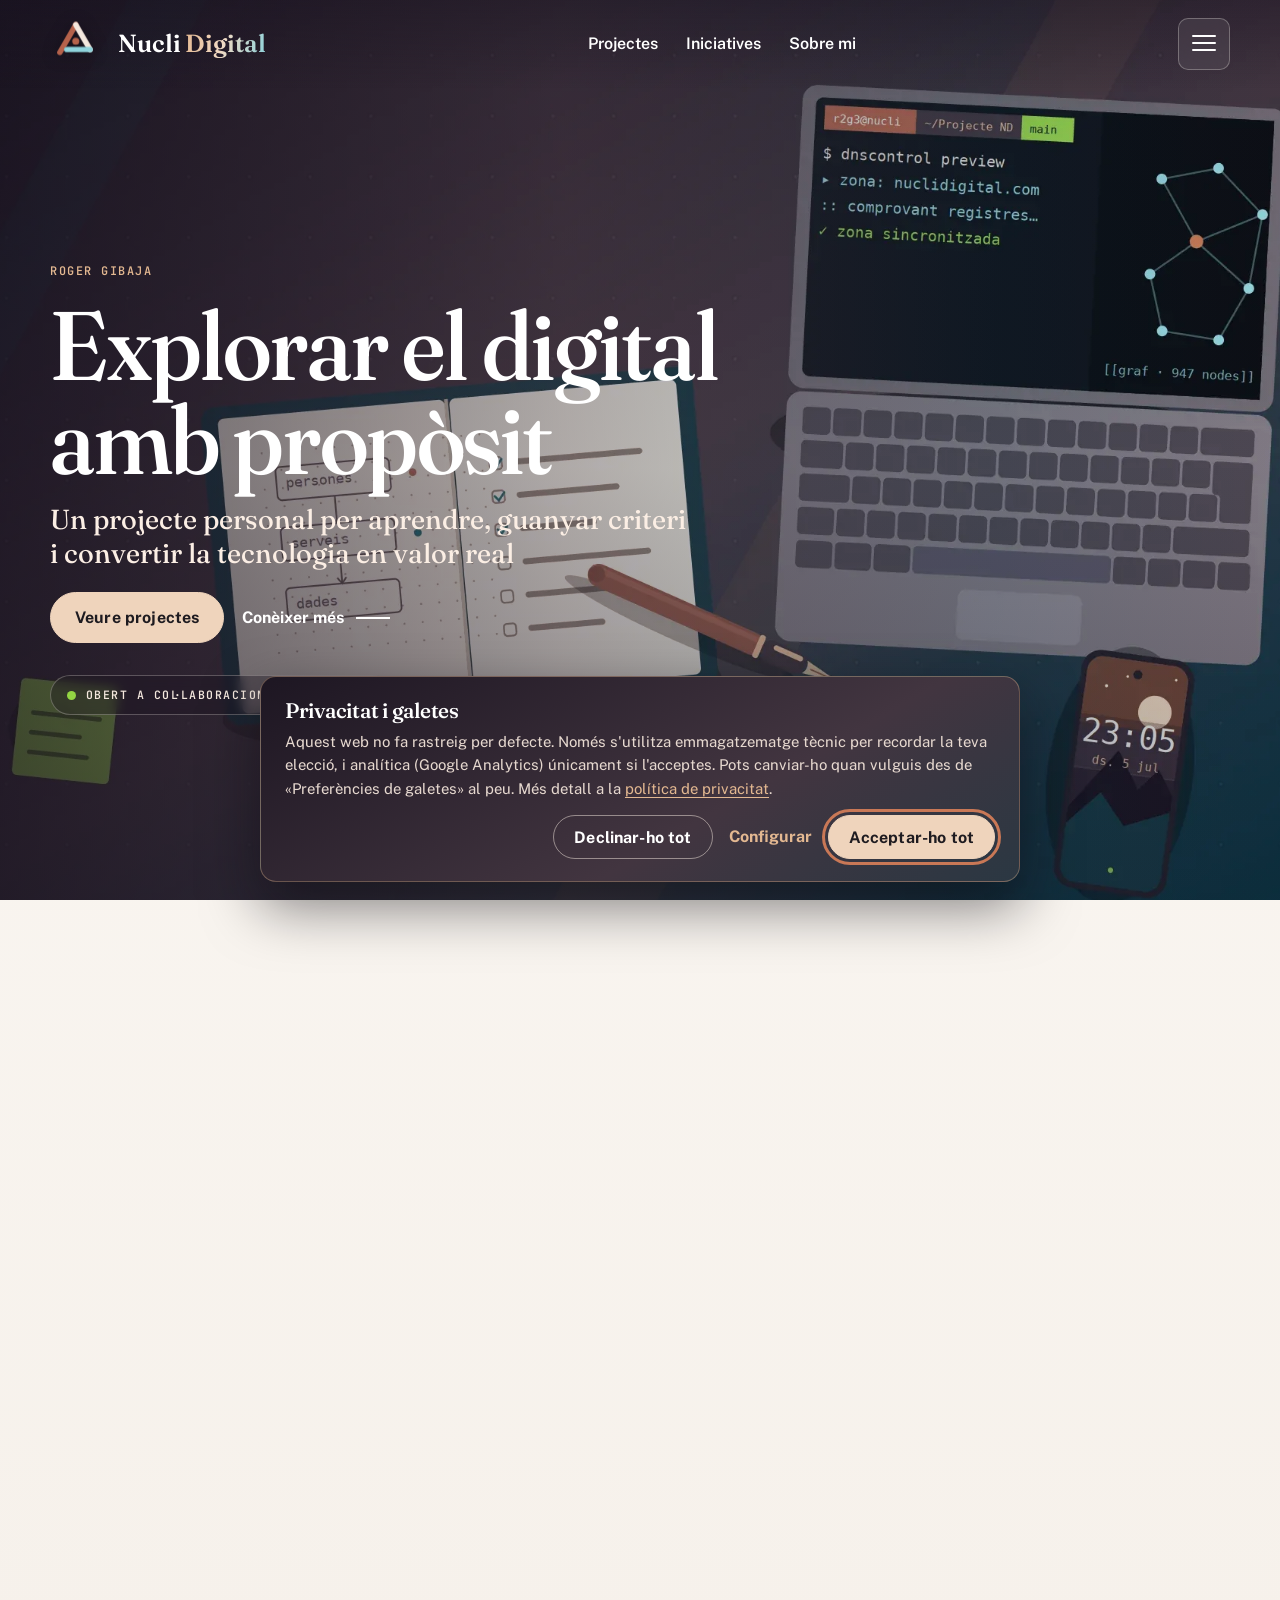
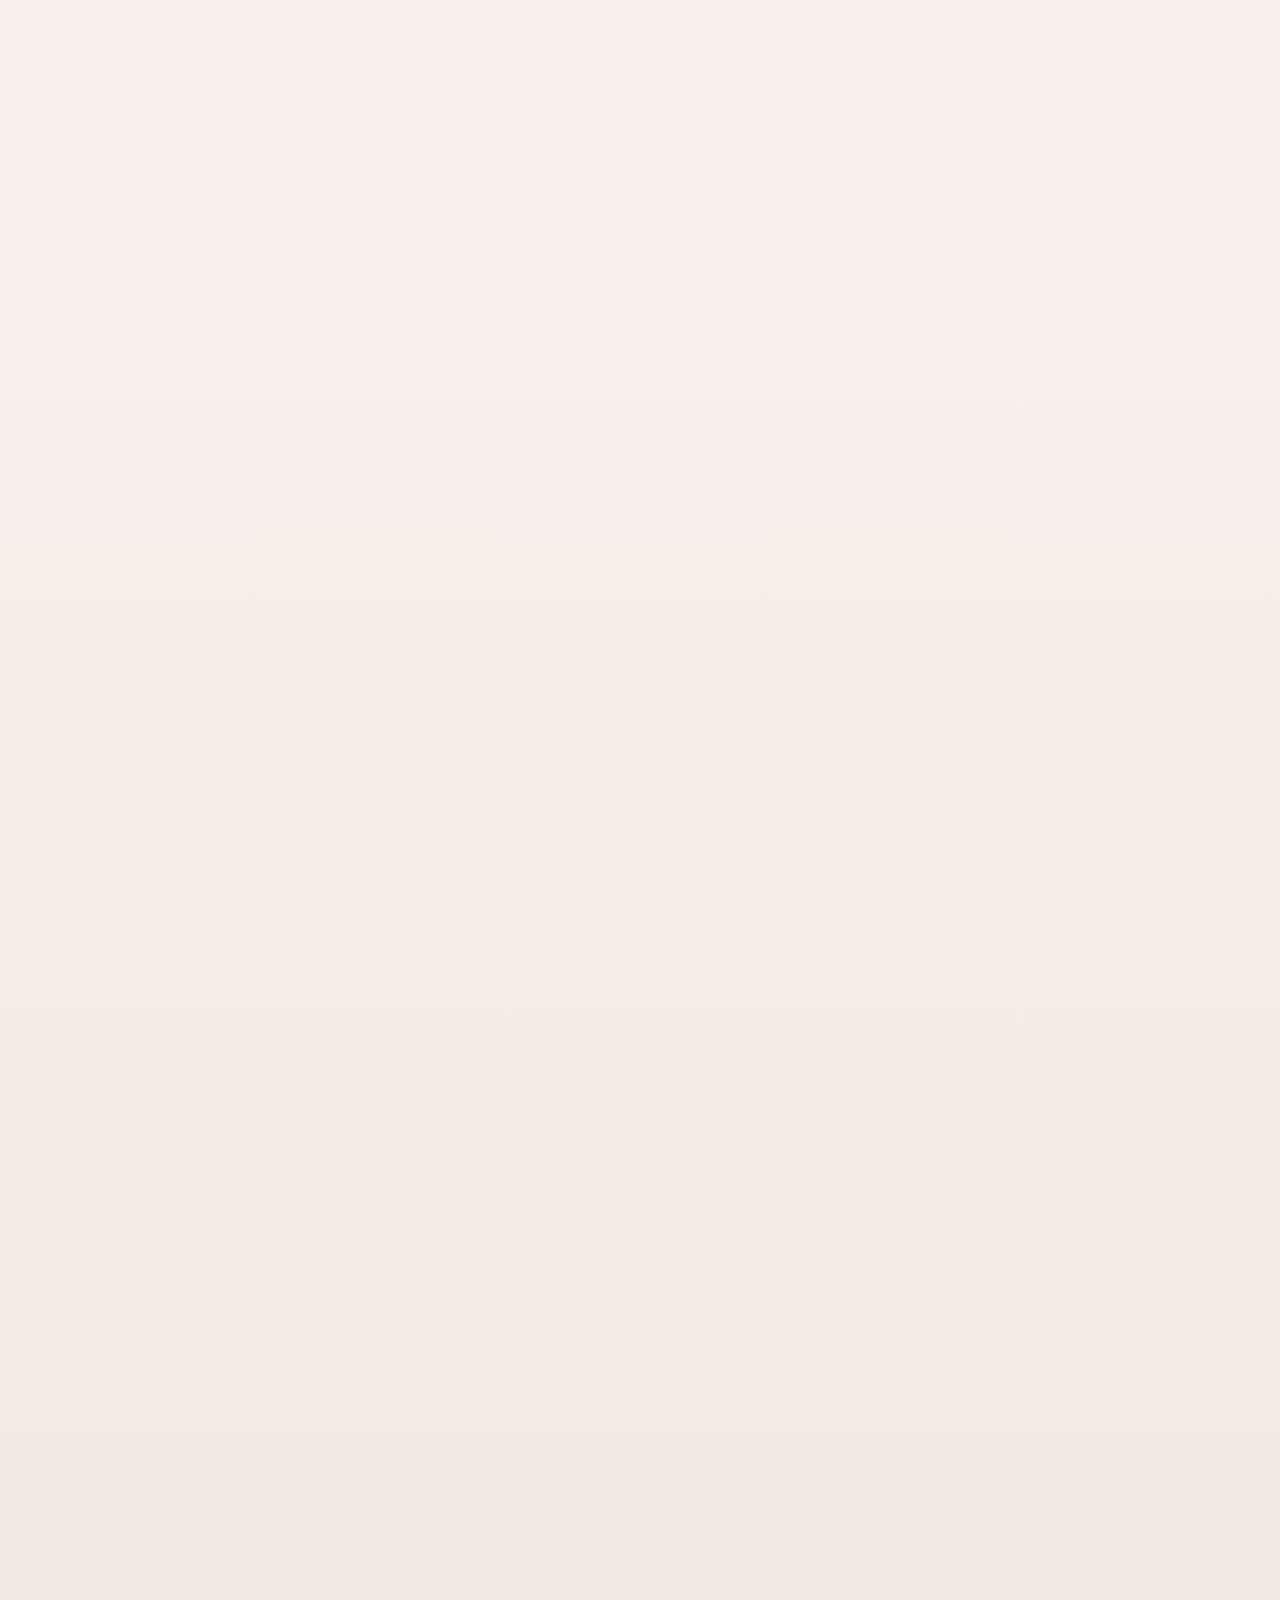
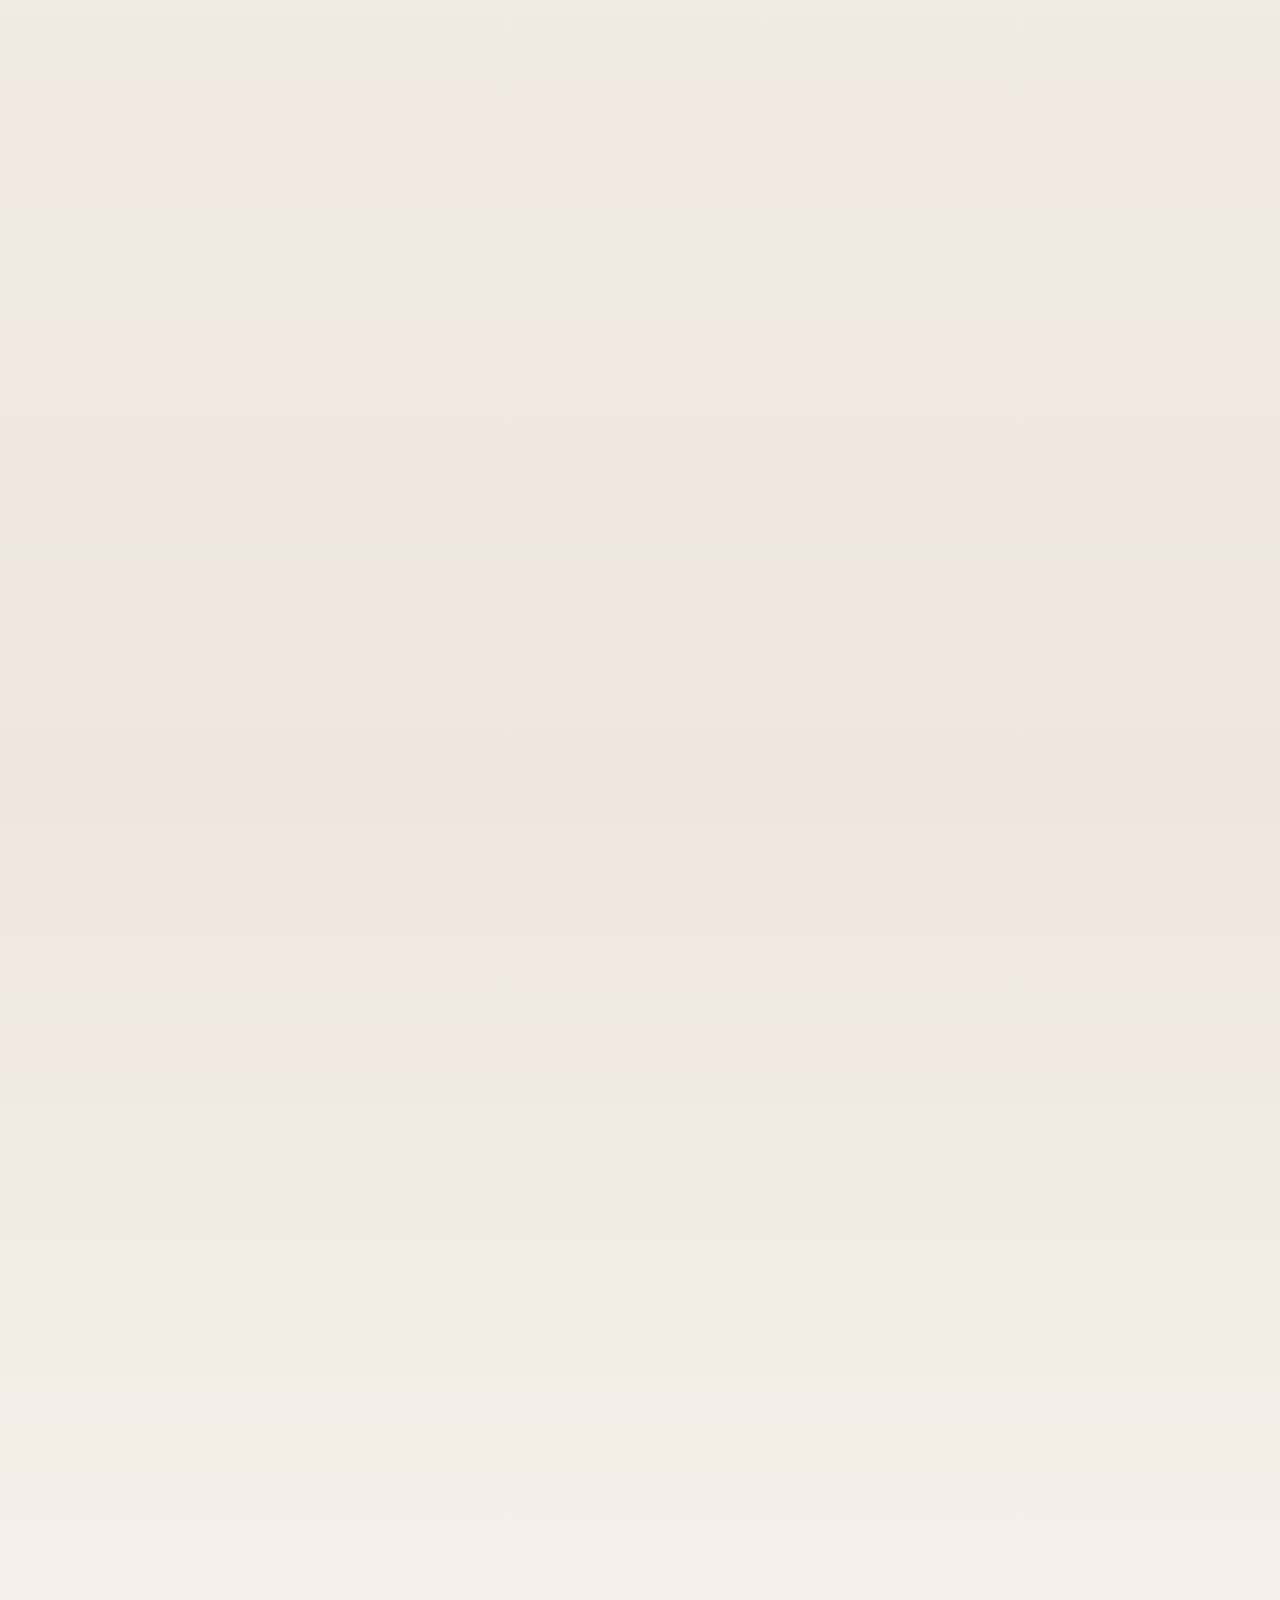
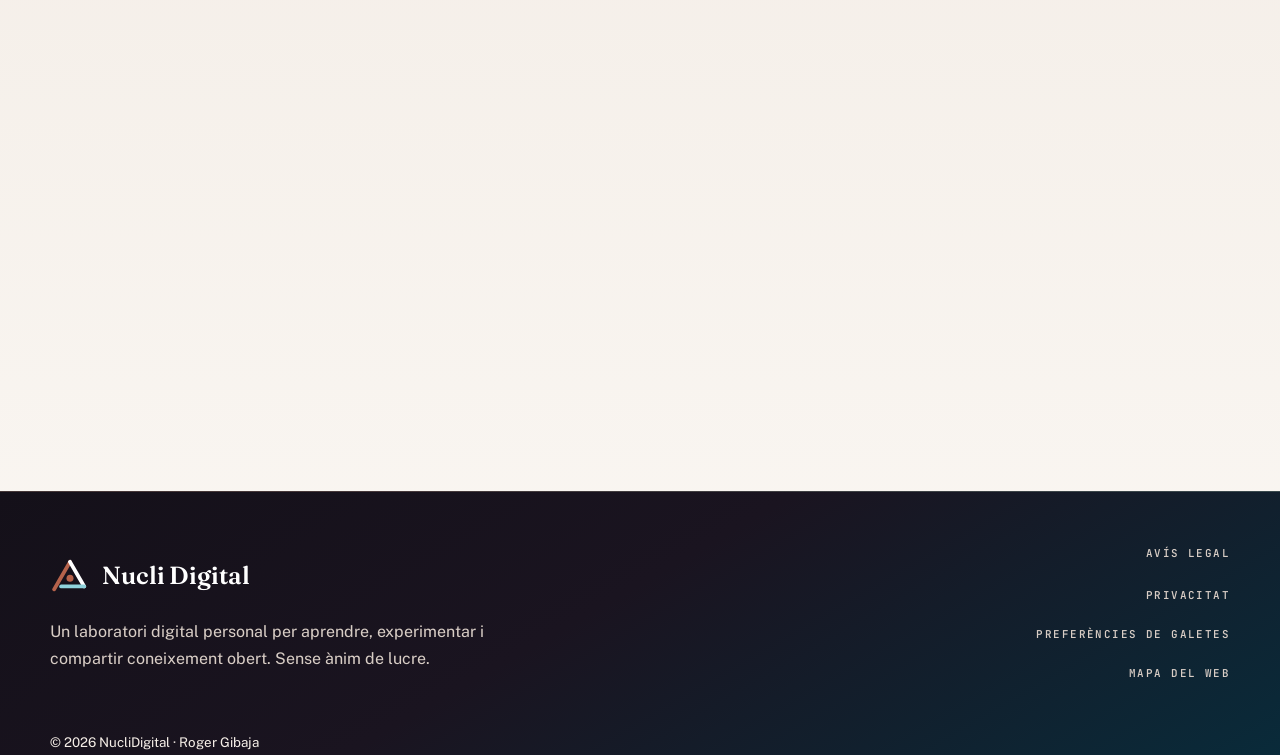
==== index.html @ 3ee9107f "V5.0.0" ====
<!DOCTYPE html>
<html lang="ca" itemscope itemtype="https://schema.org/ProfilePage">

<head>
    <meta charset="UTF-8">
    <meta name="viewport" content="width=device-width, initial-scale=1.0">
    <meta http-equiv="Content-Security-Policy"
        content="default-src 'self'; script-src 'self' https://www.googletagmanager.com; style-src 'self'; img-src 'self' data: https://*.google-analytics.com https://*.googletagmanager.com; connect-src 'self' https://*.google-analytics.com https://*.analytics.google.com https://*.googletagmanager.com; font-src 'self'; object-src 'none'; frame-src 'none'; media-src 'self'; manifest-src 'self'; worker-src 'self'; base-uri 'self'; form-action 'self'; frame-ancestors 'none'; upgrade-insecure-requests">
    <meta name="referrer" content="strict-origin-when-cross-origin">
    <meta http-equiv="X-Content-Type-Options" content="nosniff">
    <meta http-equiv="Permissions-Policy" content="geolocation=(), microphone=(), camera=(), payment=(), usb=(), interest-cohort=()">
    <title>Roger Gibaja · NucliDigital — Laboratori digital personal</title>
    <meta name="description"
        content="Projecte personal d’exploració tecnològica de Roger Gibaja: un laboratori per aprendre, guanyar criteri i convertir el món digital en valor real. Coneixement obert, sense ànim de lucre.">
    <meta name="author" content="Roger Gibaja">
    <meta name="keywords" content="exploració tecnològica, aprenentatge, coneixement obert, jardí digital, Obsidian, Quartz, infraestructura, laboratori digital, Roger Gibaja, NucliDigital">
    <meta name="robots" content="index, follow">
    <meta name="theme-color" content="#423540">
    <meta name="color-scheme" content="light">
    <link rel="canonical" href="https://nuclidigital.com/V5/">

    <!-- Open Graph -->
    <meta property="og:type" content="profile">
    <meta property="og:title" content="Roger Gibaja · NucliDigital — Laboratori digital personal">
    <meta property="og:description"
        content="Un laboratori digital personal per aprendre, experimentar i compartir coneixement obert. Projectes i iniciatives sense ànim de lucre.">
    <meta property="og:image" content="https://nuclidigital.com/V5/hero-illustration.webp">
    <meta property="og:image:width" content="1920">
    <meta property="og:image:height" content="1200">
    <meta property="og:image:alt" content="NucliDigital — laboratori digital personal">
    <meta property="og:site_name" content="NucliDigital">
    <meta property="og:url" content="https://nuclidigital.com/V5/">
    <meta property="og:locale" content="ca_ES">
    <meta property="profile:first_name" content="Roger">
    <meta property="profile:last_name" content="Gibaja">

    <!-- Twitter Card -->
    <meta name="twitter:card" content="summary_large_image">
    <meta name="twitter:title" content="Roger Gibaja · NucliDigital — Laboratori digital personal">
    <meta name="twitter:description" content="Laboratori digital personal per aprendre, experimentar i compartir coneixement obert.">
    <meta name="twitter:image" content="https://nuclidigital.com/V5/hero-illustration.webp">
    <link rel="icon" href="favicon.ico" sizes="32x32">
    <link rel="icon" href="logo-nd-minimal.svg" type="image/svg+xml">
    <link rel="apple-touch-icon" href="apple-touch-icon.png">
    <link rel="manifest" href="manifest.json">
    <link rel="preload" href="fonts/fraunces-var.woff2?v=3d7531c2" as="font" type="font/woff2" crossorigin>
    <link rel="preload" href="fonts/public-sans-var.woff2?v=f8b0b0b8" as="font" type="font/woff2" crossorigin>
    <link rel="preload" href="hero-illustration.webp" as="image" type="image/webp">
    <link rel="stylesheet" href="styles.css?v=4eee10fc">
    <link rel="stylesheet" href="brand-motion.css?v=3ace4e81">
    <script defer src="app.js?v=755aa665"></script>

    <!-- Structured Data - JSON-LD -->
        <script type="application/ld+json">
    {
      "@context": "https://schema.org",
      "@graph": [
        {
          "@type": "WebSite",
          "@id": "https://nuclidigital.com/#website",
          "url": "https://nuclidigital.com/",
          "name": "NucliDigital",
          "description": "Laboratori digital personal de Roger Gibaja: aprendre, experimentar i compartir coneixement obert.",
          "inLanguage": "ca",
          "publisher": { "@id": "https://nuclidigital.com/#person" }
        },
        {
          "@type": "ProfilePage",
          "@id": "https://nuclidigital.com/V5/#webpage",
          "url": "https://nuclidigital.com/V5/",
          "name": "Roger Gibaja \u00b7 NucliDigital \u2014 Laboratori digital personal",
          "isPartOf": { "@id": "https://nuclidigital.com/#website" },
          "about": { "@id": "https://nuclidigital.com/#person" },
          "inLanguage": "ca",
          "primaryImageOfPage": "https://nuclidigital.com/V5/hero-illustration.webp"
        },
        {
          "@type": "BreadcrumbList",
          "@id": "https://nuclidigital.com/V5/#breadcrumb",
          "itemListElement": [
            { "@type": "ListItem", "position": 1, "name": "Inici", "item": "https://nuclidigital.com/V5/" },
            { "@type": "ListItem", "position": 2, "name": "Projectes", "item": "https://nuclidigital.com/V5/#projectes" },
            { "@type": "ListItem", "position": 3, "name": "Iniciatives", "item": "https://nuclidigital.com/V5/#iniciatives" },
            { "@type": "ListItem", "position": 4, "name": "Sobre mi", "item": "https://nuclidigital.com/V5/#sobre-mi" }
          ]
        },
        {
          "@type": "Person",
          "@id": "https://nuclidigital.com/#person",
          "name": "Roger Gibaja",
          "givenName": "Roger",
          "familyName": "Gibaja",
          "description": "Explorador tecnol\u00f2gic \u00b7 aprenentatge, criteri i coneixement obert",
          "disambiguatingDescription": "Projecte personal d\u2019exploraci\u00f3 tecnol\u00f2gica, sense \u00e0nim de lucre.",
          "url": "https://nuclidigital.com/V5/",
          "image": "https://nuclidigital.com/V5/hero-illustration.webp",
          "email": "hola@nuclidigital.com",
          "address": {
            "@type": "PostalAddress",
            "addressLocality": "Barcelona",
            "addressRegion": "Catalunya",
            "addressCountry": "ES"
          },
          "sameAs": [
            "https://www.linkedin.com/in/rogergibaja/",
            "https://github.com/nuclidigital",
            "https://garden.nuclidigital.com"
          ],
          "knowsAbout": [
            "Exploraci\u00f3 tecnol\u00f2gica",
            "Aprenentatge continu",
            "Coneixement obert",
            "Infraestructura digital",
            "Documentaci\u00f3 de sistemes",
            "Jard\u00ed digital (Obsidian, Quartz)"
          ]
        },
        {
          "@type": "CreativeWork",
          "@id": "https://nuclidigital.com/V5/#governantia",
          "name": "Governantia",
          "url": "https://garden.nuclidigital.com/10_Projectes/GRC_Governantia/",
          "creator": { "@id": "https://nuclidigital.com/#person" },
          "inLanguage": "ca",
          "description": "Exploraci\u00f3 sobre governan\u00e7a TIC i sobirania digital."
        },
        {
          "@type": "CreativeWork",
          "@id": "https://nuclidigital.com/V5/#garden",
          "name": "Garden Digital",
          "url": "https://garden.nuclidigital.com",
          "creator": { "@id": "https://nuclidigital.com/#person" },
          "inLanguage": "ca",
          "description": "Documentaci\u00f3 viva construïda amb Obsidian i Quartz."
        }
      ]
    }
    </script>
</head>

<body>
    <a class="skip-link" href="#contingut">Ves al contingut principal</a>
    <noscript>
        <div class="noscript-note">Aquest lloc funciona sense JavaScript: pots llegir tot el contingut amb normalitat. Amb JavaScript activat s'afegeixen el menú lateral, les animacions i el gestor de galetes.</div>
    </noscript>
    <div class="scroll-progress" aria-hidden="true"></div>
    <div class="header-sentinel" aria-hidden="true"></div>

    <header class="site-header">
        <div class="header-inner">
            <a class="brand" href="#inici" aria-label="Roger Gibaja - NucliDigital, inici">
                <svg class="brand-icon nd-anim nd-anim--dark is-playing" viewBox="0 0 120 120" width="56" height="56" fill="none" aria-hidden="true" focusable="false">
                    <path class="nd-slash" d="M21 78 55.2 18.6" pathLength="1"/>
                    <path class="nd-diag" d="M55.2 18.6 85.8 71.7" pathLength="1"/>
                    <path class="nd-base" d="M85.8 71.7H36.1" pathLength="1"/>
                    <circle class="nd-pulse" cx="55.2" cy="54.06" r="7.56"/>
                    <circle class="nd-pulse nd-pulse--2" cx="55.2" cy="54.06" r="7.56"/>
                    <circle class="nd-nucli" cx="55.2" cy="54.06" r="7.56"/>
                </svg>
                <span class="brand-wordmark" aria-hidden="true">
                    <span>Nucli</span>
                    <span>Digital</span>
                </span>
            </a>

            <nav class="desktop-nav" aria-label="Navegació principal">
                <a href="#projectes">Projectes</a>
                <a href="#iniciatives">Iniciatives</a>
                <a href="#sobre-mi">Sobre mi</a>
            </nav>

            <button class="menu-toggle" id="menu-toggle" type="button" aria-expanded="false"
                aria-controls="mobile-menu" aria-label="Obrir menú">
                <span class="hamburger-icon" aria-hidden="true">
                    <span></span>
                    <span></span>
                    <span></span>
                </span>
                <svg class="toggle-tri" viewBox="0 0 24 24" fill="none" aria-hidden="true" focusable="false">
                    <path d="M12 5 20 19H4Z" stroke="currentColor" stroke-width="2.4" stroke-linejoin="round"/>
                    <circle cx="12" cy="14.4" r="1.7" fill="#e3b891"/>
                </svg>
            </button>
        </div>
    </header>

    <nav class="global-menu" id="mobile-menu" aria-label="Menú global" hidden>
        <button class="global-menu-close" id="menu-close" type="button" aria-label="Tancar menú">
            <svg viewBox="0 0 24 24" fill="none" aria-hidden="true" focusable="false">
                <path d="M12 5 20 19H4Z" stroke="currentColor" stroke-width="2.4" stroke-linejoin="round"/>
                <circle cx="12" cy="14.4" r="1.7" fill="#e3b891"/>
            </svg>
        </button>
        <div class="global-menu-inner">
            <div class="menu-profile">
                <div class="menu-glyph" aria-hidden="true">
                    <svg viewBox="0 0 120 120" width="72" height="72" fill="none">
                        <path d="M32 96 74 24" stroke="#c9764f" stroke-width="13" stroke-linecap="round"/>
                        <circle cx="88" cy="86" r="9" fill="#8fd3dc"/>
                        <circle cx="88" cy="86" r="15" fill="none" stroke="#93d543" stroke-width="2.4"/>
                    </svg>
                </div>
                <p class="menu-slogan">Accessos ràpids</p>
            </div>

            <div class="menu-sep" aria-hidden="true"><svg viewBox="0 0 48 24" fill="none"><path d="M28 4 20 20" stroke="#c9764f" stroke-width="3.4" stroke-linecap="round"/><circle cx="31" cy="17" r="2.6" fill="#8fd3dc"/></svg></div>

            <nav class="menu-quick" aria-label="Accessos ràpids">
                <a class="quick-item" href="#inici">
                    <svg viewBox="0 0 24 24" fill="none" aria-hidden="true"><path d="M12 5 20 19H4Z" stroke="currentColor" stroke-width="2" stroke-linejoin="round"/><circle cx="12" cy="14.4" r="1.7" fill="#e3b891"/></svg>
                    <span>Inici</span>
                </a>
                <a class="quick-item" href="#projectes">
                    <svg viewBox="0 0 24 24" fill="none" aria-hidden="true"><rect x="4" y="4" width="7" height="7" rx="2" stroke="currentColor" stroke-width="2"/><rect x="13" y="4" width="7" height="7" rx="2" stroke="currentColor" stroke-width="2"/><rect x="4" y="13" width="7" height="7" rx="2" stroke="currentColor" stroke-width="2"/><rect x="13" y="13" width="7" height="7" rx="2" stroke="#e3b891" stroke-width="2"/></svg>
                    <span>Projectes</span>
                </a>
                <a class="quick-item" href="#iniciatives">
                    <svg viewBox="0 0 24 24" fill="none" aria-hidden="true"><path d="M19.5 12a7.5 7.5 0 1 1-2.2-5.3" stroke="currentColor" stroke-width="2" stroke-linecap="round"/><path d="M17.3 6.7V3.6M17.3 6.7h3.6" stroke="#e3b891" stroke-width="2" stroke-linecap="round"/></svg>
                    <span>Iniciatives</span>
                </a>
                <a class="quick-item" href="#sobre-mi">
                    <svg viewBox="0 0 24 24" fill="none" aria-hidden="true"><circle cx="12" cy="8.5" r="3.5" stroke="currentColor" stroke-width="2"/><path d="M5 19.5c1.6-3.4 4-5 7-5s5.4 1.6 7 5" stroke="currentColor" stroke-width="2" stroke-linecap="round"/><circle cx="17.5" cy="6" r="1.7" fill="#e3b891"/></svg>
                    <span>Sobre mi</span>
                </a>
                <a class="quick-item" href="https://garden.nuclidigital.com" target="_blank" rel="noopener">
                    <svg viewBox="0 0 24 24" fill="none" aria-hidden="true"><path d="M12 20V9" stroke="currentColor" stroke-width="2" stroke-linecap="round"/><path d="M12 12C12 8 9 6 5 6c0 4 3 6 7 6ZM12 9c0-3.5 2.6-5 6-5 0 3.5-2.6 5-6 5Z" stroke="currentColor" stroke-width="2" stroke-linejoin="round"/><circle cx="12" cy="20" r="1.7" fill="#e3b891"/></svg>
                    <span>Garden</span>
                </a>
                <a class="quick-item" href="https://glpi11.labs.nuclidigital.com" target="_blank" rel="noopener">
                    <svg viewBox="0 0 24 24" fill="none" aria-hidden="true"><path d="M10 3h4M11 3v5.5L5.5 18a2.4 2.4 0 0 0 2.1 3.5h8.8a2.4 2.4 0 0 0 2.1-3.5L13 8.5V3" stroke="currentColor" stroke-width="2" stroke-linecap="round" stroke-linejoin="round"/><circle cx="10.5" cy="16.5" r="1.7" fill="#e3b891"/></svg>
                    <span>Labs</span>
                </a>
            </nav>

            <div class="menu-sep" aria-hidden="true"><svg viewBox="0 0 48 24" fill="none"><path d="M28 4 20 20" stroke="#c9764f" stroke-width="3.4" stroke-linecap="round"/><circle cx="31" cy="17" r="2.6" fill="#8fd3dc"/></svg></div>

            <div class="menu-social" aria-label="Xarxes i contacte">
                <a class="social-btn" href="https://www.linkedin.com/in/rogergibaja/" target="_blank" rel="me noopener noreferrer" aria-label="LinkedIn" title="LinkedIn">
                    <svg viewBox="0 0 24 24" fill="none" aria-hidden="true"><rect x="4" y="8" width="16" height="11" rx="2.5" stroke="currentColor" stroke-width="2"/><path d="M9 8V6.5A1.5 1.5 0 0 1 10.5 5h3A1.5 1.5 0 0 1 15 6.5V8" stroke="currentColor" stroke-width="2"/><circle cx="12" cy="13.5" r="1.7" fill="#e3b891"/></svg>
                </a>
                <a class="social-btn" href="https://github.com/nuclidigital" target="_blank" rel="me noopener noreferrer" aria-label="GitHub" title="GitHub">
                    <svg viewBox="0 0 24 24" fill="none" aria-hidden="true"><circle cx="7" cy="6" r="2.5" stroke="currentColor" stroke-width="2"/><circle cx="7" cy="18" r="2.5" stroke="currentColor" stroke-width="2"/><circle cx="17" cy="8" r="2.5" stroke="#e3b891" stroke-width="2"/><path d="M7 8.5v7M17 10.5c0 4-4 3.5-7 5" stroke="currentColor" stroke-width="2" stroke-linecap="round"/></svg>
                </a>
                <a class="social-btn" href="https://www.instagram.com/notesftf" target="_blank" rel="me noopener noreferrer" aria-label="Instagram" title="Instagram">
                    <svg viewBox="0 0 24 24" fill="none" aria-hidden="true"><rect x="4" y="4" width="16" height="16" rx="4.5" stroke="currentColor" stroke-width="2"/><circle cx="12" cy="12" r="3.6" stroke="currentColor" stroke-width="2"/><circle cx="16.6" cy="7.4" r="1.4" fill="#e3b891"/></svg>
                </a>
                <a class="social-btn" href="mailto:hola@nuclidigital.com" aria-label="Correu electrònic" title="Email">
                    <svg viewBox="0 0 24 24" fill="none" aria-hidden="true"><rect x="3.5" y="5.5" width="17" height="13" rx="2.5" stroke="currentColor" stroke-width="2"/><path d="m5 8 7 5 7-5" stroke="currentColor" stroke-width="2" stroke-linecap="round" stroke-linejoin="round"/><circle cx="12" cy="13" r="0" fill="#e3b891"/></svg>
                </a>
            </div>

            <div class="menu-sep" aria-hidden="true"><svg viewBox="0 0 48 24" fill="none"><path d="M28 4 20 20" stroke="#c9764f" stroke-width="3.4" stroke-linecap="round"/><circle cx="31" cy="17" r="2.6" fill="#8fd3dc"/></svg></div>

            <button class="menu-back" type="button" data-bz-open>
                <svg viewBox="0 0 24 24" fill="none" aria-hidden="true"><rect x="5" y="10.5" width="14" height="9.5" rx="2.5" stroke="currentColor" stroke-width="2"/><path d="M8.5 10.5V8a3.5 3.5 0 0 1 7 0v2.5" stroke="currentColor" stroke-width="2"/><circle cx="12" cy="15.3" r="1.7" fill="#e3b891"/></svg>
                <span>Backzone</span>
            </button>
        </div>
    </nav>

    <main id="contingut" itemprop="mainEntity" itemscope itemtype="https://schema.org/Person">
        <meta itemprop="name" content="Roger Gibaja">
        <meta itemprop="description" content="Explorador tecnològic · aprenentatge, criteri i coneixement obert">

        <section class="hero" id="inici" aria-labelledby="hero-title">
            <img class="hero-image" src="hero-illustration.webp" alt="" width="1920" height="1200"
                fetchpriority="high" aria-hidden="true" loading="eager">
            <div class="hero-inner">
                <div class="hero-copy">
                    <p class="eyebrow" id="hero-eyebrow">Roger Gibaja</p>
                    <h1 id="hero-title">Explorar el digital<br>amb propòsit</h1>
                    <p class="hero-role" id="hero-role">Un projecte personal per aprendre, guanyar criteri i convertir la tecnologia en valor real</p>
                    <div class="hero-actions" aria-label="Accessos principals">
                        <a class="button button-primary" id="hero-primary" href="#projectes">Veure projectes</a>
                        <a class="text-action" href="#sobre-mi">Conèixer més</a>
                    </div>
                    <a class="hero-status" href="#sobre-mi">
                        <span class="status-dot" aria-hidden="true"></span>
                        Obert a col·laboracions open source
                    </a>
                </div>
            </div>
            <a class="hero-scroll" href="#presentacio" aria-label="Desplaça't a la presentació">
                <span aria-hidden="true"></span>
            </a>
        </section>

        <section class="section quick-intro" id="presentacio" aria-labelledby="presentacio-title">
            <div class="container quick-layout">
                <div class="section-heading">
                    <p class="section-number">01 / Presentació</p>
                    <h2 id="presentacio-title">Un laboratori digital propi</h2>
                </div>
                <div class="quick-copy">
                    <p class="statement">
                        Aquí construeixo, trenco i torno a muntar: infraestructura, software i serveis digitals esdevenen un banc de proves per pensar amb les mans i afinar el criteri.
                    </p>
                    <p>
                        A partir d’infraestructura, software i serveis digitals, construeixo un ecosistema propi per experimentar, connectar coneixement i moure’m pel món digital amb intenció, utilitat i sentit.
                    </p>
                </div>
            </div>
            <div class="container capability-strip" aria-label="Capacitats destacades">
                <article>
                    <img class="cap-illus" src="cap-infraestructura.webp" width="640" height="300" alt="" loading="lazy" decoding="async">
                    <span>Base operativa</span>
                    <h3>INFRAESTRUCTURA</h3>
                    <p>La capa tècnica que dona estabilitat, continuïtat i confiança a l’ecosistema digital.</p>
                </article>
                <article>
                    <img class="cap-illus" src="cap-software.webp" width="640" height="300" alt="" loading="lazy" decoding="async">
                    <span>Peces amb criteri</span>
                    <h3>SOFTWARE</h3>
                    <p>Tecnologia seleccionada amb intenció per configurar, automatitzar i donar forma a noves possibilitats.</p>
                </article>
                <article>
                    <img class="cap-illus" src="cap-serveis.webp" width="640" height="300" alt="" loading="lazy" decoding="async">
                    <span>Fluxos de valor</span>
                    <h3>SERVEIS DIGITALS</h3>
                    <p>Dades, informació i serveis que connecten experiència, aprenentatge i utilitat compartida.</p>
                </article>
            </div>
        </section>

        <section class="section project-showcase" id="projectes" aria-labelledby="projectes-title">
            <div class="container showcase-head">
                <div class="section-heading">
                    <p class="section-number">02 / Projectes</p>
                    <h2 id="projectes-title">Portfolio de sistemes governables</h2>
                </div>
                <p class="section-intro">
                    Projectes professionals que combinen governança TIC, infraestructura documentada i sobirania digital.
                </p>
            </div>

            <div class="container projects-grid" aria-label="Projectes destacats">
                <article class="project-card featured">
                    <div class="project-visual">
                        <img src="project-governantia.webp" alt="" width="1200" height="900" loading="lazy" decoding="async">
                        <span class="project-status">En desenvolupament</span>
                    </div>
                    <div class="project-meta">
                        <span class="project-category">GRC · Governança</span>
                        <h3>Governantia</h3>
                        <p>Sistema d'anàlisi de sobirania digital en administracions públiques. Traçabilitat de dependències, riscos i decisions.</p>
                        <div class="project-tags">
                            <span>Python</span>
                            <span>FastAPI</span>
                            <span>Compliance</span>
                            <span>Risk Assessment</span>
                        </div>
                        <a class="project-link" href="https://governantia.nuclidigital.com" target="_blank" rel="noopener">
                            <span>Explorar projecte</span>
                        </a>
                    </div>
                </article>

                <article class="project-card">
                    <div class="project-visual">
                        <img src="project-nuclidigital.webp" alt="" width="1200" height="900" loading="lazy" decoding="async">
                        <span class="project-status">Operatiu</span>
                    </div>
                    <div class="project-meta">
                        <span class="project-category">SRE · Infraestructura</span>
                        <h3>NucliDigital</h3>
                        <p>Infraestructura operativa que converteix decisions tècniques en coneixement institucional documentat i reutilitzable.</p>
                        <div class="project-tags">
                            <span>Docker</span>
                            <span>Linux</span>
                            <span>IaC</span>
                            <span>Monitoring</span>
                        </div>
                        <a class="project-link" href="https://garden.nuclidigital.com" target="_blank" rel="noopener">
                            <span>Veure infraestructura</span>
                        </a>
                    </div>
                </article>

                <article class="project-card">
                    <div class="project-visual">
                        <img src="project-garden.webp" alt="" width="1200" height="900" loading="lazy" decoding="async">
                        <span class="project-status">Actiu</span>
                    </div>
                    <div class="project-meta">
                        <span class="project-category">Knowledge · Documentació</span>
                        <h3>Garden Digital</h3>
                        <p>Sistema de documentació viva amb Quartz. Publicació estructurada de decisions, projectes i coneixement tècnic.</p>
                        <div class="project-tags">
                            <span>Quartz</span>
                            <span>Obsidian</span>
                            <span>Markdown</span>
                            <span>SSG</span>
                        </div>
                        <a class="project-link" href="https://garden.nuclidigital.com" target="_blank" rel="noopener">
                            <span>Accedir al Garden</span>
                        </a>
                    </div>
                </article>

                <article class="project-card">
                    <div class="project-visual">
                        <img src="project-quant.webp" alt="" width="1200" height="900" loading="lazy" decoding="async">
                        <span class="project-status">Exploració</span>
                    </div>
                    <div class="project-meta">
                        <span class="project-category">Anàlisi</span>
                        <h3>Quant</h3>
                        <p>Anàlisi quantitativa amb eines de codi obert: sèries temporals, backtesting i visualització reproduïble.</p>
                        <div class="project-tags">
                            <span>Python</span>
                            <span>pandas</span>
                            <span>Jupyter</span>
                        </div>
                        <a class="project-link" href="https://github.com/nuclidigital" target="_blank" rel="noopener noreferrer"><span>Explorar projecte</span></a>
                    </div>
                </article>
            </div>
        </section>

        <section class="section initiatives" id="iniciatives" aria-labelledby="iniciatives-title">
            <div class="container">
                <div class="section-heading">
                    <p class="section-number">03 / Iniciatives</p>
                    <h2 id="iniciatives-title">Iniciatives que mantenen el sistema viu</h2>
                    <p class="section-intro">
                        Espais de treball continu que alimenten el garden: creació de contingut digital en àudio i validació de plataformes abans de comprometre producció.
                    </p>
                </div>
                <div class="initiative-grid">
                    <article class="initiative-card">
                        <div class="initiative-visual">
                            <img src="initiative-audiorelats.webp" alt="" width="1200" height="675" loading="lazy" decoding="async">
                        </div>
                        <div class="initiative-meta">
                            <span class="initiative-tag">Iniciativa · Creació digital</span>
                            <h3>Audiorelats</h3>
                            <p>Relats i peces sonores per explorar la creació de contingut en format digital: guió, veu, edició i publicació.</p>
                            <div class="initiative-foot">
                                <span class="initiative-status initiative-status--onair"><svg class="onair-icon" viewBox="0 0 24 24" fill="none" aria-hidden="true"><rect x="9" y="2.5" width="6" height="11" rx="3" stroke="currentColor" stroke-width="1.8"/><path d="M6 11a6 6 0 0 0 12 0" stroke="currentColor" stroke-width="1.8" stroke-linecap="round"/><path d="M12 17v3.5M8.5 20.5h7" stroke="currentColor" stroke-width="1.8" stroke-linecap="round"/><circle cx="12" cy="6" r="1.3" fill="#93d543"/></svg>ON AIR</span>
                                <!-- Ajusta els usuaris de les plataformes quan estiguin publicats -->
                                <div class="initiative-social" aria-label="Plataformes dels audiorelats">
                                    <a class="social-btn social-btn--light" href="https://www.youtube.com/@podsplot" target="_blank" rel="noopener noreferrer" aria-label="Audiorelats a YouTube" title="YouTube">
                                        <svg viewBox="0 0 24 24" fill="none" aria-hidden="true"><rect x="3.5" y="6" width="17" height="12" rx="3.5" stroke="currentColor" stroke-width="2"/><path d="M10.5 9.6v4.8l4.2-2.4Z" fill="#b5624b"/></svg>
                                    </a>
                                    <a class="social-btn social-btn--light" href="https://creators.spotify.com/pod/profile/pod-splot/" target="_blank" rel="noopener noreferrer" aria-label="Audiorelats a Spotify" title="Spotify">
                                        <svg viewBox="0 0 24 24" fill="none" aria-hidden="true"><path d="M4.5 13.5v-1a7.5 7.5 0 0 1 15 0v1" stroke="currentColor" stroke-width="2" stroke-linecap="round"/><rect x="3.5" y="13" width="4.6" height="7" rx="2.3" stroke="currentColor" stroke-width="2"/><rect x="15.9" y="13" width="4.6" height="7" rx="2.3" stroke="currentColor" stroke-width="2"/><circle cx="12" cy="6" r="1.6" fill="#b5624b"/></svg>
                                    </a>
                                    <a class="social-btn social-btn--light" href="https://www.instagram.com/podsplot" target="_blank" rel="noopener noreferrer" aria-label="Audiorelats a Instagram" title="Instagram">
                                        <svg viewBox="0 0 24 24" fill="none" aria-hidden="true"><rect x="4" y="4" width="16" height="16" rx="4.5" stroke="currentColor" stroke-width="2"/><circle cx="12" cy="12" r="3.6" stroke="currentColor" stroke-width="2"/><circle cx="16.6" cy="7.4" r="1.4" fill="#b5624b"/></svg>
                                    </a>
                                </div>
                            </div>
                        </div>
                    </article>
                    <article class="initiative-card">
                        <div class="initiative-visual">
                            <img src="initiative-labs.webp" alt="" width="1200" height="675" loading="lazy" decoding="async">
                        </div>
                        <div class="initiative-meta">
                            <span class="initiative-tag">Iniciativa · Validació</span>
                            <h3>Labs tècnics</h3>
                            <p>Entorns de prova per a plataformes d'ITSM, inventari, identitat i automatització, documentats abans de producció.</p>
                            <div class="initiative-foot">
                                <a class="text-link" href="https://glpi11.labs.nuclidigital.com" target="_blank" rel="noopener">Explorar labs</a>
                                <div class="initiative-social" aria-label="Plataformes dels labs">
                                    <a class="social-btn social-btn--light" href="https://github.com/nuclidigital" target="_blank" rel="noopener noreferrer" aria-label="Contenidors Docker — repositori a GitHub" title="Docker · GitHub">
                                        <svg viewBox="0 0 24 24" fill="none" aria-hidden="true"><path d="M12 3.5 19 7.5v6.8l-7 4.2-7-4.2V7.5Z" stroke="currentColor" stroke-width="2" stroke-linejoin="round"/><path d="M5 7.5l7 4 7-4M12 11.5v7" stroke="currentColor" stroke-width="2" stroke-linecap="round"/><circle cx="12" cy="11.5" r="1.6" fill="#b5624b"/></svg>
                                    </a>
                                    <a class="social-btn social-btn--light" href="https://glpi11.labs.nuclidigital.com" target="_blank" rel="noopener" aria-label="GLPI — inventari i ITSM al lab" title="GLPI">
                                        <svg viewBox="0 0 24 24" fill="none" aria-hidden="true"><rect x="4.5" y="4.5" width="6.4" height="6.4" rx="1.8" stroke="currentColor" stroke-width="2"/><rect x="13.1" y="4.5" width="6.4" height="6.4" rx="1.8" stroke="currentColor" stroke-width="2"/><rect x="4.5" y="13.1" width="6.4" height="6.4" rx="1.8" stroke="currentColor" stroke-width="2"/><rect x="13.1" y="13.1" width="6.4" height="6.4" rx="1.8" stroke="#b5624b" stroke-width="2"/><circle cx="16.3" cy="16.3" r="1.4" fill="#b5624b"/></svg>
                                    </a>
                                </div>
                            </div>
                        </div>
                    </article>
                </div>
            </div>
        </section>

        <section class="section about-section" id="sobre-mi" aria-labelledby="about-title">
            <div class="container about-layout">
                <div class="about-content">
                    <p class="section-number">04 / Sobre mi</p>
                    <h2 id="about-title">Roger Gibaja</h2>
                    <p class="about-role">Curiositat tècnica · Aprenentatge continu · Creativitat aplicada</p>
                    <div class="about-bio">
                        <p>
                            El que em mou és <strong>entendre com funcionen les coses</strong>: obrir la caixa, connectar idees i aprendre construint, allà on la tecnologia es troba amb les persones.
                        </p>
                        <p>
                            Crec en el <strong>coneixement obert</strong> i en fer les coses amb mesura i sentit. Aquest jardí digital és el meu espai d'aprenentatge i creativitat.
                        </p>
                    </div>
                </div>
                <aside class="about-contact" aria-label="Contacte professional">
                    <p class="identity-label">Contacte</p>
                    <h3>Obert a col·laborar</h3>
                    <p>Iniciatives open source, comunitats d'interès i converses sobre tecnologia, aprenentatge i coneixement obert.</p>
                    <a class="contact-email" href="mailto:hola@nuclidigital.com">hola@nuclidigital.com</a>
                    <div class="contact-meta">
                        <span>Barcelona, Catalunya</span>
                    </div>
                </aside>
            </div>
        </section>
    </main>

    <footer class="site-footer" id="footer">
        <div class="footer-inner">
            <div class="footer-brand">
                <a class="footer-logo" href="#inici" aria-label="Roger Gibaja - NucliDigital, inici">
                    <svg class="footer-mark" viewBox="0 0 48 48" width="40" height="40" fill="none" aria-hidden="true" focusable="false">
                        <path d="M24 7 5 40" stroke="#b5624b" stroke-width="4.6" stroke-linecap="round"/>
                        <path d="M24 7 41 36.5" stroke="currentColor" stroke-width="4.6" stroke-linecap="round"/>
                        <path d="M13.4 36.5H41" stroke="#8fd3dc" stroke-width="4.6" stroke-linecap="round"/>
                        <circle cx="24" cy="26.7" r="4.2" fill="#b5624b"/>
                    </svg>
                    <span class="brand-wordmark footer-wordmark" aria-hidden="true">
                        <span>Nucli</span><span>Digital</span>
                    </span>
                </a>
                <p>Un laboratori digital personal per aprendre, experimentar i compartir coneixement obert. Sense ànim de lucre.</p>
            </div>
            <nav class="footer-legal" aria-label="Informació legal">
                <a href="legal.html">Avís legal</a>
                <a href="privacitat.html">Privacitat</a>
                <button type="button" data-consent-open>Preferències de galetes</button>
                <a href="sitemap.html">Mapa del web</a>
            </nav>
        </div>
        <div class="footer-bottom">
            <small>© 2026 NucliDigital  · Roger Gibaja</small>
        </div>
    </footer>

    <!-- Backzone: diàleg modal protegit per contrasenya -->
    <div class="bz-modal" id="bz-modal" role="dialog" aria-modal="true" aria-labelledby="bz-title" hidden>
        <div class="bz-modal-backdrop" data-bz-close></div>
        <div class="bz-modal-card">
            <button class="bz-modal-close" type="button" data-bz-close aria-label="Tancar">
                <svg viewBox="0 0 24 24" fill="none" aria-hidden="true"><path d="M6 6l12 12M18 6 6 18" stroke="currentColor" stroke-width="2.2" stroke-linecap="round"/></svg>
            </button>

            <div class="bz-glyph" aria-hidden="true">
                <svg viewBox="0 0 24 24" fill="none"><rect x="5" y="10.5" width="14" height="9.5" rx="2.5" stroke="currentColor" stroke-width="2"/><path d="M8.5 10.5V8a3.5 3.5 0 0 1 7 0v2.5" stroke="currentColor" stroke-width="2"/><circle cx="12" cy="15.3" r="1.7" fill="#93d543"/></svg>
            </div>

            <!-- Pas 1: porta d'entrada -->
            <div id="bz-gate">
                <p class="bz-eyebrow">Zona privada</p>
                <h2 id="bz-title">Backzone</h2>
                <p class="bz-lead">Introdueix la contrasenya per accedir als taulers interns del laboratori.</p>
                <div class="bz-form">
                    <label class="bz-field">
                        <span>Contrasenya</span>
                        <input type="password" id="bz-pass" autocomplete="off" autocapitalize="off" spellcheck="false" aria-describedby="bz-error">
                    </label>
                    <button type="button" class="button button-primary" id="bz-submit">Entrar</button>
                </div>
                <p id="bz-error" class="bz-error" role="alert" hidden>Contrasenya incorrecta. Torna-ho a provar.</p>
                <p class="bz-hint">Gate lleuger del costat del client per mantenir els enllaços fora de la vista pública. Els taulers reals estan protegits pels seus propis sistemes d'autenticació.</p>
            </div>

            <!-- Pas 2: contingut desbloquejat -->
            <div id="bz-content" hidden>
                <p class="bz-eyebrow">Accés concedit</p>
                <h2>Taulers interns</h2>
                <div class="bz-links">
                    <a class="bz-link" href="http://neo.governantia.nuclidigital.com/" target="_blank" rel="noopener noreferrer">
                        <span class="bz-link-ico" aria-hidden="true"><svg viewBox="0 0 24 24" fill="none"><circle cx="6" cy="7" r="2.4" stroke="currentColor" stroke-width="1.8"/><circle cx="18" cy="6" r="2.4" stroke="currentColor" stroke-width="1.8"/><circle cx="17" cy="17" r="2.4" stroke="currentColor" stroke-width="1.8"/><circle cx="6.5" cy="16.5" r="2.4" stroke="#93d543" stroke-width="1.8"/><path d="M8 8 15.5 6.5M8.2 15.6 15 16.4M7 9v6M16.5 8l.6 6.6M8.5 15.5 15 8" stroke="currentColor" stroke-width="1.5"/></svg></span>
                        <span class="bz-link-txt"><span class="bz-link-name">Neo4j</span><span class="bz-link-desc">Graf de governança</span></span>
                    </a>
                    <a class="bz-link" href="http://keycloak.labs.nuclidigital.com/" target="_blank" rel="noopener noreferrer">
                        <span class="bz-link-ico" aria-hidden="true"><svg viewBox="0 0 24 24" fill="none"><circle cx="9" cy="9.5" r="3.8" stroke="currentColor" stroke-width="1.8"/><path d="M11.8 12.3 19 19.5M15.9 16.4l2.1-2.1M17.7 18.2l1.9-1.9" stroke="currentColor" stroke-width="1.8" stroke-linecap="round"/><circle cx="9" cy="9.5" r="1.5" fill="#93d543"/></svg></span>
                        <span class="bz-link-txt"><span class="bz-link-name">Keycloak</span><span class="bz-link-desc">Identitat i accés</span></span>
                    </a>
                    <a class="bz-link" href="http://dash.nuclidigital.com/" target="_blank" rel="noopener noreferrer">
                        <span class="bz-link-ico" aria-hidden="true"><svg viewBox="0 0 24 24" fill="none"><rect x="4" y="4" width="16" height="16" rx="2.5" stroke="currentColor" stroke-width="1.8"/><path d="M8 15v-3M12 15V9M16 15v-5" stroke="currentColor" stroke-width="2" stroke-linecap="round"/><circle cx="12" cy="6.5" r="0" fill="#93d543"/></svg></span>
                        <span class="bz-link-txt"><span class="bz-link-name">Metabase</span><span class="bz-link-desc">Analítica i taulers</span></span>
                    </a>
                </div>
                <button type="button" class="text-link bz-lock" id="bz-lock">Bloquejar de nou</button>
            </div>
        </div>
    </div>

    <div class="consent" id="consent" role="dialog" aria-modal="false" aria-labelledby="consent-title" aria-describedby="consent-desc" hidden>
        <div class="consent-card">
            <h2 id="consent-title">Privacitat i galetes</h2>
            <p id="consent-desc">Aquest web no fa rastreig per defecte. Només s'utilitza emmagatzematge tècnic per recordar la teva elecció, i analítica (Google Analytics) únicament si l'acceptes. Pots canviar-ho quan vulguis des de «Preferències de galetes» al peu. Més detall a la <a href="privacitat.html">política de privacitat</a>.</p>
            <div class="consent-prefs" id="consent-prefs" hidden>
                <label class="consent-row">
                    <span><strong>Necessàries</strong><small>Recorden la teva elecció de privacitat (emmagatzematge local, sense galetes de tercers).</small></span>
                    <input type="checkbox" checked disabled aria-label="Necessàries, sempre actives">
                </label>
                <label class="consent-row">
                    <span><strong>Analítica</strong><small>Google Analytics 4 amb Consent Mode i IP anonimitzada, per entendre l'ús del web.</small></span>
                    <input type="checkbox" id="consent-analytics" aria-describedby="consent-ga-note">
                </label>
                <p class="consent-note" id="consent-ga-note"></p>
            </div>
            <div class="consent-actions">
                <button type="button" class="button button-outline" id="consent-reject">Declinar-ho tot</button>
                <button type="button" class="consent-config" id="consent-config" aria-expanded="false" aria-controls="consent-prefs">Configurar</button>
                <button type="button" class="button button-primary" id="consent-accept">Acceptar-ho tot</button>
            </div>
        </div>
    </div>

    <script defer src="backzone.js?v=e2340999"></script>
    <script src="consent.js?v=290ec07a" defer></script>
</body>

</html>
---- styles.css ----
@font-face{font-family:Fraunces;src:url(fonts/fraunces-var.woff2) format("woff2-variations");font-weight:400 650;font-style:normal;font-display:swap}@font-face{font-family:Public Sans;src:url(fonts/public-sans-var.woff2) format("woff2-variations");font-weight:400 800;font-style:normal;font-display:swap}@font-face{font-family:JetBrains Mono;src:url(fonts/jetbrains-mono-var.woff2) format("woff2-variations");font-weight:400 700;font-style:normal;font-display:swap}:root{--plum: #423540;--plum-deep: #191320;--plum-ink: #2e2531;--copper: #b5624b;--copper-deep: #8f5141;--copper-soft: #e3b891;--peach: #efd4bc;--teal: #0f6b78;--teal-deep: #003748;--teal-soft: #8fd3dc;--lime: #93d543;--canvas: #fbf8f4;--paper: #f1eae2;--ink: #1e1b20;--ink-soft: #423540;--muted: #665f64;--surface-warm: rgba(255, 255, 255, .56);--line: rgba(66, 53, 64, .15);--focus: #c97856;--shadow: rgba(25, 19, 32, .18);--font-display: "Fraunces", "Iowan Old Style", "Palatino Linotype", Georgia, serif;--font-body: "Public Sans", "Segoe UI", system-ui, Arial, sans-serif;--font-mono: "JetBrains Mono", ui-monospace, SFMono-Regular, Menlo, Consolas, monospace;--container: 1180px;--header-height: 88px;--radius: 10px;font-synthesis:none;text-rendering:optimizeLegibility}*,*:before,*:after{box-sizing:border-box}html{scroll-behavior:smooth;-webkit-text-size-adjust:100%}[id]{scroll-margin-top:calc(var(--header-height) + 16px)}body{margin:0;background:linear-gradient(180deg,#fbf8f4,#f4eee7 42%,#efe7df 72%,#fbf8f4);color:var(--ink);font-family:var(--font-body);font-size:1rem;font-weight:420;line-height:1.7;overflow-x:hidden}body.menu-open{overflow:hidden}[hidden]{display:none!important}::selection{background:var(--copper);color:#fff}a{color:inherit}a:hover{color:var(--copper)}img{display:block;max-width:100%}p,h1,h2,h3{margin-top:0}p{text-wrap:pretty}h1,h2,h3{color:var(--ink);font-family:var(--font-display);font-optical-sizing:auto;font-weight:560;letter-spacing:-.012em;line-height:1.06;text-wrap:balance}button,a{-webkit-tap-highlight-color:transparent}a:focus-visible,button:focus-visible{outline:3px solid var(--focus);outline-offset:3px}.eyebrow,.section-number,.identity-label,.quick-item span,.menu-back span,.footer-legal a,.footer-legal button,.capability-strip span,.initiative-tag,.initiative-status,.project-category,.project-status,.project-tags span,.hero-status,.contact-meta span{font-family:var(--font-mono);font-weight:560;letter-spacing:.13em;text-transform:uppercase}.skip-link{position:fixed;top:12px;left:12px;z-index:1000;transform:translateY(-160%);padding:10px 16px;background:var(--plum-deep);color:#fff;font-weight:700;text-decoration:none}.skip-link:focus{transform:none}.container,.header-inner,.footer-inner,.footer-bottom{width:min(var(--container),calc(100% - 48px));margin:0 auto}html{scrollbar-width:thin;scrollbar-color:var(--copper) rgba(66,53,64,.12)}::-webkit-scrollbar{width:12px;height:12px}::-webkit-scrollbar-track{background:#42354014}::-webkit-scrollbar-thumb{border:3px solid var(--canvas);border-radius:999px;background:linear-gradient(180deg,var(--copper) 0%,var(--copper-deep) 52%,var(--teal) 100%)}::-webkit-scrollbar-thumb:hover{background:linear-gradient(180deg,var(--copper-soft) 0%,var(--copper) 48%,var(--teal) 100%)}::-webkit-scrollbar-corner{background:transparent}.global-menu{scrollbar-width:thin;scrollbar-color:rgba(227,184,145,.55) transparent}.global-menu::-webkit-scrollbar{width:10px}.global-menu::-webkit-scrollbar-track{background:transparent}.global-menu::-webkit-scrollbar-thumb{border:3px solid transparent;border-radius:999px;background-color:#e3b8918c;background-clip:padding-box}.site-header{position:fixed;right:0;left:0;top:0;z-index:20;min-height:var(--header-height);display:flex;align-items:center;background:linear-gradient(180deg,#19132066,#19132000);transition:background .25s ease,box-shadow .25s ease,backdrop-filter .25s ease}.site-header.is-pinned{background:#191320eb;backdrop-filter:blur(14px);-webkit-backdrop-filter:blur(14px);box-shadow:0 10px 30px #0f0c1147}.header-sentinel{position:absolute;top:0;left:0;width:1px;height:64px;pointer-events:none;visibility:hidden}.header-inner{min-height:var(--header-height);display:flex;align-items:center;gap:16px}.brand{display:inline-flex;align-items:center;gap:12px;color:#fff;text-decoration:none;transition:opacity .18s ease}.brand:hover{opacity:.88;color:#fff}.brand-icon{width:56px;height:56px;filter:drop-shadow(0 2px 8px rgba(0,0,0,.3))}.brand-icon.nd-anim path{stroke-width:11.5}.brand-icon .nd-pulse{stroke-width:4}.brand-wordmark{display:inline-flex;align-items:baseline;gap:.16em;font-family:var(--font-display);font-optical-sizing:auto;font-size:1.55rem;font-weight:600;line-height:1.12;white-space:nowrap}.brand-wordmark span:first-child{color:#fff}.brand-wordmark span:last-child{background:linear-gradient(105deg,var(--copper-soft) 0%,#f2d9c2 45%,var(--teal-soft) 100%);color:transparent;-webkit-background-clip:text;background-clip:text}.desktop-nav{margin-left:auto;display:flex;align-items:center;gap:28px}.desktop-nav a,.global-menu a{font-weight:600;text-decoration:none}.desktop-nav a{color:#fff}.global-menu a{color:#f0e6dd}.global-menu a:hover{color:var(--copper-soft)}.desktop-nav a{position:relative;padding:9px 0}.desktop-nav a:after{content:"";position:absolute;right:0;bottom:4px;left:0;height:2px;transform:scaleX(0);transform-origin:left;background:var(--copper-soft);transition:transform .18s ease}.desktop-nav a:hover:after,.desktop-nav a.is-active:after{transform:scaleX(1)}.desktop-nav a.is-active{color:var(--copper-soft)}.menu-toggle{position:relative;margin-left:auto;display:grid;width:52px;height:52px;place-items:center;border:1px solid rgba(255,250,244,.28);border-radius:10px;background:#ffffff14;backdrop-filter:blur(8px);cursor:pointer;transition:background .18s ease,border-color .18s ease}.menu-toggle:hover{background:#ffffff24;border-color:#fffaf46b}.hamburger-icon,.toggle-tri{grid-area:1 / 1;transition:opacity .22s ease,transform .22s ease}.hamburger-icon{display:flex;flex-direction:column;gap:5px;width:24px;height:18px}.toggle-tri{width:24px;height:24px;color:#fff;opacity:0;transform:rotate(-90deg) scale(.55)}.menu-toggle[aria-expanded=true] .hamburger-icon{opacity:0;transform:scale(.55) rotate(45deg)}.menu-toggle[aria-expanded=true] .toggle-tri{opacity:1;transform:none}.hamburger-icon span{display:block;width:100%;height:2px;background:#fff;border-radius:2px;transition:transform .2s ease,opacity .2s ease}.global-menu{position:fixed;inset:0 auto 0 0;z-index:40;width:min(400px,calc(100% - 34px));border-right:1px solid rgba(227,184,145,.22);background:linear-gradient(168deg,#1d1622 0%,var(--plum) 58%,#123a45 130%);box-shadow:24px 0 56px #0a080e66;overflow-y:auto;color:#f4e8de;transition:translate .32s ease,opacity .32s ease}@starting-style{.global-menu{translate:-28px 0;opacity:0}}.global-menu-close{position:absolute;top:24px;right:22px;z-index:41;width:46px;height:46px;display:grid;place-items:center;border:1px solid rgba(244,232,222,.3);border-radius:50%;background:transparent;color:#f4e8de;cursor:pointer;transition:border-color .18s ease,color .18s ease,background .18s ease,transform .18s ease}.global-menu-close:hover{border-color:var(--copper-soft);background:#e3b8911f;transform:rotate(180deg)}.global-menu-close svg{width:22px;height:22px}.global-menu-inner{width:100%;display:grid;grid-template-columns:1fr;align-content:start;gap:20px;margin:0;padding:calc(var(--header-height) + 14px) 28px 30px}.eyebrow,.section-number,.identity-label{display:block;color:var(--copper);font-size:.74rem}.menu-profile{display:grid;justify-items:center;gap:6px;text-align:center}.menu-glyph{display:grid;width:88px;height:88px;place-items:center;margin-bottom:12px;border:1px solid rgba(227,184,145,.28);border-radius:22px;background:linear-gradient(150deg,#f4e8de14,#8fd3dc0d)}.menu-glyph svg{filter:drop-shadow(0 3px 10px rgba(10,8,14,.4))}.menu-slogan{margin:0;color:#f4e8de;font-family:var(--font-display);font-optical-sizing:auto;font-size:1.32rem;font-weight:540;line-height:1.2}.menu-sep{display:grid;grid-template-columns:1fr auto 1fr;align-items:center;gap:14px}.menu-sep:before,.menu-sep:after{content:"";height:1px;background:linear-gradient(90deg,transparent,rgba(227,184,145,.38))}.menu-sep:after{background:linear-gradient(90deg,rgba(143,211,220,.38),transparent)}.menu-sep svg{width:34px;height:17px}.menu-quick{display:grid;grid-template-columns:repeat(3,1fr);gap:10px}.quick-item{display:grid;justify-items:center;gap:8px;border:1px solid rgba(244,232,222,.14);border-radius:12px;padding:14px 6px 12px;color:#f0e6dd;text-decoration:none;transition:border-color .18s ease,background .18s ease,transform .18s ease}.quick-item:hover{transform:translateY(-2px);border-color:#e3b89180;background:#e3b89114;color:#fff}.quick-item svg{width:26px;height:26px}.quick-item span{font-size:.58rem;letter-spacing:.1em}.menu-social{display:flex;justify-content:center;gap:12px}.social-btn{display:grid;width:48px;height:48px;place-items:center;border:1px solid rgba(244,232,222,.22);border-radius:50%;color:#f0e6dd;transition:border-color .18s ease,background .18s ease,color .18s ease,transform .18s ease}.social-btn:hover{transform:translateY(-2px);border-color:var(--copper-soft);background:#e3b8911f;color:#fff}.social-btn svg{width:22px;height:22px}.social-btn--light{width:42px;height:42px;border-color:#42354047;color:var(--plum)}.social-btn--light:hover{border-color:var(--copper);background:#b5624b1a;color:var(--copper-deep)}.social-btn--light svg{width:20px;height:20px}.menu-back{display:inline-flex;align-items:center;justify-content:center;gap:10px;justify-self:center;border:1px solid rgba(143,211,220,.3);border-radius:999px;padding:10px 20px;color:var(--teal-soft);text-decoration:none;transition:border-color .18s ease,background .18s ease,color .18s ease}.menu-back:hover{border-color:var(--teal-soft);background:#8fd3dc1a;color:#fff}.menu-back svg{width:20px;height:20px}.menu-back span{font-size:.66rem}.hero{position:relative;min-height:100svh;display:flex;align-items:stretch;overflow:hidden;background:linear-gradient(118deg,var(--plum-deep) 0%,var(--plum) 55%,var(--teal-deep) 100%)}.hero-image{position:absolute;inset:0;width:100%;height:100%;object-fit:cover;object-position:66% center;filter:saturate(.94) contrast(1.01) brightness(1.08);transform:scale(1.012)}@supports (animation-timeline: scroll()){.hero-image{animation:hero-drift linear both;animation-timeline:scroll(root block);animation-range:0 120vh}@keyframes hero-drift{0%{transform:scale(1.07) translateY(0)}to{transform:scale(1) translateY(4%)}}}.hero:before{content:"";position:absolute;inset:0;z-index:1;background:linear-gradient(90deg,#191320ad,#42354061 44%,#0037481f 78%,#00374800),linear-gradient(0deg,#19132057,#1913200f 48%,#19132024)}.hero-inner{position:relative;z-index:2;width:min(var(--container),calc(100% - 48px));display:flex;min-height:100svh;align-items:center;margin:0 auto;padding:calc(var(--header-height) + 74px) 0 86px}.hero-copy{max-width:740px;color:#fff}.hero .eyebrow{margin-bottom:18px;color:var(--copper-soft)}.hero h1{margin-bottom:16px;color:#fff;font-size:clamp(3.05rem,7.6vw,6.3rem);font-weight:540;font-variation-settings:"SOFT" 42,"WONK" 1;line-height:.96}.hero-role{max-width:640px;margin-bottom:22px;color:#fbeee4;font-family:var(--font-display);font-optical-sizing:auto;font-size:clamp(1.32rem,1rem + 1.3vw,1.72rem);font-weight:460;line-height:1.24}.hero-actions{display:flex;flex-wrap:wrap;gap:18px;align-items:center;margin-bottom:0}.hero-status{display:inline-flex;align-items:center;gap:10px;margin-top:32px;border:1px solid rgba(255,250,244,.26);border-radius:999px;padding:9px 16px;background:#1913205c;backdrop-filter:blur(6px);color:#f4e8de;font-size:.72rem;text-decoration:none;transition:border-color .18s ease,background .18s ease}.hero-status:hover{border-color:#e3b8918c;background:#19132085;color:#fff}.status-dot{width:9px;height:9px;border-radius:50%;background:var(--lime);box-shadow:0 0 #93d5438c}@media(prefers-reduced-motion:no-preference){.status-dot{animation:status-pulse 2.4s ease-out infinite}}@keyframes status-pulse{0%{box-shadow:0 0 #93d5438c}70%{box-shadow:0 0 0 9px #93d54300}to{box-shadow:0 0 #93d54300}}.hero-scroll{position:absolute;bottom:26px;left:50%;z-index:2;display:grid;width:44px;height:44px;place-items:center;transform:translate(-50%);color:#fffaf4c7;transition:color .18s ease}.hero-scroll:hover{color:#fff}.hero-scroll span{display:block;width:12px;height:12px;border-right:2px solid currentColor;border-bottom:2px solid currentColor;transform:rotate(45deg)}@media(prefers-reduced-motion:no-preference){.hero-scroll span{animation:scroll-cue 2.2s ease-in-out infinite}}@keyframes scroll-cue{0%,to{transform:rotate(45deg) translate(0);opacity:.75}50%{transform:rotate(45deg) translate(4px,4px);opacity:1}}.button{min-height:50px;display:inline-flex;align-items:center;justify-content:center;border:1px solid transparent;border-radius:999px;padding:11px 24px;background:transparent;font-family:inherit;font-size:1rem;cursor:pointer;font-weight:700;letter-spacing:.01em;text-decoration:none;transition:transform .18s ease,background .18s ease,border-color .18s ease,color .18s ease}.button:hover{transform:translateY(-1px)}.button-primary{border-color:var(--peach);background:var(--peach);color:var(--ink)}.button-primary:hover{border-color:#fff;background:#fff;color:var(--ink)}.button-outline{border-color:var(--copper);color:var(--ink)}.button-outline:hover{background:var(--copper);color:#fff}.text-action,.text-link{position:relative;display:inline-flex;width:fit-content;align-items:center;gap:12px;color:inherit;font-weight:700;text-decoration:none}.text-action:after,.text-link:after{content:"";width:34px;height:2px;background:currentColor;transition:width .18s ease,background .18s ease}.text-action{color:#fff}.text-link:hover{color:var(--copper)}.text-action:hover{color:#fff}.text-action:hover:after,.text-link:hover:after,.text-action:focus-visible:after,.text-link:focus-visible:after{width:46px;background:linear-gradient(90deg,var(--copper),var(--copper-soft) 50%,var(--teal))}.text-action:hover:after,.text-action:focus-visible:after{background:linear-gradient(90deg,var(--copper-soft),#f2d9c2 50%,var(--teal-soft))}.section{position:relative;isolation:isolate;padding:92px 0}.section-heading{max-width:780px}.section-number{margin-bottom:14px}.section-number:after,.identity-label:after{content:"";display:block;width:42px;height:2px;margin-top:10px;background:currentColor;opacity:.46}.section h2{margin-bottom:20px;font-size:clamp(2.1rem,1.4rem + 2.4vw,3.15rem)}.section-intro{max-width:640px;color:var(--muted);font-size:1.08rem}.quick-intro{overflow:hidden;background:linear-gradient(180deg,#fbf8f4,#f3ece5 54%,#ece2d8)}.quick-intro:before{content:"";position:absolute;right:0;top:0;width:34%;height:100%;background:linear-gradient(110deg,transparent 0 42%,rgba(15,107,120,.1) 42% 48%,transparent 48%),linear-gradient(90deg,transparent 0,rgba(255,255,255,.34) 100%);pointer-events:none}.quick-layout{display:grid;grid-template-columns:.92fr 1fr;gap:72px;align-items:start}.statement{color:var(--plum);font-family:var(--font-display);font-optical-sizing:auto;font-size:clamp(1.34rem,1.1rem + 1vw,1.68rem);font-weight:480;line-height:1.38}.quick-copy p:last-child{max-width:600px;margin-bottom:0;color:var(--muted);font-size:1.08rem}.capability-strip{display:grid;grid-template-columns:repeat(3,minmax(0,1fr));gap:18px;margin-top:58px}.capability-strip article{display:flex;flex-direction:column;min-height:230px;border:1px solid rgba(66,53,64,.12);border-radius:var(--radius);padding:0 0 28px;background:linear-gradient(180deg,#ffffff94,#ffffff47);box-shadow:0 18px 36px #1913200f;overflow:hidden;transition:border-color .2s ease,box-shadow .2s ease}.capability-strip article:hover{border-color:#b5624b4d;box-shadow:0 22px 42px #19132017}.cap-illus{display:block;width:100%;height:148px;margin-bottom:22px;object-fit:cover;border-bottom:1px solid rgba(66,53,64,.1)}.capability-strip span,.capability-strip h3,.capability-strip p{padding-left:28px;padding-right:28px}.capability-strip article:hover .cap-illus{filter:saturate(1.08)}.capability-strip span{display:block;margin-bottom:10px;color:var(--copper);font-size:.72rem}.capability-strip h3{margin-bottom:12px;font-size:1.45rem}.capability-strip p{margin:0;color:var(--muted)}.project-showcase{overflow:hidden;background:linear-gradient(120deg,var(--plum-deep) 0%,var(--plum) 52%,var(--teal-deep) 100%);color:#f9eee7}.project-showcase:before{content:"";position:absolute;inset:0;background:linear-gradient(180deg,rgba(255,255,255,.06),transparent 26%),linear-gradient(90deg,rgba(25,19,32,.22),transparent 48%,rgba(0,42,55,.26));pointer-events:none}.project-showcase:after{content:"";position:absolute;inset:0;background:linear-gradient(108deg,transparent 0 63%,rgba(227,184,145,.13) 63% 68%,transparent 68%),linear-gradient(70deg,transparent 0 72%,rgba(143,211,220,.12) 72% 77%,transparent 77%);pointer-events:none}.project-showcase .container{position:relative;z-index:1}.project-showcase h2,.project-showcase h3{color:#fff}.project-showcase .section-intro,.project-showcase p{color:#e6d8cf}.project-showcase .section-heading,.project-showcase .section-intro{max-width:none}.showcase-head{display:grid;grid-template-columns:1fr;gap:24px;align-items:start;margin-bottom:48px}.projects-grid{display:grid;grid-template-columns:repeat(auto-fit,minmax(320px,1fr));gap:28px;container-type:inline-size}.project-card{position:relative;display:flex;flex-direction:column;border:1px solid rgba(227,184,145,.22);border-radius:var(--radius);background:linear-gradient(135deg,#fbf8f41f,#8fd3dc0f);overflow:hidden;transition:transform .24s ease,border-color .24s ease,box-shadow .24s ease}.project-card:hover{transform:translateY(-4px);border-color:#e3b89161;box-shadow:0 18px 38px #0a080e4d}.project-card.featured{grid-column:1 / -1}@container (min-width: 720px){.project-card.featured{display:grid;grid-template-columns:1.2fr 1fr}.project-card.featured .project-visual{min-height:420px;aspect-ratio:auto}}.project-visual{position:relative;aspect-ratio:4 / 3;overflow:hidden;background:linear-gradient(135deg,var(--plum-deep),var(--plum))}.project-visual img{width:100%;height:100%;object-fit:cover;opacity:.88;transition:opacity .24s ease,transform .32s ease}.project-card:hover .project-visual img{opacity:1;transform:scale(1.05)}.project-status{position:absolute;top:16px;right:16px;z-index:2;padding:7px 12px;border:1px solid rgba(227,184,145,.4);border-radius:999px;background:#191320b8;backdrop-filter:blur(8px);color:var(--copper-soft);font-size:.66rem}.project-meta{display:flex;flex-direction:column;gap:12px;padding:28px 24px 32px}.project-category{display:inline-block;width:fit-content;color:var(--teal-soft);font-size:.7rem}.project-meta h3{margin:0;color:#fff;font-size:1.85rem;line-height:1.12}.project-meta p{margin:0;color:#e6d8cf;font-size:.98rem;line-height:1.58}.project-tags{display:flex;flex-wrap:wrap;gap:8px;margin-top:8px}.project-tags span{padding:5px 10px;border:1px solid rgba(227,184,145,.24);border-radius:5px;background:#fbf8f40f;color:#d8cdc5;font-size:.68rem;letter-spacing:.06em;transition:background .18s ease,color .18s ease,border-color .18s ease}.project-card:hover .project-tags span{border-color:#8fd3dc61;background:#8fd3dc14;color:var(--teal-soft)}.project-card:not(.featured) .project-meta p{min-height:4.74em}.project-card:not(.featured) .project-tags{min-height:62px;align-content:flex-start}.project-link{display:inline-flex;width:fit-content;margin-top:auto;padding-top:16px;color:#fff;font-weight:700;text-decoration:none}.project-link span{position:relative;display:inline-block;padding-bottom:7px;transition:letter-spacing .3s ease}.project-link span:after{content:"";position:absolute;right:0;bottom:0;left:0;height:2px;transform:scaleX(0);transform-origin:left;background:linear-gradient(90deg,var(--copper-soft),#f2d9c2 45%,var(--teal-soft));transition:transform .38s ease}@supports (background-clip: text) or (-webkit-background-clip: text){.project-link span{background-image:linear-gradient(90deg,#fff 0%,#fff 50%,var(--copper-soft) 58%,#f2d9c2 76%,var(--teal-soft) 100%);background-repeat:no-repeat;background-size:200% 100%;background-position:0% 0;-webkit-background-clip:text;background-clip:text;-webkit-text-fill-color:transparent;transition:background-position .45s ease,letter-spacing .3s ease}}.project-card:hover .project-link span,.project-card:focus-within .project-link span{letter-spacing:.02em;color:var(--copper-soft);background-position:100% 0}.project-card:hover .project-link span:after,.project-card:focus-within .project-link span:after{transform:scaleX(1)}@media(forced-colors:active){.project-link span,.brand-wordmark span:last-child{background:none;-webkit-text-fill-color:currentColor;color:currentColor}.project-card:hover .project-link span,.project-card:focus-within .project-link span{text-decoration:underline}}.project-link:before{content:"";position:absolute;inset:0;z-index:1}.project-card:focus-within{border-color:#e3b89180;box-shadow:0 18px 38px #0a080e4d}.project-card .project-link:focus-visible{outline-offset:-3px}.initiatives{overflow:hidden;background:linear-gradient(180deg,#f3eee8,#ebe2d8)}.initiatives:before{content:"";position:absolute;inset:0;background:linear-gradient(112deg,transparent 0 66%,rgba(15,107,120,.09) 66% 70%,transparent 70%),linear-gradient(180deg,rgba(255,255,255,.26),transparent 42%);pointer-events:none}.initiatives .container{position:relative;z-index:1}.initiatives .section-heading,.initiatives .section-intro{max-width:none}.initiative-grid{display:grid;grid-template-columns:repeat(auto-fit,minmax(320px,1fr));gap:28px;margin-top:48px}.initiative-card{display:flex;flex-direction:column;border:1px solid rgba(66,53,64,.13);border-radius:var(--radius);background:#fff9;box-shadow:0 18px 36px #19132012;overflow:hidden;transition:transform .22s ease,border-color .22s ease,box-shadow .22s ease}.initiative-card:hover{transform:translateY(-4px);border-color:#b5624b57;box-shadow:0 24px 44px #1913201f}.initiative-visual{aspect-ratio:16 / 9;overflow:hidden;background:var(--plum-deep)}.initiative-visual img{width:100%;height:100%;object-fit:cover;transition:transform .32s ease}.initiative-card:hover .initiative-visual img{transform:scale(1.04)}.initiative-meta{display:flex;flex:1;flex-direction:column;gap:12px;padding:26px 24px 28px}.initiative-tag{color:var(--copper);font-size:.7rem}.initiative-meta h3{margin:0;font-size:1.6rem}.initiative-meta p{margin:0;color:var(--muted)}.initiative-meta .text-link,.initiative-status,.initiative-foot{margin-top:auto;padding-top:12px}.initiative-foot{display:flex;align-items:center;justify-content:space-between;gap:12px}.initiative-foot .initiative-status,.initiative-foot .text-link{margin-top:0;padding-top:0}.initiative-social{display:flex;gap:10px}.initiative-status{display:inline-flex;align-items:center;gap:9px;color:var(--plum);font-size:.7rem}.about-section{overflow:hidden;background:linear-gradient(180deg,#f3eee8,#f0ebe5)}.about-section:before{content:"";position:absolute;inset:0;background:linear-gradient(112deg,transparent 0 68%,rgba(15,107,120,.05) 68% 72%,transparent 72%),linear-gradient(180deg,rgba(255,255,255,.42),transparent 52%);pointer-events:none}.about-layout{position:relative;z-index:1;display:grid;grid-template-columns:minmax(0,1.5fr) minmax(320px,1fr);gap:72px;align-items:start}.about-content h2{margin-bottom:8px;font-size:clamp(2.3rem,1.6rem + 2.6vw,3.3rem)}.about-role{margin-bottom:32px;color:var(--copper);font-size:1.1rem;font-weight:650}.about-bio{max-width:680px;margin-bottom:32px}.about-bio p{margin-bottom:20px;color:var(--muted);font-size:1.08rem;line-height:1.68}.about-bio strong{color:var(--ink-soft)}.about-contact{position:sticky;top:calc(var(--header-height) + 24px);border:1px solid rgba(66,53,64,.16);border-radius:var(--radius);padding:32px 28px;background:#ffffffad;box-shadow:0 12px 28px #19132014}.about-contact h3{margin-bottom:12px;font-size:1.45rem}.about-contact p{margin-bottom:24px;color:var(--muted)}.identity-label{margin-bottom:14px}.contact-email{display:block;margin-bottom:24px;padding-bottom:18px;border-bottom:2px solid var(--copper);color:var(--ink);font-family:var(--font-mono);font-size:1.02rem;font-weight:560;text-decoration:none;transition:color .18s ease}.contact-email:hover{color:var(--copper-deep)}.contact-meta{display:flex;flex-direction:column;gap:8px}.contact-meta span{color:var(--muted);font-size:.68rem}.site-footer{position:relative;overflow:hidden;border-top:1px solid rgba(227,184,145,.22);background:linear-gradient(150deg,#141019 0%,#1a1420 46%,var(--teal-deep) 130%);color:#f5eee7}.footer-inner{position:relative;z-index:1;display:grid;grid-template-columns:minmax(280px,1.4fr) auto;gap:40px;align-items:center;padding:46px 0 38px}.footer-brand{max-width:460px}.footer-logo{display:inline-flex;align-items:center;gap:12px;color:#fff;text-decoration:none;transition:opacity .18s ease}.footer-logo:hover{opacity:.78;color:#fff}.footer-mark{flex-shrink:0}.footer-wordmark{font-size:1.55rem}.footer-wordmark span:first-child,.footer-wordmark span:last-child{color:#fff;-webkit-text-fill-color:currentColor;background:none}.footer-brand p{margin:14px 0 0;color:#d8cdc5}.footer-legal{display:flex;flex-direction:column;align-items:flex-end;gap:10px}.footer-legal a,.footer-legal button{text-align:right}.footer-legal a,.footer-legal button{padding:6px 0;border:0;background:none;color:#d8cdc5;font-size:.68rem;text-decoration:none;cursor:pointer;border-bottom:1px solid transparent;transition:color .18s ease,border-color .18s ease}.footer-legal a:hover,.footer-legal button:hover{color:var(--copper-soft);border-bottom-color:var(--copper-soft)}.footer-bottom{width:min(var(--container),calc(100% - 48px));margin:0 auto}.scroll-progress{position:fixed;inset:0 0 auto;z-index:60;height:3px;transform:scaleX(0);transform-origin:0 50%;background:linear-gradient(90deg,var(--copper) 0%,var(--copper-soft) 55%,var(--teal) 100%);pointer-events:none}@supports (animation-timeline: scroll()){.scroll-progress{animation:grow-progress linear both;animation-timeline:scroll(root block)}@keyframes grow-progress{0%{transform:scaleX(0)}to{transform:scaleX(1)}}}@media(max-width:980px){.desktop-nav{display:none}.hero-inner{padding:calc(var(--header-height) + 70px) 0 76px}.quick-layout,.showcase-head,.about-layout{grid-template-columns:1fr;gap:42px}.about-contact{position:static}.capability-strip{gap:14px}.capability-strip article{padding:24px}.footer-inner{grid-template-columns:1fr;justify-items:start}.footer-legal{align-items:flex-start}.footer-legal a,.footer-legal button{text-align:left}}@media(max-width:720px){:root{--header-height: 76px}.container,.header-inner,.footer-inner,.footer-bottom,.hero-inner{width:min(var(--container),calc(100% - 32px))}.site-header,.header-inner{min-height:var(--header-height)}.brand-wordmark{font-size:1.28rem}.menu-toggle{width:44px;height:44px}.hamburger-icon{width:22px;height:16px;gap:4px}.global-menu{width:min(360px,calc(100% - 28px))}.global-menu-inner{gap:24px;padding:calc(var(--header-height) + 24px) 24px 34px}.hero-image{object-position:74% 42%}.hero:before{background:linear-gradient(180deg,#191320b3,#1913208a),linear-gradient(90deg,#4235406b,#00374833)}.hero-inner{min-height:100svh;align-items:center;padding:calc(var(--header-height) + 42px) 0 46px}.hero-role{margin-bottom:18px}.hero-actions .button{width:100%}.text-action{width:100%;justify-content:center}.hero-status{margin-top:26px}.hero-scroll{display:none}.section{padding:60px 0}.capability-strip{grid-template-columns:1fr;margin-top:36px}.capability-strip article{min-height:auto;padding:24px}.footer-inner{gap:24px;padding:38px 0 30px}.footer-bottom{padding:18px 0 22px}}@media(max-width:390px){.brand-wordmark{font-size:1.1rem}.hero h1{font-size:clamp(2.6rem,11vw,3.1rem)}.consent-card{padding:16px}.section{padding:52px 0}.brand-icon{width:44px;height:44px}.menu-toggle{width:40px;height:40px}.hamburger-icon{width:20px;height:14px;gap:3px}}.js .section,.js .project-card,.js .capability-strip article,.js .initiative-card{opacity:0;transform:translateY(24px);transition:opacity .6s ease,transform .6s ease}.js .section.is-visible,.js .project-card.is-visible,.js .capability-strip article.is-visible,.js .initiative-card.is-visible{opacity:1;transform:translateY(0)}.js img[loading=lazy]{opacity:0;transition:opacity .4s ease}.js img[loading=lazy].is-loaded{opacity:1}@media(prefers-reduced-motion:reduce){*,*:before,*:after{scroll-behavior:auto!important;transition:none!important;animation:none!important}.js .section,.js .project-card,.js .capability-strip article,.js .initiative-card{opacity:1;transform:none}.js img[loading=lazy]{opacity:1}}@media print{.site-header,.global-menu,.menu-toggle,.scroll-progress,.hero-scroll,.hero-status,.hero-image,.footer-legal,.consent{display:none!important}body,.hero,.project-showcase,.site-footer{background:#fff!important;color:#000!important}.hero{min-height:auto}.hero-inner{min-height:auto;padding:24px 0}.hero-copy,.hero h1,.hero-role,.project-showcase h2,.project-showcase h3,.project-meta h3,.project-meta p,.project-showcase .section-intro{color:#000!important}.js .section,.js .project-card,.js .capability-strip article,.js .initiative-card{opacity:1!important;transform:none!important}.js img[loading=lazy]{opacity:1!important}a[href^="https://"]:after{content:" (" attr(href) ")";font-size:.8em;font-weight:400}.text-action:after,.text-link:after{content:""}}.consent{position:fixed;inset:auto 0 0;z-index:70;padding:0 18px 18px;pointer-events:none}.consent-card{width:min(760px,100%);margin:0 auto;border:1px solid rgba(227,184,145,.38);border-radius:16px;padding:22px 24px;background:linear-gradient(150deg,#1d1622 0%,var(--plum) 62%,#123a45 140%);box-shadow:0 24px 56px #0a080e80;color:#f4e8de;pointer-events:auto;transition:translate .3s ease,opacity .3s ease}@starting-style{.consent-card{translate:0 24px;opacity:0}}.consent-card h2{margin:0 0 8px;color:#fff;font-size:1.32rem}.consent-card p{margin:0 0 14px;color:#e6d8cf;font-size:.93rem;line-height:1.6}.consent-card a{color:var(--copper-soft);text-underline-offset:3px}.consent-card a:hover{color:#fff}.consent-prefs{display:grid;gap:12px;margin:0 0 16px;border:1px solid rgba(244,232,222,.16);border-radius:12px;padding:14px 16px}.consent-row{display:flex;align-items:center;justify-content:space-between;gap:16px;cursor:pointer}.consent-row span{display:grid;gap:2px}.consent-row strong{color:#fff;font-size:.95rem}.consent-row small{color:#cbbfb8;font-size:.78rem;line-height:1.45}.consent-row input{appearance:none;-webkit-appearance:none;position:relative;width:46px;height:26px;flex-shrink:0;border-radius:999px;background:#f4e8de3d;cursor:pointer;transition:background .18s ease}.consent-row input:before{content:"";position:absolute;top:3px;left:3px;width:20px;height:20px;border-radius:50%;background:#fff;transition:transform .18s ease}.consent-row input:checked{background:var(--copper)}.consent-row input:checked:before{transform:translate(20px)}.consent-row input:disabled{opacity:.55;cursor:default}.consent-row input:focus-visible{outline:3px solid var(--focus);outline-offset:3px}.consent-note{margin:0;color:#bfe0e4;font-size:.78rem}.consent-note:empty{display:none}.consent-actions{display:flex;flex-wrap:wrap;align-items:center;justify-content:flex-end;gap:12px}.consent .button{min-height:44px;padding:9px 20px}.consent .button-outline{border-color:#f4e8de80;color:#fff}.consent .button-outline:hover{border-color:var(--copper);background:var(--copper)}.consent-config{border:0;border-bottom:2px solid transparent;padding:9px 4px;background:none;color:var(--copper-soft);font-family:inherit;font-size:1rem;font-weight:700;cursor:pointer;transition:border-color .18s ease,color .18s ease}.consent-config:hover,.consent-config[aria-expanded=true]{border-bottom-color:var(--copper-soft);color:#fff}@media(max-width:560px){.consent-card{padding:18px}.consent-actions{justify-content:stretch}.consent-actions .button{flex:1;min-width:46%}}.docpage-body{display:flex;min-height:100svh;flex-direction:column}.doc-header{border-bottom:1px solid rgba(227,184,145,.22);background:linear-gradient(180deg,#1d1622,#2a2130)}.doc-header-inner{display:flex;min-height:84px;align-items:center;justify-content:space-between;gap:16px}.doc-brand{display:inline-flex;align-items:center;gap:12px;color:#fff;text-decoration:none;transition:opacity .18s ease}.doc-brand:hover{opacity:.82;color:#fff}.doc-wordmark{font-size:1.3rem}.doc-back{color:var(--copper-soft);font-weight:700;text-decoration:none;transition:color .18s ease}.doc-back:hover{color:#fff}.docpage{flex:1;width:min(820px,calc(100% - 48px));padding:52px 0 76px}.docpage h1{margin-bottom:20px;font-size:clamp(2.2rem,5vw,3rem)}.docpage h2{margin:36px 0 12px;font-size:1.5rem}.docpage p,.docpage li{color:var(--muted);font-size:1.02rem}.docpage li{margin-bottom:8px}.docpage a{color:var(--teal);text-underline-offset:3px}.docpage a:hover{color:var(--copper)}.docpage strong{color:var(--ink-soft)}.doc-updated{margin:0 0 12px;color:var(--copper);font-family:var(--font-mono);font-size:.7rem;font-weight:560;letter-spacing:.13em;text-transform:uppercase}.doc-table{width:100%;margin:16px 0;border-collapse:collapse;font-size:.95rem}.doc-table th,.doc-table td{padding:10px 12px;border-bottom:1px solid var(--line);text-align:left;color:var(--muted)}.doc-table th{color:var(--plum);font-family:var(--font-mono);font-size:.68rem;font-weight:600;letter-spacing:.12em;text-transform:uppercase}.doc-note{color:var(--muted);font-size:.88rem}.sitemap-list{display:grid;gap:10px;margin:10px 0 22px;padding:0;list-style:none}.sitemap-list a{color:var(--ink);font-weight:700}.sitemap-list small{color:var(--muted)}.doc-footer{border-top:1px solid rgba(227,184,145,.22);background:linear-gradient(150deg,#141019 0%,#1a1420 46%,var(--teal-deep) 130%)}.doc-footer-inner{display:flex;flex-wrap:wrap;align-items:center;justify-content:space-between;gap:10px 26px;padding:24px 0}.doc-footer small{color:#c9bbb4}.doc-footer .footer-legal{flex-direction:row;flex-wrap:wrap;align-items:center;gap:8px 22px}.project-showcase,.initiatives,.about-section{content-visibility:auto;contain-intrinsic-size:auto 800px}.noscript-note{padding:14px 20px;background:#423540;color:#f4e8de;font-size:.92rem;text-align:center;line-height:1.5}.initiative-status--onair{gap:8px;color:var(--copper-deep);font-weight:560}.onair-icon{width:20px;height:20px;color:var(--copper-deep)}@media(prefers-reduced-motion:no-preference){.initiative-status--onair .onair-icon circle[fill="#93d543"]{animation:status-pulse 2s ease-out infinite}}body:not(.docpage-body) .docpage{padding-top:calc(var(--header-height) + 40px)}.bz-modal{position:fixed;inset:0;z-index:80;display:grid;place-items:center;padding:20px}.bz-modal[hidden]{display:none}.bz-modal-backdrop{position:absolute;inset:0;background:#0a080ecc;backdrop-filter:blur(6px);-webkit-backdrop-filter:blur(6px)}.bz-modal-card{position:relative;width:min(520px,100%);max-height:calc(100svh - 40px);overflow-y:auto;border:1px solid rgba(227,184,145,.32);border-radius:18px;padding:34px 32px 30px;background:linear-gradient(158deg,#1d1622 0%,var(--plum) 60%,#123a45 150%);box-shadow:0 30px 70px #0a080e99;color:#f4e8de}@starting-style{.bz-modal-card{transform:translateY(16px);opacity:0}}.bz-modal-card{transition:transform .3s ease,opacity .3s ease}.bz-modal-close{position:absolute;top:16px;right:16px;display:grid;width:40px;height:40px;place-items:center;border:1px solid rgba(244,232,222,.28);border-radius:50%;background:transparent;color:#f4e8de;cursor:pointer;transition:border-color .18s ease,background .18s ease,transform .18s ease}.bz-modal-close:hover{border-color:var(--copper-soft);background:#e3b8911f;transform:rotate(90deg)}.bz-modal-close svg{width:20px;height:20px}.bz-glyph{display:grid;width:64px;height:64px;place-items:center;margin-bottom:18px;border:1px solid rgba(143,211,220,.3);border-radius:16px;background:linear-gradient(150deg,#8fd3dc14,#93d5430d);color:var(--teal-soft)}.bz-glyph svg{width:32px;height:32px}.bz-eyebrow{margin:0 0 8px;color:var(--copper-soft);font-family:var(--font-mono);font-size:.7rem;font-weight:560;letter-spacing:.14em;text-transform:uppercase}.bz-modal-card h2{margin:0 0 12px;color:#fff;font-size:1.9rem}.bz-lead{margin:0 0 20px;color:#e6d8cf;font-size:.98rem;line-height:1.6}.bz-form{display:flex;flex-wrap:wrap;gap:12px;align-items:flex-end}.bz-field{display:grid;gap:8px;flex:1;min-width:200px}.bz-field span{color:var(--copper-soft);font-family:var(--font-mono);font-size:.66rem;font-weight:560;letter-spacing:.13em;text-transform:uppercase}.bz-field input{width:100%;min-height:48px;border:1px solid rgba(244,232,222,.24);border-radius:10px;padding:0 16px;background:#0f0c14;color:#fff;font-family:var(--font-mono);font-size:1rem;transition:border-color .18s ease,box-shadow .18s ease}.bz-field input:focus{outline:0;border-color:var(--copper-soft);box-shadow:0 0 0 3px #e3b89126}.bz-form .button{min-height:48px}.bz-error{margin:12px 0 0;color:#f0a58f;font-size:.9rem;font-weight:600}.bz-hint{margin:20px 0 0;padding:12px 14px;border-left:3px solid rgba(143,211,220,.5);background:#8fd3dc10;color:#c9bbb4;font-size:.8rem;line-height:1.5}.bz-links{display:grid;gap:12px;margin:4px 0 18px}.bz-link{display:flex;align-items:center;gap:14px;border:1px solid rgba(244,232,222,.16);border-radius:12px;padding:14px 16px;color:#f4e8de;text-decoration:none;transition:transform .18s ease,border-color .18s ease,background .18s ease}.bz-link:hover{transform:translate(3px);border-color:#e3b89161;background:#e3b89114;color:#fff}.bz-link-ico{display:grid;width:44px;height:44px;flex-shrink:0;place-items:center;border-radius:10px;background:#f4e8de0f;color:var(--teal-soft)}.bz-link-ico svg{width:24px;height:24px}.bz-link-txt{display:grid;gap:2px}.bz-link-name{font-family:var(--font-display);font-optical-sizing:auto;font-size:1.28rem;font-weight:560;line-height:1.1}.bz-link-desc{color:#c9bbb4;font-family:var(--font-mono);font-size:.72rem;letter-spacing:.04em}.bz-lock{margin-top:4px;border:0;background:none;color:var(--teal-soft);font-family:inherit;font-size:.95rem;cursor:pointer}.bz-lock:after{background:var(--teal-soft)}.bz-lock:hover{color:#fff}
---- brand-motion.css ----
.nd-anim{--nd-ink: #423540;--nd-copper: #b5624b;--nd-teal: #0f6b78;--nd-lime: #93d543}.nd-anim--dark{--nd-ink: #f4e8de;--nd-teal: #8fd3dc}.nd-anim path,.nd-anim circle{transform-box:view-box}.nd-anim path{stroke-width:8.28;stroke-linecap:round;stroke-dasharray:1;stroke-dashoffset:0}.nd-slash{stroke:var(--nd-copper);transform-origin:21px 78px}.nd-diag{stroke:var(--nd-ink)}.nd-base{stroke:var(--nd-teal);transform-origin:85.8px 71.7px}.nd-nucli{fill:var(--nd-copper);transform-origin:55.2px 54.06px}.nd-pulse{fill:none;stroke:var(--nd-lime);stroke-width:3;opacity:0;transform-origin:55.2px 54.06px}.is-playing .nd-slash{animation:nd-draw .38s ease-out .05s both,nd-tilt .8s cubic-bezier(.34,1.45,.44,1) .85s both}.is-playing .nd-diag{animation:nd-draw .38s ease-out .18s both}.is-playing .nd-base{animation:nd-draw .38s ease-out .31s both,nd-fall .85s cubic-bezier(.3,1.4,.5,1) 1.15s both}.is-playing .nd-nucli{animation:nd-pop .5s cubic-bezier(.34,1.6,.5,1) 2.02s both}.is-playing .nd-pulse{animation:nd-pulse .9s ease-out 2.14s forwards}.is-playing .nd-pulse--2{animation:nd-pulse-echo .95s ease-out 2.52s forwards}@keyframes nd-draw{0%{stroke-dashoffset:1;opacity:0}12%{opacity:1}to{stroke-dashoffset:0;opacity:1}}@keyframes nd-tilt{0%{transform:translate(8px) rotate(-29.93deg);stroke:var(--nd-ink);animation-timing-function:cubic-bezier(.55,0,.8,.4)}20%{transform:translate(8px) rotate(-34deg);stroke:var(--nd-ink);animation-timing-function:cubic-bezier(.34,1.45,.44,1)}62%{stroke:var(--nd-ink)}to{transform:none;stroke:var(--nd-copper)}}@keyframes nd-fall{0%{transform:rotate(90deg);stroke:var(--nd-ink);animation-timing-function:cubic-bezier(.55,0,.85,.36)}18%{transform:rotate(96deg);stroke:var(--nd-ink);animation-timing-function:cubic-bezier(.3,1.35,.45,1)}58%{stroke:var(--nd-ink)}to{transform:none;stroke:var(--nd-teal)}}@keyframes nd-pop{0%{transform:scale(0)}to{transform:scale(1)}}@keyframes nd-pulse{0%{transform:scale(.9);opacity:.9}to{transform:scale(3);opacity:0}}@keyframes nd-pulse-echo{0%{transform:scale(.95);opacity:.5}to{transform:scale(2.4);opacity:0}}@media(prefers-reduced-motion:reduce){.is-playing .nd-slash,.is-playing .nd-diag,.is-playing .nd-base,.is-playing .nd-nucli,.is-playing .nd-pulse,.is-playing .nd-pulse--2{animation:none}}
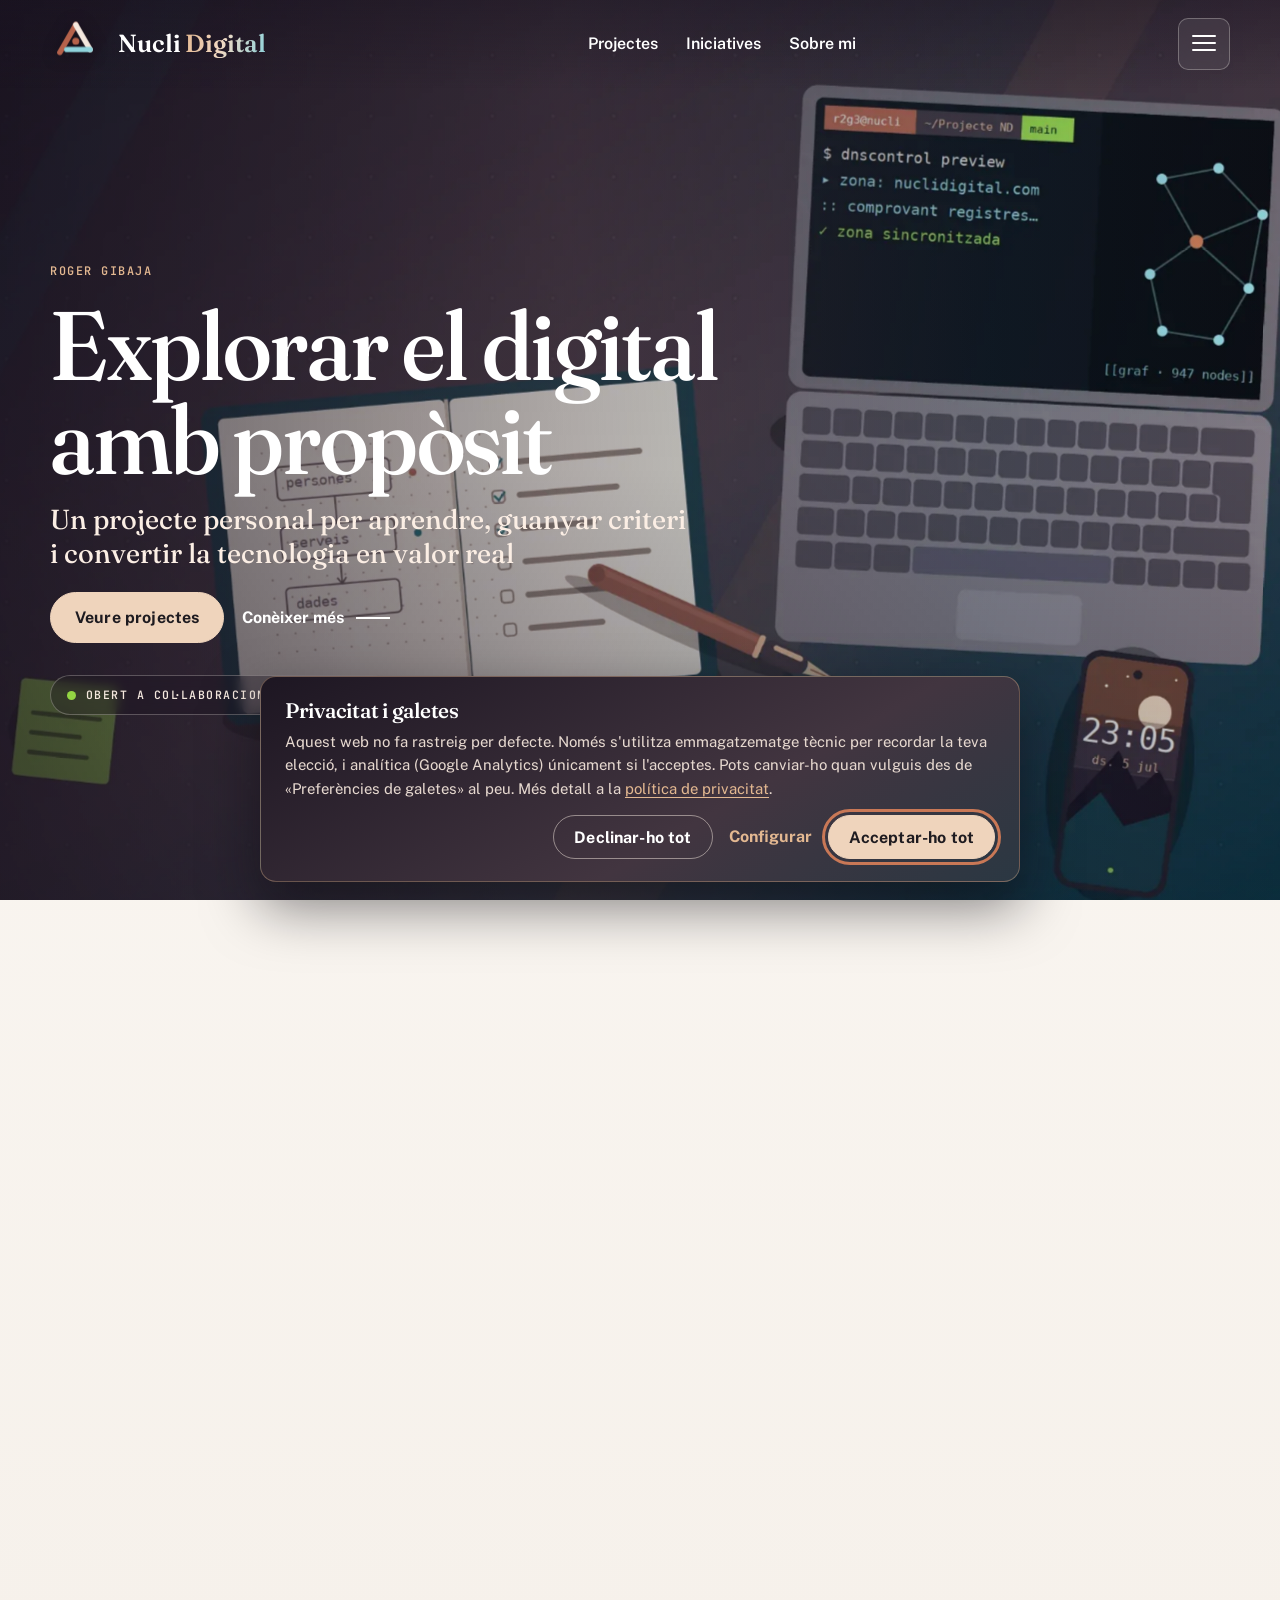
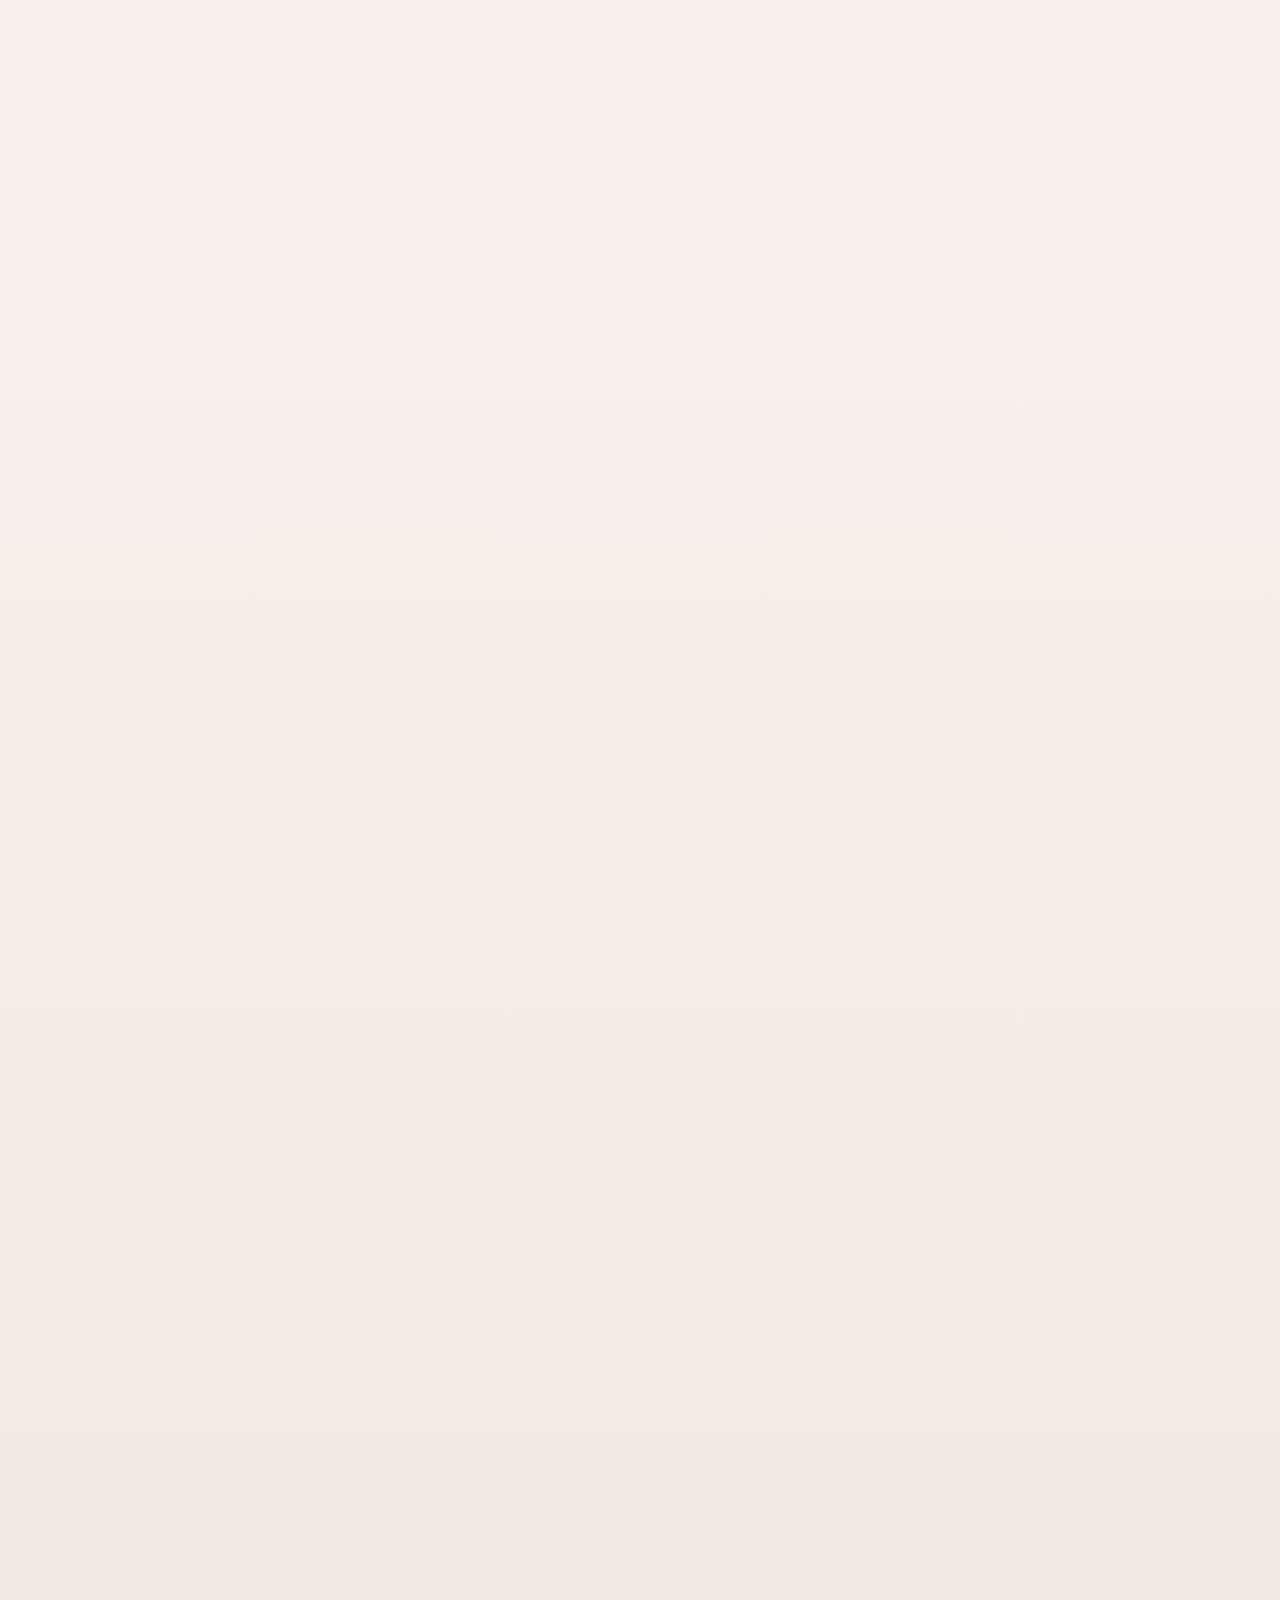
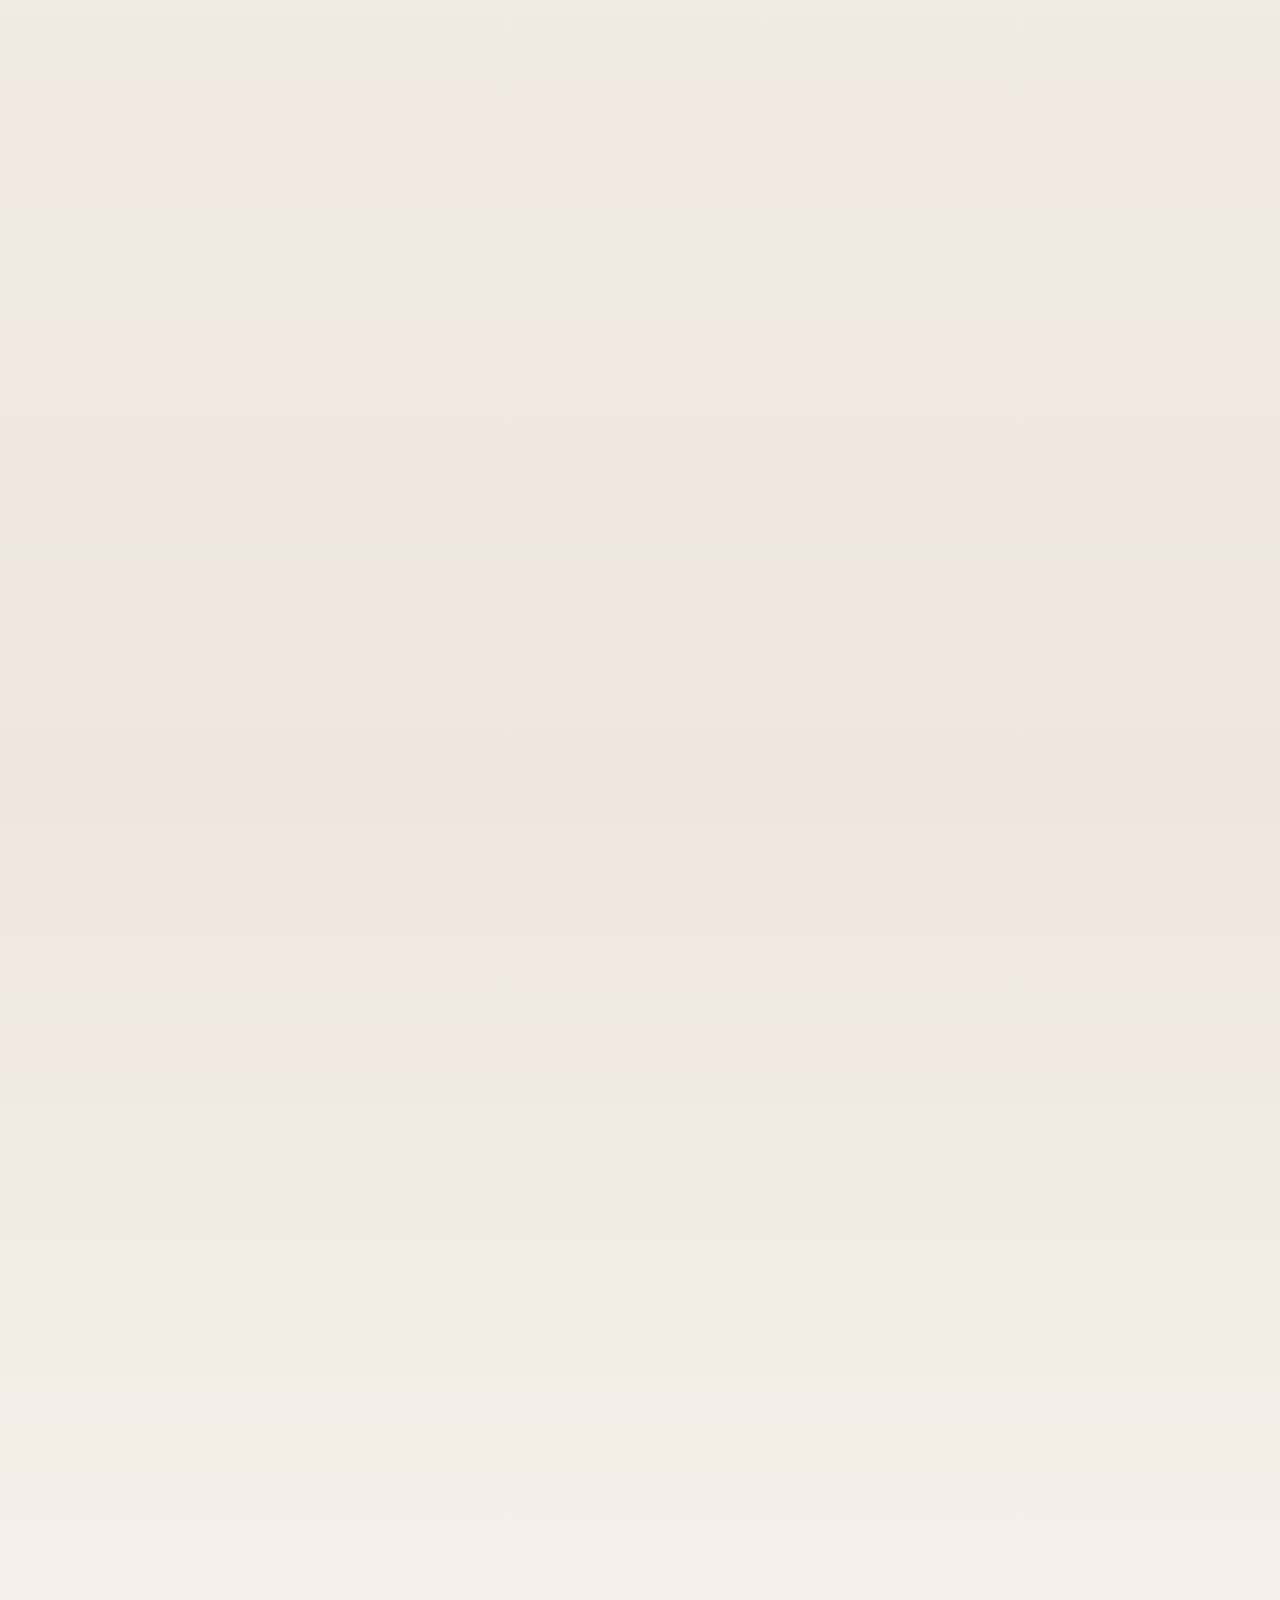
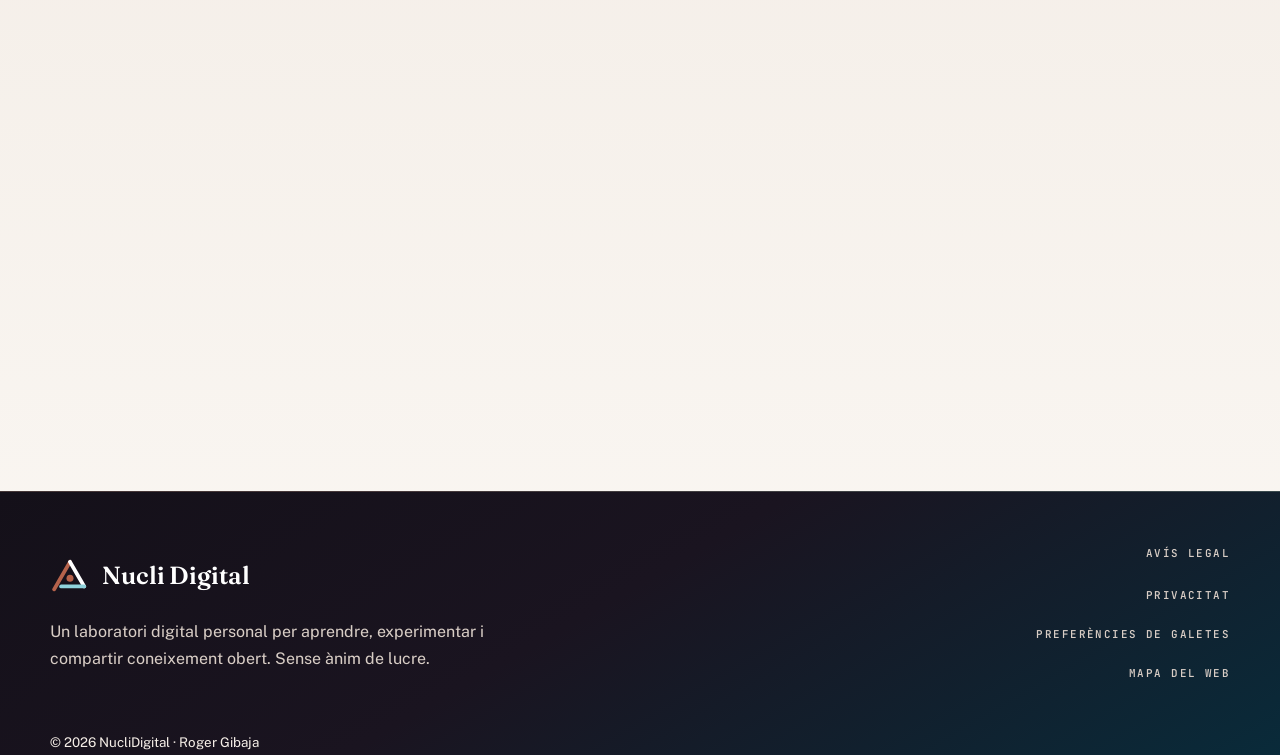
==== commit 189f0973: "Deploy Site" ====
--- a/index.html
+++ b/index.html
@@ -46,9 +46,9 @@
     <link rel="preload" href="fonts/fraunces-var.woff2?v=3d7531c2" as="font" type="font/woff2" crossorigin>
     <link rel="preload" href="fonts/public-sans-var.woff2?v=f8b0b0b8" as="font" type="font/woff2" crossorigin>
     <link rel="preload" href="hero-illustration.webp" as="image" type="image/webp">
-    <link rel="stylesheet" href="styles.css?v=4eee10fc">
-    <link rel="stylesheet" href="brand-motion.css?v=3ace4e81">
-    <script defer src="app.js?v=755aa665"></script>
+    <link rel="stylesheet" href="styles.css?v=2052d7fa">
+    <link rel="stylesheet" href="brand-motion.css?v=a934cd3d">
+    <script defer src="app.js?v=c0f501f6"></script>
 
     <!-- Structured Data - JSON-LD -->
         <script type="application/ld+json">
@@ -607,8 +607,8 @@
         </div>
     </div>
 
-    <script defer src="backzone.js?v=e2340999"></script>
-    <script src="consent.js?v=290ec07a" defer></script>
+    <script defer src="backzone.js?v=d952ab25"></script>
+    <script src="consent.js?v=764c4c7a" defer></script>
 </body>
 
 </html>
--- a/styles.css
+++ b/styles.css
@@ -1 +1 @@
-@font-face{font-family:Fraunces;src:url(fonts/fraunces-var.woff2) format("woff2-variations");font-weight:400 650;font-style:normal;font-display:swap}@font-face{font-family:Public Sans;src:url(fonts/public-sans-var.woff2) format("woff2-variations");font-weight:400 800;font-style:normal;font-display:swap}@font-face{font-family:JetBrains Mono;src:url(fonts/jetbrains-mono-var.woff2) format("woff2-variations");font-weight:400 700;font-style:normal;font-display:swap}:root{--plum: #423540;--plum-deep: #191320;--plum-ink: #2e2531;--copper: #b5624b;--copper-deep: #8f5141;--copper-soft: #e3b891;--peach: #efd4bc;--teal: #0f6b78;--teal-deep: #003748;--teal-soft: #8fd3dc;--lime: #93d543;--canvas: #fbf8f4;--paper: #f1eae2;--ink: #1e1b20;--ink-soft: #423540;--muted: #665f64;--surface-warm: rgba(255, 255, 255, .56);--line: rgba(66, 53, 64, .15);--focus: #c97856;--shadow: rgba(25, 19, 32, .18);--font-display: "Fraunces", "Iowan Old Style", "Palatino Linotype", Georgia, serif;--font-body: "Public Sans", "Segoe UI", system-ui, Arial, sans-serif;--font-mono: "JetBrains Mono", ui-monospace, SFMono-Regular, Menlo, Consolas, monospace;--container: 1180px;--header-height: 88px;--radius: 10px;font-synthesis:none;text-rendering:optimizeLegibility}*,*:before,*:after{box-sizing:border-box}html{scroll-behavior:smooth;-webkit-text-size-adjust:100%}[id]{scroll-margin-top:calc(var(--header-height) + 16px)}body{margin:0;background:linear-gradient(180deg,#fbf8f4,#f4eee7 42%,#efe7df 72%,#fbf8f4);color:var(--ink);font-family:var(--font-body);font-size:1rem;font-weight:420;line-height:1.7;overflow-x:hidden}body.menu-open{overflow:hidden}[hidden]{display:none!important}::selection{background:var(--copper);color:#fff}a{color:inherit}a:hover{color:var(--copper)}img{display:block;max-width:100%}p,h1,h2,h3{margin-top:0}p{text-wrap:pretty}h1,h2,h3{color:var(--ink);font-family:var(--font-display);font-optical-sizing:auto;font-weight:560;letter-spacing:-.012em;line-height:1.06;text-wrap:balance}button,a{-webkit-tap-highlight-color:transparent}a:focus-visible,button:focus-visible{outline:3px solid var(--focus);outline-offset:3px}.eyebrow,.section-number,.identity-label,.quick-item span,.menu-back span,.footer-legal a,.footer-legal button,.capability-strip span,.initiative-tag,.initiative-status,.project-category,.project-status,.project-tags span,.hero-status,.contact-meta span{font-family:var(--font-mono);font-weight:560;letter-spacing:.13em;text-transform:uppercase}.skip-link{position:fixed;top:12px;left:12px;z-index:1000;transform:translateY(-160%);padding:10px 16px;background:var(--plum-deep);color:#fff;font-weight:700;text-decoration:none}.skip-link:focus{transform:none}.container,.header-inner,.footer-inner,.footer-bottom{width:min(var(--container),calc(100% - 48px));margin:0 auto}html{scrollbar-width:thin;scrollbar-color:var(--copper) rgba(66,53,64,.12)}::-webkit-scrollbar{width:12px;height:12px}::-webkit-scrollbar-track{background:#42354014}::-webkit-scrollbar-thumb{border:3px solid var(--canvas);border-radius:999px;background:linear-gradient(180deg,var(--copper) 0%,var(--copper-deep) 52%,var(--teal) 100%)}::-webkit-scrollbar-thumb:hover{background:linear-gradient(180deg,var(--copper-soft) 0%,var(--copper) 48%,var(--teal) 100%)}::-webkit-scrollbar-corner{background:transparent}.global-menu{scrollbar-width:thin;scrollbar-color:rgba(227,184,145,.55) transparent}.global-menu::-webkit-scrollbar{width:10px}.global-menu::-webkit-scrollbar-track{background:transparent}.global-menu::-webkit-scrollbar-thumb{border:3px solid transparent;border-radius:999px;background-color:#e3b8918c;background-clip:padding-box}.site-header{position:fixed;right:0;left:0;top:0;z-index:20;min-height:var(--header-height);display:flex;align-items:center;background:linear-gradient(180deg,#19132066,#19132000);transition:background .25s ease,box-shadow .25s ease,backdrop-filter .25s ease}.site-header.is-pinned{background:#191320eb;backdrop-filter:blur(14px);-webkit-backdrop-filter:blur(14px);box-shadow:0 10px 30px #0f0c1147}.header-sentinel{position:absolute;top:0;left:0;width:1px;height:64px;pointer-events:none;visibility:hidden}.header-inner{min-height:var(--header-height);display:flex;align-items:center;gap:16px}.brand{display:inline-flex;align-items:center;gap:12px;color:#fff;text-decoration:none;transition:opacity .18s ease}.brand:hover{opacity:.88;color:#fff}.brand-icon{width:56px;height:56px;filter:drop-shadow(0 2px 8px rgba(0,0,0,.3))}.brand-icon.nd-anim path{stroke-width:11.5}.brand-icon .nd-pulse{stroke-width:4}.brand-wordmark{display:inline-flex;align-items:baseline;gap:.16em;font-family:var(--font-display);font-optical-sizing:auto;font-size:1.55rem;font-weight:600;line-height:1.12;white-space:nowrap}.brand-wordmark span:first-child{color:#fff}.brand-wordmark span:last-child{background:linear-gradient(105deg,var(--copper-soft) 0%,#f2d9c2 45%,var(--teal-soft) 100%);color:transparent;-webkit-background-clip:text;background-clip:text}.desktop-nav{margin-left:auto;display:flex;align-items:center;gap:28px}.desktop-nav a,.global-menu a{font-weight:600;text-decoration:none}.desktop-nav a{color:#fff}.global-menu a{color:#f0e6dd}.global-menu a:hover{color:var(--copper-soft)}.desktop-nav a{position:relative;padding:9px 0}.desktop-nav a:after{content:"";position:absolute;right:0;bottom:4px;left:0;height:2px;transform:scaleX(0);transform-origin:left;background:var(--copper-soft);transition:transform .18s ease}.desktop-nav a:hover:after,.desktop-nav a.is-active:after{transform:scaleX(1)}.desktop-nav a.is-active{color:var(--copper-soft)}.menu-toggle{position:relative;margin-left:auto;display:grid;width:52px;height:52px;place-items:center;border:1px solid rgba(255,250,244,.28);border-radius:10px;background:#ffffff14;backdrop-filter:blur(8px);cursor:pointer;transition:background .18s ease,border-color .18s ease}.menu-toggle:hover{background:#ffffff24;border-color:#fffaf46b}.hamburger-icon,.toggle-tri{grid-area:1 / 1;transition:opacity .22s ease,transform .22s ease}.hamburger-icon{display:flex;flex-direction:column;gap:5px;width:24px;height:18px}.toggle-tri{width:24px;height:24px;color:#fff;opacity:0;transform:rotate(-90deg) scale(.55)}.menu-toggle[aria-expanded=true] .hamburger-icon{opacity:0;transform:scale(.55) rotate(45deg)}.menu-toggle[aria-expanded=true] .toggle-tri{opacity:1;transform:none}.hamburger-icon span{display:block;width:100%;height:2px;background:#fff;border-radius:2px;transition:transform .2s ease,opacity .2s ease}.global-menu{position:fixed;inset:0 auto 0 0;z-index:40;width:min(400px,calc(100% - 34px));border-right:1px solid rgba(227,184,145,.22);background:linear-gradient(168deg,#1d1622 0%,var(--plum) 58%,#123a45 130%);box-shadow:24px 0 56px #0a080e66;overflow-y:auto;color:#f4e8de;transition:translate .32s ease,opacity .32s ease}@starting-style{.global-menu{translate:-28px 0;opacity:0}}.global-menu-close{position:absolute;top:24px;right:22px;z-index:41;width:46px;height:46px;display:grid;place-items:center;border:1px solid rgba(244,232,222,.3);border-radius:50%;background:transparent;color:#f4e8de;cursor:pointer;transition:border-color .18s ease,color .18s ease,background .18s ease,transform .18s ease}.global-menu-close:hover{border-color:var(--copper-soft);background:#e3b8911f;transform:rotate(180deg)}.global-menu-close svg{width:22px;height:22px}.global-menu-inner{width:100%;display:grid;grid-template-columns:1fr;align-content:start;gap:20px;margin:0;padding:calc(var(--header-height) + 14px) 28px 30px}.eyebrow,.section-number,.identity-label{display:block;color:var(--copper);font-size:.74rem}.menu-profile{display:grid;justify-items:center;gap:6px;text-align:center}.menu-glyph{display:grid;width:88px;height:88px;place-items:center;margin-bottom:12px;border:1px solid rgba(227,184,145,.28);border-radius:22px;background:linear-gradient(150deg,#f4e8de14,#8fd3dc0d)}.menu-glyph svg{filter:drop-shadow(0 3px 10px rgba(10,8,14,.4))}.menu-slogan{margin:0;color:#f4e8de;font-family:var(--font-display);font-optical-sizing:auto;font-size:1.32rem;font-weight:540;line-height:1.2}.menu-sep{display:grid;grid-template-columns:1fr auto 1fr;align-items:center;gap:14px}.menu-sep:before,.menu-sep:after{content:"";height:1px;background:linear-gradient(90deg,transparent,rgba(227,184,145,.38))}.menu-sep:after{background:linear-gradient(90deg,rgba(143,211,220,.38),transparent)}.menu-sep svg{width:34px;height:17px}.menu-quick{display:grid;grid-template-columns:repeat(3,1fr);gap:10px}.quick-item{display:grid;justify-items:center;gap:8px;border:1px solid rgba(244,232,222,.14);border-radius:12px;padding:14px 6px 12px;color:#f0e6dd;text-decoration:none;transition:border-color .18s ease,background .18s ease,transform .18s ease}.quick-item:hover{transform:translateY(-2px);border-color:#e3b89180;background:#e3b89114;color:#fff}.quick-item svg{width:26px;height:26px}.quick-item span{font-size:.58rem;letter-spacing:.1em}.menu-social{display:flex;justify-content:center;gap:12px}.social-btn{display:grid;width:48px;height:48px;place-items:center;border:1px solid rgba(244,232,222,.22);border-radius:50%;color:#f0e6dd;transition:border-color .18s ease,background .18s ease,color .18s ease,transform .18s ease}.social-btn:hover{transform:translateY(-2px);border-color:var(--copper-soft);background:#e3b8911f;color:#fff}.social-btn svg{width:22px;height:22px}.social-btn--light{width:42px;height:42px;border-color:#42354047;color:var(--plum)}.social-btn--light:hover{border-color:var(--copper);background:#b5624b1a;color:var(--copper-deep)}.social-btn--light svg{width:20px;height:20px}.menu-back{display:inline-flex;align-items:center;justify-content:center;gap:10px;justify-self:center;border:1px solid rgba(143,211,220,.3);border-radius:999px;padding:10px 20px;color:var(--teal-soft);text-decoration:none;transition:border-color .18s ease,background .18s ease,color .18s ease}.menu-back:hover{border-color:var(--teal-soft);background:#8fd3dc1a;color:#fff}.menu-back svg{width:20px;height:20px}.menu-back span{font-size:.66rem}.hero{position:relative;min-height:100svh;display:flex;align-items:stretch;overflow:hidden;background:linear-gradient(118deg,var(--plum-deep) 0%,var(--plum) 55%,var(--teal-deep) 100%)}.hero-image{position:absolute;inset:0;width:100%;height:100%;object-fit:cover;object-position:66% center;filter:saturate(.94) contrast(1.01) brightness(1.08);transform:scale(1.012)}@supports (animation-timeline: scroll()){.hero-image{animation:hero-drift linear both;animation-timeline:scroll(root block);animation-range:0 120vh}@keyframes hero-drift{0%{transform:scale(1.07) translateY(0)}to{transform:scale(1) translateY(4%)}}}.hero:before{content:"";position:absolute;inset:0;z-index:1;background:linear-gradient(90deg,#191320ad,#42354061 44%,#0037481f 78%,#00374800),linear-gradient(0deg,#19132057,#1913200f 48%,#19132024)}.hero-inner{position:relative;z-index:2;width:min(var(--container),calc(100% - 48px));display:flex;min-height:100svh;align-items:center;margin:0 auto;padding:calc(var(--header-height) + 74px) 0 86px}.hero-copy{max-width:740px;color:#fff}.hero .eyebrow{margin-bottom:18px;color:var(--copper-soft)}.hero h1{margin-bottom:16px;color:#fff;font-size:clamp(3.05rem,7.6vw,6.3rem);font-weight:540;font-variation-settings:"SOFT" 42,"WONK" 1;line-height:.96}.hero-role{max-width:640px;margin-bottom:22px;color:#fbeee4;font-family:var(--font-display);font-optical-sizing:auto;font-size:clamp(1.32rem,1rem + 1.3vw,1.72rem);font-weight:460;line-height:1.24}.hero-actions{display:flex;flex-wrap:wrap;gap:18px;align-items:center;margin-bottom:0}.hero-status{display:inline-flex;align-items:center;gap:10px;margin-top:32px;border:1px solid rgba(255,250,244,.26);border-radius:999px;padding:9px 16px;background:#1913205c;backdrop-filter:blur(6px);color:#f4e8de;font-size:.72rem;text-decoration:none;transition:border-color .18s ease,background .18s ease}.hero-status:hover{border-color:#e3b8918c;background:#19132085;color:#fff}.status-dot{width:9px;height:9px;border-radius:50%;background:var(--lime);box-shadow:0 0 #93d5438c}@media(prefers-reduced-motion:no-preference){.status-dot{animation:status-pulse 2.4s ease-out infinite}}@keyframes status-pulse{0%{box-shadow:0 0 #93d5438c}70%{box-shadow:0 0 0 9px #93d54300}to{box-shadow:0 0 #93d54300}}.hero-scroll{position:absolute;bottom:26px;left:50%;z-index:2;display:grid;width:44px;height:44px;place-items:center;transform:translate(-50%);color:#fffaf4c7;transition:color .18s ease}.hero-scroll:hover{color:#fff}.hero-scroll span{display:block;width:12px;height:12px;border-right:2px solid currentColor;border-bottom:2px solid currentColor;transform:rotate(45deg)}@media(prefers-reduced-motion:no-preference){.hero-scroll span{animation:scroll-cue 2.2s ease-in-out infinite}}@keyframes scroll-cue{0%,to{transform:rotate(45deg) translate(0);opacity:.75}50%{transform:rotate(45deg) translate(4px,4px);opacity:1}}.button{min-height:50px;display:inline-flex;align-items:center;justify-content:center;border:1px solid transparent;border-radius:999px;padding:11px 24px;background:transparent;font-family:inherit;font-size:1rem;cursor:pointer;font-weight:700;letter-spacing:.01em;text-decoration:none;transition:transform .18s ease,background .18s ease,border-color .18s ease,color .18s ease}.button:hover{transform:translateY(-1px)}.button-primary{border-color:var(--peach);background:var(--peach);color:var(--ink)}.button-primary:hover{border-color:#fff;background:#fff;color:var(--ink)}.button-outline{border-color:var(--copper);color:var(--ink)}.button-outline:hover{background:var(--copper);color:#fff}.text-action,.text-link{position:relative;display:inline-flex;width:fit-content;align-items:center;gap:12px;color:inherit;font-weight:700;text-decoration:none}.text-action:after,.text-link:after{content:"";width:34px;height:2px;background:currentColor;transition:width .18s ease,background .18s ease}.text-action{color:#fff}.text-link:hover{color:var(--copper)}.text-action:hover{color:#fff}.text-action:hover:after,.text-link:hover:after,.text-action:focus-visible:after,.text-link:focus-visible:after{width:46px;background:linear-gradient(90deg,var(--copper),var(--copper-soft) 50%,var(--teal))}.text-action:hover:after,.text-action:focus-visible:after{background:linear-gradient(90deg,var(--copper-soft),#f2d9c2 50%,var(--teal-soft))}.section{position:relative;isolation:isolate;padding:92px 0}.section-heading{max-width:780px}.section-number{margin-bottom:14px}.section-number:after,.identity-label:after{content:"";display:block;width:42px;height:2px;margin-top:10px;background:currentColor;opacity:.46}.section h2{margin-bottom:20px;font-size:clamp(2.1rem,1.4rem + 2.4vw,3.15rem)}.section-intro{max-width:640px;color:var(--muted);font-size:1.08rem}.quick-intro{overflow:hidden;background:linear-gradient(180deg,#fbf8f4,#f3ece5 54%,#ece2d8)}.quick-intro:before{content:"";position:absolute;right:0;top:0;width:34%;height:100%;background:linear-gradient(110deg,transparent 0 42%,rgba(15,107,120,.1) 42% 48%,transparent 48%),linear-gradient(90deg,transparent 0,rgba(255,255,255,.34) 100%);pointer-events:none}.quick-layout{display:grid;grid-template-columns:.92fr 1fr;gap:72px;align-items:start}.statement{color:var(--plum);font-family:var(--font-display);font-optical-sizing:auto;font-size:clamp(1.34rem,1.1rem + 1vw,1.68rem);font-weight:480;line-height:1.38}.quick-copy p:last-child{max-width:600px;margin-bottom:0;color:var(--muted);font-size:1.08rem}.capability-strip{display:grid;grid-template-columns:repeat(3,minmax(0,1fr));gap:18px;margin-top:58px}.capability-strip article{display:flex;flex-direction:column;min-height:230px;border:1px solid rgba(66,53,64,.12);border-radius:var(--radius);padding:0 0 28px;background:linear-gradient(180deg,#ffffff94,#ffffff47);box-shadow:0 18px 36px #1913200f;overflow:hidden;transition:border-color .2s ease,box-shadow .2s ease}.capability-strip article:hover{border-color:#b5624b4d;box-shadow:0 22px 42px #19132017}.cap-illus{display:block;width:100%;height:148px;margin-bottom:22px;object-fit:cover;border-bottom:1px solid rgba(66,53,64,.1)}.capability-strip span,.capability-strip h3,.capability-strip p{padding-left:28px;padding-right:28px}.capability-strip article:hover .cap-illus{filter:saturate(1.08)}.capability-strip span{display:block;margin-bottom:10px;color:var(--copper);font-size:.72rem}.capability-strip h3{margin-bottom:12px;font-size:1.45rem}.capability-strip p{margin:0;color:var(--muted)}.project-showcase{overflow:hidden;background:linear-gradient(120deg,var(--plum-deep) 0%,var(--plum) 52%,var(--teal-deep) 100%);color:#f9eee7}.project-showcase:before{content:"";position:absolute;inset:0;background:linear-gradient(180deg,rgba(255,255,255,.06),transparent 26%),linear-gradient(90deg,rgba(25,19,32,.22),transparent 48%,rgba(0,42,55,.26));pointer-events:none}.project-showcase:after{content:"";position:absolute;inset:0;background:linear-gradient(108deg,transparent 0 63%,rgba(227,184,145,.13) 63% 68%,transparent 68%),linear-gradient(70deg,transparent 0 72%,rgba(143,211,220,.12) 72% 77%,transparent 77%);pointer-events:none}.project-showcase .container{position:relative;z-index:1}.project-showcase h2,.project-showcase h3{color:#fff}.project-showcase .section-intro,.project-showcase p{color:#e6d8cf}.project-showcase .section-heading,.project-showcase .section-intro{max-width:none}.showcase-head{display:grid;grid-template-columns:1fr;gap:24px;align-items:start;margin-bottom:48px}.projects-grid{display:grid;grid-template-columns:repeat(auto-fit,minmax(320px,1fr));gap:28px;container-type:inline-size}.project-card{position:relative;display:flex;flex-direction:column;border:1px solid rgba(227,184,145,.22);border-radius:var(--radius);background:linear-gradient(135deg,#fbf8f41f,#8fd3dc0f);overflow:hidden;transition:transform .24s ease,border-color .24s ease,box-shadow .24s ease}.project-card:hover{transform:translateY(-4px);border-color:#e3b89161;box-shadow:0 18px 38px #0a080e4d}.project-card.featured{grid-column:1 / -1}@container (min-width: 720px){.project-card.featured{display:grid;grid-template-columns:1.2fr 1fr}.project-card.featured .project-visual{min-height:420px;aspect-ratio:auto}}.project-visual{position:relative;aspect-ratio:4 / 3;overflow:hidden;background:linear-gradient(135deg,var(--plum-deep),var(--plum))}.project-visual img{width:100%;height:100%;object-fit:cover;opacity:.88;transition:opacity .24s ease,transform .32s ease}.project-card:hover .project-visual img{opacity:1;transform:scale(1.05)}.project-status{position:absolute;top:16px;right:16px;z-index:2;padding:7px 12px;border:1px solid rgba(227,184,145,.4);border-radius:999px;background:#191320b8;backdrop-filter:blur(8px);color:var(--copper-soft);font-size:.66rem}.project-meta{display:flex;flex-direction:column;gap:12px;padding:28px 24px 32px}.project-category{display:inline-block;width:fit-content;color:var(--teal-soft);font-size:.7rem}.project-meta h3{margin:0;color:#fff;font-size:1.85rem;line-height:1.12}.project-meta p{margin:0;color:#e6d8cf;font-size:.98rem;line-height:1.58}.project-tags{display:flex;flex-wrap:wrap;gap:8px;margin-top:8px}.project-tags span{padding:5px 10px;border:1px solid rgba(227,184,145,.24);border-radius:5px;background:#fbf8f40f;color:#d8cdc5;font-size:.68rem;letter-spacing:.06em;transition:background .18s ease,color .18s ease,border-color .18s ease}.project-card:hover .project-tags span{border-color:#8fd3dc61;background:#8fd3dc14;color:var(--teal-soft)}.project-card:not(.featured) .project-meta p{min-height:4.74em}.project-card:not(.featured) .project-tags{min-height:62px;align-content:flex-start}.project-link{display:inline-flex;width:fit-content;margin-top:auto;padding-top:16px;color:#fff;font-weight:700;text-decoration:none}.project-link span{position:relative;display:inline-block;padding-bottom:7px;transition:letter-spacing .3s ease}.project-link span:after{content:"";position:absolute;right:0;bottom:0;left:0;height:2px;transform:scaleX(0);transform-origin:left;background:linear-gradient(90deg,var(--copper-soft),#f2d9c2 45%,var(--teal-soft));transition:transform .38s ease}@supports (background-clip: text) or (-webkit-background-clip: text){.project-link span{background-image:linear-gradient(90deg,#fff 0%,#fff 50%,var(--copper-soft) 58%,#f2d9c2 76%,var(--teal-soft) 100%);background-repeat:no-repeat;background-size:200% 100%;background-position:0% 0;-webkit-background-clip:text;background-clip:text;-webkit-text-fill-color:transparent;transition:background-position .45s ease,letter-spacing .3s ease}}.project-card:hover .project-link span,.project-card:focus-within .project-link span{letter-spacing:.02em;color:var(--copper-soft);background-position:100% 0}.project-card:hover .project-link span:after,.project-card:focus-within .project-link span:after{transform:scaleX(1)}@media(forced-colors:active){.project-link span,.brand-wordmark span:last-child{background:none;-webkit-text-fill-color:currentColor;color:currentColor}.project-card:hover .project-link span,.project-card:focus-within .project-link span{text-decoration:underline}}.project-link:before{content:"";position:absolute;inset:0;z-index:1}.project-card:focus-within{border-color:#e3b89180;box-shadow:0 18px 38px #0a080e4d}.project-card .project-link:focus-visible{outline-offset:-3px}.initiatives{overflow:hidden;background:linear-gradient(180deg,#f3eee8,#ebe2d8)}.initiatives:before{content:"";position:absolute;inset:0;background:linear-gradient(112deg,transparent 0 66%,rgba(15,107,120,.09) 66% 70%,transparent 70%),linear-gradient(180deg,rgba(255,255,255,.26),transparent 42%);pointer-events:none}.initiatives .container{position:relative;z-index:1}.initiatives .section-heading,.initiatives .section-intro{max-width:none}.initiative-grid{display:grid;grid-template-columns:repeat(auto-fit,minmax(320px,1fr));gap:28px;margin-top:48px}.initiative-card{display:flex;flex-direction:column;border:1px solid rgba(66,53,64,.13);border-radius:var(--radius);background:#fff9;box-shadow:0 18px 36px #19132012;overflow:hidden;transition:transform .22s ease,border-color .22s ease,box-shadow .22s ease}.initiative-card:hover{transform:translateY(-4px);border-color:#b5624b57;box-shadow:0 24px 44px #1913201f}.initiative-visual{aspect-ratio:16 / 9;overflow:hidden;background:var(--plum-deep)}.initiative-visual img{width:100%;height:100%;object-fit:cover;transition:transform .32s ease}.initiative-card:hover .initiative-visual img{transform:scale(1.04)}.initiative-meta{display:flex;flex:1;flex-direction:column;gap:12px;padding:26px 24px 28px}.initiative-tag{color:var(--copper);font-size:.7rem}.initiative-meta h3{margin:0;font-size:1.6rem}.initiative-meta p{margin:0;color:var(--muted)}.initiative-meta .text-link,.initiative-status,.initiative-foot{margin-top:auto;padding-top:12px}.initiative-foot{display:flex;align-items:center;justify-content:space-between;gap:12px}.initiative-foot .initiative-status,.initiative-foot .text-link{margin-top:0;padding-top:0}.initiative-social{display:flex;gap:10px}.initiative-status{display:inline-flex;align-items:center;gap:9px;color:var(--plum);font-size:.7rem}.about-section{overflow:hidden;background:linear-gradient(180deg,#f3eee8,#f0ebe5)}.about-section:before{content:"";position:absolute;inset:0;background:linear-gradient(112deg,transparent 0 68%,rgba(15,107,120,.05) 68% 72%,transparent 72%),linear-gradient(180deg,rgba(255,255,255,.42),transparent 52%);pointer-events:none}.about-layout{position:relative;z-index:1;display:grid;grid-template-columns:minmax(0,1.5fr) minmax(320px,1fr);gap:72px;align-items:start}.about-content h2{margin-bottom:8px;font-size:clamp(2.3rem,1.6rem + 2.6vw,3.3rem)}.about-role{margin-bottom:32px;color:var(--copper);font-size:1.1rem;font-weight:650}.about-bio{max-width:680px;margin-bottom:32px}.about-bio p{margin-bottom:20px;color:var(--muted);font-size:1.08rem;line-height:1.68}.about-bio strong{color:var(--ink-soft)}.about-contact{position:sticky;top:calc(var(--header-height) + 24px);border:1px solid rgba(66,53,64,.16);border-radius:var(--radius);padding:32px 28px;background:#ffffffad;box-shadow:0 12px 28px #19132014}.about-contact h3{margin-bottom:12px;font-size:1.45rem}.about-contact p{margin-bottom:24px;color:var(--muted)}.identity-label{margin-bottom:14px}.contact-email{display:block;margin-bottom:24px;padding-bottom:18px;border-bottom:2px solid var(--copper);color:var(--ink);font-family:var(--font-mono);font-size:1.02rem;font-weight:560;text-decoration:none;transition:color .18s ease}.contact-email:hover{color:var(--copper-deep)}.contact-meta{display:flex;flex-direction:column;gap:8px}.contact-meta span{color:var(--muted);font-size:.68rem}.site-footer{position:relative;overflow:hidden;border-top:1px solid rgba(227,184,145,.22);background:linear-gradient(150deg,#141019 0%,#1a1420 46%,var(--teal-deep) 130%);color:#f5eee7}.footer-inner{position:relative;z-index:1;display:grid;grid-template-columns:minmax(280px,1.4fr) auto;gap:40px;align-items:center;padding:46px 0 38px}.footer-brand{max-width:460px}.footer-logo{display:inline-flex;align-items:center;gap:12px;color:#fff;text-decoration:none;transition:opacity .18s ease}.footer-logo:hover{opacity:.78;color:#fff}.footer-mark{flex-shrink:0}.footer-wordmark{font-size:1.55rem}.footer-wordmark span:first-child,.footer-wordmark span:last-child{color:#fff;-webkit-text-fill-color:currentColor;background:none}.footer-brand p{margin:14px 0 0;color:#d8cdc5}.footer-legal{display:flex;flex-direction:column;align-items:flex-end;gap:10px}.footer-legal a,.footer-legal button{text-align:right}.footer-legal a,.footer-legal button{padding:6px 0;border:0;background:none;color:#d8cdc5;font-size:.68rem;text-decoration:none;cursor:pointer;border-bottom:1px solid transparent;transition:color .18s ease,border-color .18s ease}.footer-legal a:hover,.footer-legal button:hover{color:var(--copper-soft);border-bottom-color:var(--copper-soft)}.footer-bottom{width:min(var(--container),calc(100% - 48px));margin:0 auto}.scroll-progress{position:fixed;inset:0 0 auto;z-index:60;height:3px;transform:scaleX(0);transform-origin:0 50%;background:linear-gradient(90deg,var(--copper) 0%,var(--copper-soft) 55%,var(--teal) 100%);pointer-events:none}@supports (animation-timeline: scroll()){.scroll-progress{animation:grow-progress linear both;animation-timeline:scroll(root block)}@keyframes grow-progress{0%{transform:scaleX(0)}to{transform:scaleX(1)}}}@media(max-width:980px){.desktop-nav{display:none}.hero-inner{padding:calc(var(--header-height) + 70px) 0 76px}.quick-layout,.showcase-head,.about-layout{grid-template-columns:1fr;gap:42px}.about-contact{position:static}.capability-strip{gap:14px}.capability-strip article{padding:24px}.footer-inner{grid-template-columns:1fr;justify-items:start}.footer-legal{align-items:flex-start}.footer-legal a,.footer-legal button{text-align:left}}@media(max-width:720px){:root{--header-height: 76px}.container,.header-inner,.footer-inner,.footer-bottom,.hero-inner{width:min(var(--container),calc(100% - 32px))}.site-header,.header-inner{min-height:var(--header-height)}.brand-wordmark{font-size:1.28rem}.menu-toggle{width:44px;height:44px}.hamburger-icon{width:22px;height:16px;gap:4px}.global-menu{width:min(360px,calc(100% - 28px))}.global-menu-inner{gap:24px;padding:calc(var(--header-height) + 24px) 24px 34px}.hero-image{object-position:74% 42%}.hero:before{background:linear-gradient(180deg,#191320b3,#1913208a),linear-gradient(90deg,#4235406b,#00374833)}.hero-inner{min-height:100svh;align-items:center;padding:calc(var(--header-height) + 42px) 0 46px}.hero-role{margin-bottom:18px}.hero-actions .button{width:100%}.text-action{width:100%;justify-content:center}.hero-status{margin-top:26px}.hero-scroll{display:none}.section{padding:60px 0}.capability-strip{grid-template-columns:1fr;margin-top:36px}.capability-strip article{min-height:auto;padding:24px}.footer-inner{gap:24px;padding:38px 0 30px}.footer-bottom{padding:18px 0 22px}}@media(max-width:390px){.brand-wordmark{font-size:1.1rem}.hero h1{font-size:clamp(2.6rem,11vw,3.1rem)}.consent-card{padding:16px}.section{padding:52px 0}.brand-icon{width:44px;height:44px}.menu-toggle{width:40px;height:40px}.hamburger-icon{width:20px;height:14px;gap:3px}}.js .section,.js .project-card,.js .capability-strip article,.js .initiative-card{opacity:0;transform:translateY(24px);transition:opacity .6s ease,transform .6s ease}.js .section.is-visible,.js .project-card.is-visible,.js .capability-strip article.is-visible,.js .initiative-card.is-visible{opacity:1;transform:translateY(0)}.js img[loading=lazy]{opacity:0;transition:opacity .4s ease}.js img[loading=lazy].is-loaded{opacity:1}@media(prefers-reduced-motion:reduce){*,*:before,*:after{scroll-behavior:auto!important;transition:none!important;animation:none!important}.js .section,.js .project-card,.js .capability-strip article,.js .initiative-card{opacity:1;transform:none}.js img[loading=lazy]{opacity:1}}@media print{.site-header,.global-menu,.menu-toggle,.scroll-progress,.hero-scroll,.hero-status,.hero-image,.footer-legal,.consent{display:none!important}body,.hero,.project-showcase,.site-footer{background:#fff!important;color:#000!important}.hero{min-height:auto}.hero-inner{min-height:auto;padding:24px 0}.hero-copy,.hero h1,.hero-role,.project-showcase h2,.project-showcase h3,.project-meta h3,.project-meta p,.project-showcase .section-intro{color:#000!important}.js .section,.js .project-card,.js .capability-strip article,.js .initiative-card{opacity:1!important;transform:none!important}.js img[loading=lazy]{opacity:1!important}a[href^="https://"]:after{content:" (" attr(href) ")";font-size:.8em;font-weight:400}.text-action:after,.text-link:after{content:""}}.consent{position:fixed;inset:auto 0 0;z-index:70;padding:0 18px 18px;pointer-events:none}.consent-card{width:min(760px,100%);margin:0 auto;border:1px solid rgba(227,184,145,.38);border-radius:16px;padding:22px 24px;background:linear-gradient(150deg,#1d1622 0%,var(--plum) 62%,#123a45 140%);box-shadow:0 24px 56px #0a080e80;color:#f4e8de;pointer-events:auto;transition:translate .3s ease,opacity .3s ease}@starting-style{.consent-card{translate:0 24px;opacity:0}}.consent-card h2{margin:0 0 8px;color:#fff;font-size:1.32rem}.consent-card p{margin:0 0 14px;color:#e6d8cf;font-size:.93rem;line-height:1.6}.consent-card a{color:var(--copper-soft);text-underline-offset:3px}.consent-card a:hover{color:#fff}.consent-prefs{display:grid;gap:12px;margin:0 0 16px;border:1px solid rgba(244,232,222,.16);border-radius:12px;padding:14px 16px}.consent-row{display:flex;align-items:center;justify-content:space-between;gap:16px;cursor:pointer}.consent-row span{display:grid;gap:2px}.consent-row strong{color:#fff;font-size:.95rem}.consent-row small{color:#cbbfb8;font-size:.78rem;line-height:1.45}.consent-row input{appearance:none;-webkit-appearance:none;position:relative;width:46px;height:26px;flex-shrink:0;border-radius:999px;background:#f4e8de3d;cursor:pointer;transition:background .18s ease}.consent-row input:before{content:"";position:absolute;top:3px;left:3px;width:20px;height:20px;border-radius:50%;background:#fff;transition:transform .18s ease}.consent-row input:checked{background:var(--copper)}.consent-row input:checked:before{transform:translate(20px)}.consent-row input:disabled{opacity:.55;cursor:default}.consent-row input:focus-visible{outline:3px solid var(--focus);outline-offset:3px}.consent-note{margin:0;color:#bfe0e4;font-size:.78rem}.consent-note:empty{display:none}.consent-actions{display:flex;flex-wrap:wrap;align-items:center;justify-content:flex-end;gap:12px}.consent .button{min-height:44px;padding:9px 20px}.consent .button-outline{border-color:#f4e8de80;color:#fff}.consent .button-outline:hover{border-color:var(--copper);background:var(--copper)}.consent-config{border:0;border-bottom:2px solid transparent;padding:9px 4px;background:none;color:var(--copper-soft);font-family:inherit;font-size:1rem;font-weight:700;cursor:pointer;transition:border-color .18s ease,color .18s ease}.consent-config:hover,.consent-config[aria-expanded=true]{border-bottom-color:var(--copper-soft);color:#fff}@media(max-width:560px){.consent-card{padding:18px}.consent-actions{justify-content:stretch}.consent-actions .button{flex:1;min-width:46%}}.docpage-body{display:flex;min-height:100svh;flex-direction:column}.doc-header{border-bottom:1px solid rgba(227,184,145,.22);background:linear-gradient(180deg,#1d1622,#2a2130)}.doc-header-inner{display:flex;min-height:84px;align-items:center;justify-content:space-between;gap:16px}.doc-brand{display:inline-flex;align-items:center;gap:12px;color:#fff;text-decoration:none;transition:opacity .18s ease}.doc-brand:hover{opacity:.82;color:#fff}.doc-wordmark{font-size:1.3rem}.doc-back{color:var(--copper-soft);font-weight:700;text-decoration:none;transition:color .18s ease}.doc-back:hover{color:#fff}.docpage{flex:1;width:min(820px,calc(100% - 48px));padding:52px 0 76px}.docpage h1{margin-bottom:20px;font-size:clamp(2.2rem,5vw,3rem)}.docpage h2{margin:36px 0 12px;font-size:1.5rem}.docpage p,.docpage li{color:var(--muted);font-size:1.02rem}.docpage li{margin-bottom:8px}.docpage a{color:var(--teal);text-underline-offset:3px}.docpage a:hover{color:var(--copper)}.docpage strong{color:var(--ink-soft)}.doc-updated{margin:0 0 12px;color:var(--copper);font-family:var(--font-mono);font-size:.7rem;font-weight:560;letter-spacing:.13em;text-transform:uppercase}.doc-table{width:100%;margin:16px 0;border-collapse:collapse;font-size:.95rem}.doc-table th,.doc-table td{padding:10px 12px;border-bottom:1px solid var(--line);text-align:left;color:var(--muted)}.doc-table th{color:var(--plum);font-family:var(--font-mono);font-size:.68rem;font-weight:600;letter-spacing:.12em;text-transform:uppercase}.doc-note{color:var(--muted);font-size:.88rem}.sitemap-list{display:grid;gap:10px;margin:10px 0 22px;padding:0;list-style:none}.sitemap-list a{color:var(--ink);font-weight:700}.sitemap-list small{color:var(--muted)}.doc-footer{border-top:1px solid rgba(227,184,145,.22);background:linear-gradient(150deg,#141019 0%,#1a1420 46%,var(--teal-deep) 130%)}.doc-footer-inner{display:flex;flex-wrap:wrap;align-items:center;justify-content:space-between;gap:10px 26px;padding:24px 0}.doc-footer small{color:#c9bbb4}.doc-footer .footer-legal{flex-direction:row;flex-wrap:wrap;align-items:center;gap:8px 22px}.project-showcase,.initiatives,.about-section{content-visibility:auto;contain-intrinsic-size:auto 800px}.noscript-note{padding:14px 20px;background:#423540;color:#f4e8de;font-size:.92rem;text-align:center;line-height:1.5}.initiative-status--onair{gap:8px;color:var(--copper-deep);font-weight:560}.onair-icon{width:20px;height:20px;color:var(--copper-deep)}@media(prefers-reduced-motion:no-preference){.initiative-status--onair .onair-icon circle[fill="#93d543"]{animation:status-pulse 2s ease-out infinite}}body:not(.docpage-body) .docpage{padding-top:calc(var(--header-height) + 40px)}.bz-modal{position:fixed;inset:0;z-index:80;display:grid;place-items:center;padding:20px}.bz-modal[hidden]{display:none}.bz-modal-backdrop{position:absolute;inset:0;background:#0a080ecc;backdrop-filter:blur(6px);-webkit-backdrop-filter:blur(6px)}.bz-modal-card{position:relative;width:min(520px,100%);max-height:calc(100svh - 40px);overflow-y:auto;border:1px solid rgba(227,184,145,.32);border-radius:18px;padding:34px 32px 30px;background:linear-gradient(158deg,#1d1622 0%,var(--plum) 60%,#123a45 150%);box-shadow:0 30px 70px #0a080e99;color:#f4e8de}@starting-style{.bz-modal-card{transform:translateY(16px);opacity:0}}.bz-modal-card{transition:transform .3s ease,opacity .3s ease}.bz-modal-close{position:absolute;top:16px;right:16px;display:grid;width:40px;height:40px;place-items:center;border:1px solid rgba(244,232,222,.28);border-radius:50%;background:transparent;color:#f4e8de;cursor:pointer;transition:border-color .18s ease,background .18s ease,transform .18s ease}.bz-modal-close:hover{border-color:var(--copper-soft);background:#e3b8911f;transform:rotate(90deg)}.bz-modal-close svg{width:20px;height:20px}.bz-glyph{display:grid;width:64px;height:64px;place-items:center;margin-bottom:18px;border:1px solid rgba(143,211,220,.3);border-radius:16px;background:linear-gradient(150deg,#8fd3dc14,#93d5430d);color:var(--teal-soft)}.bz-glyph svg{width:32px;height:32px}.bz-eyebrow{margin:0 0 8px;color:var(--copper-soft);font-family:var(--font-mono);font-size:.7rem;font-weight:560;letter-spacing:.14em;text-transform:uppercase}.bz-modal-card h2{margin:0 0 12px;color:#fff;font-size:1.9rem}.bz-lead{margin:0 0 20px;color:#e6d8cf;font-size:.98rem;line-height:1.6}.bz-form{display:flex;flex-wrap:wrap;gap:12px;align-items:flex-end}.bz-field{display:grid;gap:8px;flex:1;min-width:200px}.bz-field span{color:var(--copper-soft);font-family:var(--font-mono);font-size:.66rem;font-weight:560;letter-spacing:.13em;text-transform:uppercase}.bz-field input{width:100%;min-height:48px;border:1px solid rgba(244,232,222,.24);border-radius:10px;padding:0 16px;background:#0f0c14;color:#fff;font-family:var(--font-mono);font-size:1rem;transition:border-color .18s ease,box-shadow .18s ease}.bz-field input:focus{outline:0;border-color:var(--copper-soft);box-shadow:0 0 0 3px #e3b89126}.bz-form .button{min-height:48px}.bz-error{margin:12px 0 0;color:#f0a58f;font-size:.9rem;font-weight:600}.bz-hint{margin:20px 0 0;padding:12px 14px;border-left:3px solid rgba(143,211,220,.5);background:#8fd3dc10;color:#c9bbb4;font-size:.8rem;line-height:1.5}.bz-links{display:grid;gap:12px;margin:4px 0 18px}.bz-link{display:flex;align-items:center;gap:14px;border:1px solid rgba(244,232,222,.16);border-radius:12px;padding:14px 16px;color:#f4e8de;text-decoration:none;transition:transform .18s ease,border-color .18s ease,background .18s ease}.bz-link:hover{transform:translate(3px);border-color:#e3b89161;background:#e3b89114;color:#fff}.bz-link-ico{display:grid;width:44px;height:44px;flex-shrink:0;place-items:center;border-radius:10px;background:#f4e8de0f;color:var(--teal-soft)}.bz-link-ico svg{width:24px;height:24px}.bz-link-txt{display:grid;gap:2px}.bz-link-name{font-family:var(--font-display);font-optical-sizing:auto;font-size:1.28rem;font-weight:560;line-height:1.1}.bz-link-desc{color:#c9bbb4;font-family:var(--font-mono);font-size:.72rem;letter-spacing:.04em}.bz-lock{margin-top:4px;border:0;background:none;color:var(--teal-soft);font-family:inherit;font-size:.95rem;cursor:pointer}.bz-lock:after{background:var(--teal-soft)}.bz-lock:hover{color:#fff}
+@font-face{font-family:Fraunces;src:url(fonts/fraunces-var.woff2) format("woff2-variations");font-weight:400 650;font-style:normal;font-display:swap}@font-face{font-family:Public Sans;src:url(fonts/public-sans-var.woff2) format("woff2-variations");font-weight:400 800;font-style:normal;font-display:swap}@font-face{font-family:JetBrains Mono;src:url(fonts/jetbrains-mono-var.woff2) format("woff2-variations");font-weight:400 700;font-style:normal;font-display:swap}:root{--plum: #423540;--plum-deep: #191320;--plum-ink: #2e2531;--copper: #b5624b;--copper-deep: #8f5141;--copper-soft: #e3b891;--peach: #efd4bc;--teal: #0f6b78;--teal-deep: #003748;--teal-soft: #8fd3dc;--lime: #93d543;--canvas: #fbf8f4;--paper: #f1eae2;--ink: #1e1b20;--ink-soft: #423540;--muted: #665f64;--surface-warm: rgba(255, 255, 255, .56);--line: rgba(66, 53, 64, .15);--focus: #c97856;--shadow: rgba(25, 19, 32, .18);--font-display: "Fraunces", "Iowan Old Style", "Palatino Linotype", Georgia, serif;--font-body: "Public Sans", "Segoe UI", system-ui, Arial, sans-serif;--font-mono: "JetBrains Mono", ui-monospace, SFMono-Regular, Menlo, Consolas, monospace;--container: 1180px;--header-height: 88px;--radius: 10px;font-synthesis:none;text-rendering:optimizeLegibility}*,*:before,*:after{box-sizing:border-box}html{scroll-behavior:smooth;-webkit-text-size-adjust:100%}[id]{scroll-margin-top:calc(var(--header-height) + 16px)}body{margin:0;background:linear-gradient(180deg,#fbf8f4,#f4eee7 42%,#efe7df 72%,#fbf8f4);color:var(--ink);font-family:var(--font-body);font-size:1rem;font-weight:420;line-height:1.7;overflow-x:hidden}body.menu-open{overflow:hidden}[hidden]{display:none!important}::selection{background:var(--copper);color:#fff}a{color:inherit}a:hover{color:var(--copper)}img{display:block;max-width:100%}p,h1,h2,h3{margin-top:0}p{text-wrap:pretty}h1,h2,h3{color:var(--ink);font-family:var(--font-display);font-optical-sizing:auto;font-weight:560;letter-spacing:-.012em;line-height:1.06;text-wrap:balance}button,a{-webkit-tap-highlight-color:transparent}a:focus-visible,button:focus-visible{outline:3px solid var(--focus);outline-offset:3px}.eyebrow,.section-number,.identity-label,.quick-item span,.menu-back span,.footer-legal a,.footer-legal button,.capability-strip span,.initiative-tag,.initiative-status,.project-category,.project-status,.project-tags span,.hero-status,.contact-meta span{font-family:var(--font-mono);font-weight:560;letter-spacing:.13em;text-transform:uppercase}.skip-link{position:fixed;top:12px;left:12px;z-index:1000;transform:translateY(-160%);padding:10px 16px;background:var(--plum-deep);color:#fff;font-weight:700;text-decoration:none}.skip-link:focus{transform:none}.container,.header-inner,.footer-inner,.footer-bottom{width:min(var(--container),calc(100% - 48px));margin:0 auto}html{scrollbar-width:thin;scrollbar-color:var(--copper) rgba(66,53,64,.12)}::-webkit-scrollbar{width:12px;height:12px}::-webkit-scrollbar-track{background:#42354014}::-webkit-scrollbar-thumb{border:3px solid var(--canvas);border-radius:999px;background:linear-gradient(180deg,var(--copper) 0%,var(--copper-deep) 52%,var(--teal) 100%)}::-webkit-scrollbar-thumb:hover{background:linear-gradient(180deg,var(--copper-soft) 0%,var(--copper) 48%,var(--teal) 100%)}::-webkit-scrollbar-corner{background:transparent}.global-menu{scrollbar-width:thin;scrollbar-color:rgba(227,184,145,.55) transparent}.global-menu::-webkit-scrollbar{width:10px}.global-menu::-webkit-scrollbar-track{background:transparent}.global-menu::-webkit-scrollbar-thumb{border:3px solid transparent;border-radius:999px;background-color:#e3b8918c;background-clip:padding-box}.site-header{position:fixed;right:0;left:0;top:0;z-index:20;min-height:var(--header-height);display:flex;align-items:center;background:linear-gradient(180deg,#19132066,#19132000);transition:background .25s ease,box-shadow .25s ease,backdrop-filter .25s ease}.site-header.is-pinned{background:#191320eb;backdrop-filter:blur(14px);-webkit-backdrop-filter:blur(14px);box-shadow:0 10px 30px #0f0c1147}.header-sentinel{position:absolute;top:0;left:0;width:1px;height:64px;pointer-events:none;visibility:hidden}.header-inner{min-height:var(--header-height);display:flex;align-items:center;gap:16px}.brand{display:inline-flex;align-items:center;gap:12px;color:#fff;text-decoration:none;transition:opacity .18s ease}.brand:hover{opacity:.88;color:#fff}.brand-icon{width:56px;height:56px;filter:drop-shadow(0 2px 8px rgba(0,0,0,.3))}.brand-icon.nd-anim path{stroke-width:11.5}.brand-icon .nd-pulse{stroke-width:4}.brand-wordmark{display:inline-flex;align-items:baseline;gap:.16em;font-family:var(--font-display);font-optical-sizing:auto;font-size:1.55rem;font-weight:600;line-height:1.12;white-space:nowrap}.brand-wordmark span:first-child{color:#fff}.brand-wordmark span:last-child{background:linear-gradient(105deg,var(--copper-soft) 0%,#f2d9c2 45%,var(--teal-soft) 100%);color:transparent;-webkit-background-clip:text;background-clip:text}.desktop-nav{margin-left:auto;display:flex;align-items:center;gap:28px}.desktop-nav a,.global-menu a{font-weight:600;text-decoration:none}.desktop-nav a{color:#fff}.global-menu a{color:#f0e6dd}.global-menu a:hover{color:var(--copper-soft)}.desktop-nav a{position:relative;padding:9px 0}.desktop-nav a:after{content:"";position:absolute;right:0;bottom:4px;left:0;height:2px;transform:scaleX(0);transform-origin:left;background:var(--copper-soft);transition:transform .18s ease}.desktop-nav a:hover:after,.desktop-nav a.is-active:after{transform:scaleX(1)}.desktop-nav a.is-active{color:var(--copper-soft)}.menu-toggle{position:relative;margin-left:auto;display:grid;width:52px;height:52px;place-items:center;border:1px solid rgba(255,250,244,.28);border-radius:10px;background:#ffffff14;backdrop-filter:blur(8px);cursor:pointer;transition:background .18s ease,border-color .18s ease}.menu-toggle:hover{background:#ffffff24;border-color:#fffaf46b}.hamburger-icon,.toggle-tri{grid-area:1 / 1;transition:opacity .22s ease,transform .22s ease}.hamburger-icon{display:flex;flex-direction:column;gap:5px;width:24px;height:18px}.toggle-tri{width:24px;height:24px;color:#fff;opacity:0;transform:rotate(-90deg) scale(.55)}.menu-toggle[aria-expanded=true] .hamburger-icon{opacity:0;transform:scale(.55) rotate(45deg)}.menu-toggle[aria-expanded=true] .toggle-tri{opacity:1;transform:none}.hamburger-icon span{display:block;width:100%;height:2px;background:#fff;border-radius:2px;transition:transform .2s ease,opacity .2s ease}.global-menu{position:fixed;inset:0;z-index:40;width:100vw;background:linear-gradient(168deg,#1d1622 0%,var(--plum) 58%,#123a45 130%);overflow-y:auto;color:#f4e8de;transition:translate .32s ease,opacity .32s ease}@starting-style{.global-menu{translate:-28px 0;opacity:0}}.global-menu-close{position:absolute;top:24px;right:22px;z-index:41;width:46px;height:46px;display:grid;place-items:center;border:1px solid rgba(244,232,222,.3);border-radius:50%;background:transparent;color:#f4e8de;cursor:pointer;transition:border-color .18s ease,color .18s ease,background .18s ease,transform .18s ease}.global-menu-close:hover{border-color:var(--copper-soft);background:#e3b8911f;transform:rotate(180deg)}.global-menu-close svg{width:22px;height:22px}.global-menu-inner{width:100%;display:grid;grid-template-columns:1fr;align-content:start;gap:20px;margin:0;padding:calc(var(--header-height) + 14px) 28px 30px}.eyebrow,.section-number,.identity-label{display:block;color:var(--copper);font-size:.74rem}.menu-profile{display:grid;justify-items:center;gap:6px;text-align:center}.menu-glyph{display:grid;width:88px;height:88px;place-items:center;margin-bottom:12px;border:1px solid rgba(227,184,145,.28);border-radius:22px;background:linear-gradient(150deg,#f4e8de14,#8fd3dc0d)}.menu-glyph svg{filter:drop-shadow(0 3px 10px rgba(10,8,14,.4))}.menu-slogan{margin:0;color:#f4e8de;font-family:var(--font-display);font-optical-sizing:auto;font-size:1.32rem;font-weight:540;line-height:1.2}.menu-sep{display:grid;grid-template-columns:1fr auto 1fr;align-items:center;gap:14px}.menu-sep:before,.menu-sep:after{content:"";height:1px;background:linear-gradient(90deg,transparent,rgba(227,184,145,.38))}.menu-sep:after{background:linear-gradient(90deg,rgba(143,211,220,.38),transparent)}.menu-sep svg{width:34px;height:17px}.menu-quick{display:grid;grid-template-columns:repeat(3,1fr);gap:10px}.quick-item{display:grid;justify-items:center;gap:8px;border:1px solid rgba(244,232,222,.14);border-radius:12px;padding:14px 6px 12px;color:#f0e6dd;text-decoration:none;transition:border-color .18s ease,background .18s ease,transform .18s ease}.quick-item:hover{transform:translateY(-2px);border-color:#e3b89180;background:#e3b89114;color:#fff}.quick-item svg{width:26px;height:26px}.quick-item span{font-size:.58rem;letter-spacing:.1em}.menu-social{display:flex;justify-content:center;gap:12px}.social-btn{display:grid;width:48px;height:48px;place-items:center;border:1px solid rgba(244,232,222,.22);border-radius:50%;color:#f0e6dd;transition:border-color .18s ease,background .18s ease,color .18s ease,transform .18s ease}.social-btn:hover{transform:translateY(-2px);border-color:var(--copper-soft);background:#e3b8911f;color:#fff}.social-btn svg{width:22px;height:22px}.social-btn--light{width:42px;height:42px;border-color:#42354047;color:var(--plum)}.social-btn--light:hover{border-color:var(--copper);background:#b5624b1a;color:var(--copper-deep)}.social-btn--light svg{width:20px;height:20px}.menu-back{display:inline-flex;align-items:center;justify-content:center;gap:10px;justify-self:center;border:1px solid rgba(143,211,220,.3);border-radius:999px;padding:10px 20px;color:var(--teal-soft);text-decoration:none;transition:border-color .18s ease,background .18s ease,color .18s ease}.menu-back:hover{border-color:var(--teal-soft);background:#8fd3dc1a;color:#fff}.menu-back svg{width:20px;height:20px}.menu-back span{font-size:.66rem}.hero{position:relative;min-height:100svh;display:flex;align-items:stretch;overflow:hidden;background:linear-gradient(118deg,var(--plum-deep) 0%,var(--plum) 55%,var(--teal-deep) 100%)}.hero-image{position:absolute;inset:0;width:100%;height:100%;object-fit:cover;object-position:66% center;filter:saturate(.94) contrast(1.01) brightness(1.08);transform:scale(1.012)}@supports (animation-timeline: scroll()){.hero-image{animation:hero-drift linear both;animation-timeline:scroll(root block);animation-range:0 120vh}@keyframes hero-drift{0%{transform:scale(1.07) translateY(0)}to{transform:scale(1) translateY(4%)}}}.hero:before{content:"";position:absolute;inset:0;z-index:1;background:linear-gradient(90deg,#191320ad,#42354061 44%,#0037481f 78%,#00374800),linear-gradient(0deg,#19132057,#1913200f 48%,#19132024)}.hero-inner{position:relative;z-index:2;width:min(var(--container),calc(100% - 48px));display:flex;min-height:100svh;align-items:center;margin:0 auto;padding:calc(var(--header-height) + 74px) 0 86px}.hero-copy{max-width:740px;color:#fff}.hero .eyebrow{margin-bottom:18px;color:var(--copper-soft)}.hero h1{margin-bottom:16px;color:#fff;font-size:clamp(3.05rem,7.6vw,6.3rem);font-weight:540;font-variation-settings:"SOFT" 42,"WONK" 1;line-height:.96}.hero-role{max-width:640px;margin-bottom:22px;color:#fbeee4;font-family:var(--font-display);font-optical-sizing:auto;font-size:clamp(1.32rem,1rem + 1.3vw,1.72rem);font-weight:460;line-height:1.24}.hero-actions{display:flex;flex-wrap:wrap;gap:18px;align-items:center;margin-bottom:0}.hero-status{display:inline-flex;align-items:center;gap:10px;margin-top:32px;border:1px solid rgba(255,250,244,.26);border-radius:999px;padding:9px 16px;background:#1913205c;backdrop-filter:blur(6px);color:#f4e8de;font-size:.72rem;text-decoration:none;transition:border-color .18s ease,background .18s ease}.hero-status:hover{border-color:#e3b8918c;background:#19132085;color:#fff}.status-dot{width:9px;height:9px;border-radius:50%;background:var(--lime);box-shadow:0 0 #93d5438c}@media(prefers-reduced-motion:no-preference){.status-dot{animation:status-pulse 2.4s ease-out infinite}}@keyframes status-pulse{0%{box-shadow:0 0 #93d5438c}70%{box-shadow:0 0 0 9px #93d54300}to{box-shadow:0 0 #93d54300}}.hero-scroll{position:absolute;bottom:26px;left:50%;z-index:2;display:grid;width:44px;height:44px;place-items:center;transform:translate(-50%);color:#fffaf4c7;transition:color .18s ease}.hero-scroll:hover{color:#fff}.hero-scroll span{display:block;width:12px;height:12px;border-right:2px solid currentColor;border-bottom:2px solid currentColor;transform:rotate(45deg)}@media(prefers-reduced-motion:no-preference){.hero-scroll span{animation:scroll-cue 2.2s ease-in-out infinite}}@keyframes scroll-cue{0%,to{transform:rotate(45deg) translate(0);opacity:.75}50%{transform:rotate(45deg) translate(4px,4px);opacity:1}}.button{min-height:50px;display:inline-flex;align-items:center;justify-content:center;border:1px solid transparent;border-radius:999px;padding:11px 24px;background:transparent;font-family:inherit;font-size:1rem;cursor:pointer;font-weight:700;letter-spacing:.01em;text-decoration:none;transition:transform .18s ease,background .18s ease,border-color .18s ease,color .18s ease}.button:hover{transform:translateY(-1px)}.button-primary{border-color:var(--peach);background:var(--peach);color:var(--ink)}.button-primary:hover{border-color:#fff;background:#fff;color:var(--ink)}.button-outline{border-color:var(--copper);color:var(--ink)}.button-outline:hover{background:var(--copper);color:#fff}.text-action,.text-link{position:relative;display:inline-flex;width:fit-content;align-items:center;gap:12px;color:inherit;font-weight:700;text-decoration:none}.text-action:after,.text-link:after{content:"";width:34px;height:2px;background:currentColor;transition:width .18s ease,background .18s ease}.text-action{color:#fff}.text-link:hover{color:var(--copper)}.text-action:hover{color:#fff}.text-action:hover:after,.text-link:hover:after,.text-action:focus-visible:after,.text-link:focus-visible:after{width:46px;background:linear-gradient(90deg,var(--copper),var(--copper-soft) 50%,var(--teal))}.text-action:hover:after,.text-action:focus-visible:after{background:linear-gradient(90deg,var(--copper-soft),#f2d9c2 50%,var(--teal-soft))}.section{position:relative;isolation:isolate;padding:92px 0}.section-heading{max-width:780px}.section-number{margin-bottom:14px}.section-number:after,.identity-label:after{content:"";display:block;width:42px;height:2px;margin-top:10px;background:currentColor;opacity:.46}.section h2{margin-bottom:20px;font-size:clamp(2.1rem,1.4rem + 2.4vw,3.15rem)}.section-intro{max-width:640px;color:var(--muted);font-size:1.08rem}.quick-intro{overflow:hidden;background:linear-gradient(180deg,#fbf8f4,#f3ece5 54%,#ece2d8)}.quick-intro:before{content:"";position:absolute;right:0;top:0;width:34%;height:100%;background:linear-gradient(110deg,transparent 0 42%,rgba(15,107,120,.1) 42% 48%,transparent 48%),linear-gradient(90deg,transparent 0,rgba(255,255,255,.34) 100%);pointer-events:none}.quick-layout{display:grid;grid-template-columns:.92fr 1fr;gap:72px;align-items:start}.statement{color:var(--plum);font-family:var(--font-display);font-optical-sizing:auto;font-size:clamp(1.34rem,1.1rem + 1vw,1.68rem);font-weight:480;line-height:1.38}.quick-copy p:last-child{max-width:600px;margin-bottom:0;color:var(--muted);font-size:1.08rem}.capability-strip{display:grid;grid-template-columns:repeat(3,minmax(0,1fr));gap:18px;margin-top:58px}.capability-strip article{display:flex;flex-direction:column;min-height:230px;border:1px solid rgba(66,53,64,.12);border-radius:var(--radius);padding:0 0 28px;background:linear-gradient(180deg,#ffffff94,#ffffff47);box-shadow:0 18px 36px #1913200f;overflow:hidden;transition:border-color .2s ease,box-shadow .2s ease}.capability-strip article:hover{border-color:#b5624b4d;box-shadow:0 22px 42px #19132017}.cap-illus{display:block;width:100%;height:148px;margin-bottom:22px;object-fit:cover;border-bottom:1px solid rgba(66,53,64,.1)}.capability-strip span,.capability-strip h3,.capability-strip p{padding-left:28px;padding-right:28px}.capability-strip article:hover .cap-illus{filter:saturate(1.08)}.capability-strip span{display:block;margin-bottom:10px;color:var(--copper);font-size:.72rem}.capability-strip h3{margin-bottom:12px;font-size:1.45rem}.capability-strip p{margin:0;color:var(--muted)}.project-showcase{overflow:hidden;background:linear-gradient(120deg,var(--plum-deep) 0%,var(--plum) 52%,var(--teal-deep) 100%);color:#f9eee7}.project-showcase:before{content:"";position:absolute;inset:0;background:linear-gradient(180deg,rgba(255,255,255,.06),transparent 26%),linear-gradient(90deg,rgba(25,19,32,.22),transparent 48%,rgba(0,42,55,.26));pointer-events:none}.project-showcase:after{content:"";position:absolute;inset:0;background:linear-gradient(108deg,transparent 0 63%,rgba(227,184,145,.13) 63% 68%,transparent 68%),linear-gradient(70deg,transparent 0 72%,rgba(143,211,220,.12) 72% 77%,transparent 77%);pointer-events:none}.project-showcase .container{position:relative;z-index:1}.project-showcase h2,.project-showcase h3{color:#fff}.project-showcase .section-intro,.project-showcase p{color:#e6d8cf}.project-showcase .section-heading,.project-showcase .section-intro{max-width:none}.showcase-head{display:grid;grid-template-columns:1fr;gap:24px;align-items:start;margin-bottom:48px}.projects-grid{display:grid;grid-template-columns:repeat(auto-fit,minmax(320px,1fr));gap:28px;container-type:inline-size}.project-card{position:relative;display:flex;flex-direction:column;border:1px solid rgba(227,184,145,.22);border-radius:var(--radius);background:linear-gradient(135deg,#fbf8f41f,#8fd3dc0f);overflow:hidden;transition:transform .24s ease,border-color .24s ease,box-shadow .24s ease}.project-card:hover{transform:translateY(-4px);border-color:#e3b89161;box-shadow:0 18px 38px #0a080e4d}.project-card.featured{grid-column:1 / -1}@container (min-width: 720px){.project-card.featured{display:grid;grid-template-columns:1.2fr 1fr}.project-card.featured .project-visual{min-height:420px;aspect-ratio:auto}}.project-visual{position:relative;aspect-ratio:4 / 3;overflow:hidden;background:linear-gradient(135deg,var(--plum-deep),var(--plum))}.project-visual img{width:100%;height:100%;object-fit:cover;opacity:.88;transition:opacity .24s ease,transform .32s ease}.project-card:hover .project-visual img{opacity:1;transform:scale(1.05)}.project-status{position:absolute;top:16px;right:16px;z-index:2;padding:7px 12px;border:1px solid rgba(227,184,145,.4);border-radius:999px;background:#191320b8;backdrop-filter:blur(8px);color:var(--copper-soft);font-size:.66rem}.project-meta{display:flex;flex-direction:column;gap:12px;padding:28px 24px 32px}.project-category{display:inline-block;width:fit-content;color:var(--teal-soft);font-size:.7rem}.project-meta h3{margin:0;color:#fff;font-size:1.85rem;line-height:1.12}.project-meta p{margin:0;color:#e6d8cf;font-size:.98rem;line-height:1.58}.project-tags{display:flex;flex-wrap:wrap;gap:8px;margin-top:8px}.project-tags span{padding:5px 10px;border:1px solid rgba(227,184,145,.24);border-radius:5px;background:#fbf8f40f;color:#d8cdc5;font-size:.68rem;letter-spacing:.06em;transition:background .18s ease,color .18s ease,border-color .18s ease}.project-card:hover .project-tags span{border-color:#8fd3dc61;background:#8fd3dc14;color:var(--teal-soft)}.project-card:not(.featured) .project-meta p{min-height:4.74em}.project-card:not(.featured) .project-tags{min-height:62px;align-content:flex-start}.project-link{display:inline-flex;width:fit-content;margin-top:auto;padding-top:16px;color:#fff;font-weight:700;text-decoration:none}.project-link span{position:relative;display:inline-block;padding-bottom:7px;transition:letter-spacing .3s ease}.project-link span:after{content:"";position:absolute;right:0;bottom:0;left:0;height:2px;transform:scaleX(0);transform-origin:left;background:linear-gradient(90deg,var(--copper-soft),#f2d9c2 45%,var(--teal-soft));transition:transform .38s ease}@supports (background-clip: text) or (-webkit-background-clip: text){.project-link span{background-image:linear-gradient(90deg,#fff 0%,#fff 50%,var(--copper-soft) 58%,#f2d9c2 76%,var(--teal-soft) 100%);background-repeat:no-repeat;background-size:200% 100%;background-position:0% 0;-webkit-background-clip:text;background-clip:text;-webkit-text-fill-color:transparent;transition:background-position .45s ease,letter-spacing .3s ease}}.project-card:hover .project-link span,.project-card:focus-within .project-link span{letter-spacing:.02em;color:var(--copper-soft);background-position:100% 0}.project-card:hover .project-link span:after,.project-card:focus-within .project-link span:after{transform:scaleX(1)}@media(forced-colors:active){.project-link span,.brand-wordmark span:last-child{background:none;-webkit-text-fill-color:currentColor;color:currentColor}.project-card:hover .project-link span,.project-card:focus-within .project-link span{text-decoration:underline}}.project-link:before{content:"";position:absolute;inset:0;z-index:1}.project-card:focus-within{border-color:#e3b89180;box-shadow:0 18px 38px #0a080e4d}.project-card .project-link:focus-visible{outline-offset:-3px}.initiatives{overflow:hidden;background:linear-gradient(180deg,#f3eee8,#ebe2d8)}.initiatives:before{content:"";position:absolute;inset:0;background:linear-gradient(112deg,transparent 0 66%,rgba(15,107,120,.09) 66% 70%,transparent 70%),linear-gradient(180deg,rgba(255,255,255,.26),transparent 42%);pointer-events:none}.initiatives .container{position:relative;z-index:1}.initiatives .section-heading,.initiatives .section-intro{max-width:none}.initiative-grid{display:grid;grid-template-columns:repeat(auto-fit,minmax(320px,1fr));gap:28px;margin-top:48px}.initiative-card{display:flex;flex-direction:column;border:1px solid rgba(66,53,64,.13);border-radius:var(--radius);background:#fff9;box-shadow:0 18px 36px #19132012;overflow:hidden;transition:transform .22s ease,border-color .22s ease,box-shadow .22s ease}.initiative-card:hover{transform:translateY(-4px);border-color:#b5624b57;box-shadow:0 24px 44px #1913201f}.initiative-visual{aspect-ratio:16 / 9;overflow:hidden;background:var(--plum-deep)}.initiative-visual img{width:100%;height:100%;object-fit:cover;transition:transform .32s ease}.initiative-card:hover .initiative-visual img{transform:scale(1.04)}.initiative-meta{display:flex;flex:1;flex-direction:column;gap:12px;padding:26px 24px 28px}.initiative-tag{color:var(--copper);font-size:.7rem}.initiative-meta h3{margin:0;font-size:1.6rem}.initiative-meta p{margin:0;color:var(--muted)}.initiative-meta .text-link,.initiative-status,.initiative-foot{margin-top:auto;padding-top:12px}.initiative-foot{display:flex;align-items:center;justify-content:space-between;gap:12px}.initiative-foot .initiative-status,.initiative-foot .text-link{margin-top:0;padding-top:0}.initiative-social{display:flex;gap:10px}.initiative-status{display:inline-flex;align-items:center;gap:9px;color:var(--plum);font-size:.7rem}.about-section{overflow:hidden;background:linear-gradient(180deg,#f3eee8,#f0ebe5)}.about-section:before{content:"";position:absolute;inset:0;background:linear-gradient(112deg,transparent 0 68%,rgba(15,107,120,.05) 68% 72%,transparent 72%),linear-gradient(180deg,rgba(255,255,255,.42),transparent 52%);pointer-events:none}.about-layout{position:relative;z-index:1;display:grid;grid-template-columns:minmax(0,1.5fr) minmax(320px,1fr);gap:72px;align-items:start}.about-content h2{margin-bottom:8px;font-size:clamp(2.3rem,1.6rem + 2.6vw,3.3rem)}.about-role{margin-bottom:32px;color:var(--copper);font-size:1.1rem;font-weight:650}.about-bio{max-width:680px;margin-bottom:32px}.about-bio p{margin-bottom:20px;color:var(--muted);font-size:1.08rem;line-height:1.68}.about-bio strong{color:var(--ink-soft)}.about-contact{position:sticky;top:calc(var(--header-height) + 24px);border:1px solid rgba(66,53,64,.16);border-radius:var(--radius);padding:32px 28px;background:#ffffffad;box-shadow:0 12px 28px #19132014}.about-contact h3{margin-bottom:12px;font-size:1.45rem}.about-contact p{margin-bottom:24px;color:var(--muted)}.identity-label{margin-bottom:14px}.contact-email{display:block;margin-bottom:24px;padding-bottom:18px;border-bottom:2px solid var(--copper);color:var(--ink);font-family:var(--font-mono);font-size:1.02rem;font-weight:560;text-decoration:none;transition:color .18s ease}.contact-email:hover{color:var(--copper-deep)}.contact-meta{display:flex;flex-direction:column;gap:8px}.contact-meta span{color:var(--muted);font-size:.68rem}.site-footer{position:relative;overflow:hidden;border-top:1px solid rgba(227,184,145,.22);background:linear-gradient(150deg,#141019 0%,#1a1420 46%,var(--teal-deep) 130%);color:#f5eee7}.footer-inner{position:relative;z-index:1;display:grid;grid-template-columns:minmax(280px,1.4fr) auto;gap:40px;align-items:center;padding:46px 0 38px}.footer-brand{max-width:460px}.footer-logo{display:inline-flex;align-items:center;gap:12px;color:#fff;text-decoration:none;transition:opacity .18s ease}.footer-logo:hover{opacity:.78;color:#fff}.footer-mark{flex-shrink:0}.footer-wordmark{font-size:1.55rem}.footer-wordmark span:first-child,.footer-wordmark span:last-child{color:#fff;-webkit-text-fill-color:currentColor;background:none}.footer-brand p{margin:14px 0 0;color:#d8cdc5}.footer-legal{display:flex;flex-direction:column;align-items:flex-end;gap:10px}.footer-legal a,.footer-legal button{text-align:right}.footer-legal a,.footer-legal button{padding:6px 0;border:0;background:none;color:#d8cdc5;font-size:.68rem;text-decoration:none;cursor:pointer;border-bottom:1px solid transparent;transition:color .18s ease,border-color .18s ease}.footer-legal a:hover,.footer-legal button:hover{color:var(--copper-soft);border-bottom-color:var(--copper-soft)}.footer-bottom{width:min(var(--container),calc(100% - 48px));margin:0 auto}.scroll-progress{position:fixed;inset:0 0 auto;z-index:60;height:3px;transform:scaleX(0);transform-origin:0 50%;background:linear-gradient(90deg,var(--copper) 0%,var(--copper-soft) 55%,var(--teal) 100%);pointer-events:none}@supports (animation-timeline: scroll()){.scroll-progress{animation:grow-progress linear both;animation-timeline:scroll(root block)}@keyframes grow-progress{0%{transform:scaleX(0)}to{transform:scaleX(1)}}}@media(max-width:980px){.desktop-nav{display:none}.hero-inner{padding:calc(var(--header-height) + 70px) 0 76px}.quick-layout,.showcase-head,.about-layout{grid-template-columns:1fr;gap:42px}.about-contact{position:static}.capability-strip{gap:14px}.capability-strip article{padding:24px}.footer-inner{grid-template-columns:1fr;justify-items:start}.footer-legal{align-items:flex-start}.footer-legal a,.footer-legal button{text-align:left}}@media(max-width:720px){:root{--header-height: 76px }.container,.header-inner,.footer-inner,.footer-bottom,.hero-inner{width:min(var(--container),calc(100% - 32px))}.site-header,.header-inner{min-height:var(--header-height)}.brand-wordmark{font-size:1.28rem}.menu-toggle{width:44px;height:44px}.hamburger-icon{width:22px;height:16px;gap:4px}.global-menu-inner{gap:24px;padding:calc(var(--header-height) + 24px) 24px 34px}.hero-image{object-position:74% 42%}.hero:before{background:linear-gradient(180deg,#191320b3,#1913208a),linear-gradient(90deg,#4235406b,#00374833)}.hero-inner{min-height:100svh;align-items:center;padding:calc(var(--header-height) + 42px) 0 46px}.hero-role{margin-bottom:18px}.hero-actions .button{width:100%}.text-action{width:100%;justify-content:center}.hero-status{margin-top:26px}.hero-scroll{display:none}.section{padding:60px 0}.capability-strip{grid-template-columns:1fr;margin-top:36px}.capability-strip article{min-height:auto;padding:24px}.footer-inner{gap:24px;padding:38px 0 30px}.footer-bottom{padding:18px 0 22px}}@media(max-width:390px){.brand-wordmark{font-size:1.1rem}.hero h1{font-size:clamp(2.6rem,11vw,3.1rem)}.consent-card{padding:16px}.section{padding:52px 0}.brand-icon{width:44px;height:44px}.menu-toggle{width:40px;height:40px}.hamburger-icon{width:20px;height:14px;gap:3px}}.js .section,.js .project-card,.js .capability-strip article,.js .initiative-card{opacity:0;transform:translateY(24px);transition:opacity .6s ease,transform .6s ease}.js .section.is-visible,.js .project-card.is-visible,.js .capability-strip article.is-visible,.js .initiative-card.is-visible{opacity:1;transform:translateY(0)}.js img[loading=lazy]{opacity:0;transition:opacity .4s ease}.js img[loading=lazy].is-loaded{opacity:1}@media(prefers-reduced-motion:reduce){*,*:before,*:after{scroll-behavior:auto!important;transition:none!important;animation:none!important}.js .section,.js .project-card,.js .capability-strip article,.js .initiative-card{opacity:1;transform:none}.js img[loading=lazy]{opacity:1}}@media print{.site-header,.global-menu,.menu-toggle,.scroll-progress,.hero-scroll,.hero-status,.hero-image,.footer-legal,.consent{display:none!important}body,.hero,.project-showcase,.site-footer{background:#fff!important;color:#000!important}.hero{min-height:auto}.hero-inner{min-height:auto;padding:24px 0}.hero-copy,.hero h1,.hero-role,.project-showcase h2,.project-showcase h3,.project-meta h3,.project-meta p,.project-showcase .section-intro{color:#000!important}.js .section,.js .project-card,.js .capability-strip article,.js .initiative-card{opacity:1!important;transform:none!important}.js img[loading=lazy]{opacity:1!important}a[href^="https://"]:after{content:" (" attr(href) ")";font-size:.8em;font-weight:400}.text-action:after,.text-link:after{content:""}}.consent{position:fixed;inset:auto 0 0;z-index:70;padding:0 18px 18px;pointer-events:none}.consent-card{width:min(760px,100%);margin:0 auto;border:1px solid rgba(227,184,145,.38);border-radius:16px;padding:22px 24px;background:linear-gradient(150deg,#1d1622 0%,var(--plum) 62%,#123a45 140%);box-shadow:0 24px 56px #0a080e80;color:#f4e8de;pointer-events:auto;transition:translate .3s ease,opacity .3s ease}@starting-style{.consent-card{translate:0 24px;opacity:0}}.consent-card h2{margin:0 0 8px;color:#fff;font-size:1.32rem}.consent-card p{margin:0 0 14px;color:#e6d8cf;font-size:.93rem;line-height:1.6}.consent-card a{color:var(--copper-soft);text-underline-offset:3px}.consent-card a:hover{color:#fff}.consent-prefs{display:grid;gap:12px;margin:0 0 16px;border:1px solid rgba(244,232,222,.16);border-radius:12px;padding:14px 16px}.consent-row{display:flex;align-items:center;justify-content:space-between;gap:16px;cursor:pointer}.consent-row span{display:grid;gap:2px}.consent-row strong{color:#fff;font-size:.95rem}.consent-row small{color:#cbbfb8;font-size:.78rem;line-height:1.45}.consent-row input{appearance:none;-webkit-appearance:none;position:relative;width:46px;height:26px;flex-shrink:0;border-radius:999px;background:#f4e8de3d;cursor:pointer;transition:background .18s ease}.consent-row input:before{content:"";position:absolute;top:3px;left:3px;width:20px;height:20px;border-radius:50%;background:#fff;transition:transform .18s ease}.consent-row input:checked{background:var(--copper)}.consent-row input:checked:before{transform:translate(20px)}.consent-row input:disabled{opacity:.55;cursor:default}.consent-row input:focus-visible{outline:3px solid var(--focus);outline-offset:3px}.consent-note{margin:0;color:#bfe0e4;font-size:.78rem}.consent-note:empty{display:none}.consent-actions{display:flex;flex-wrap:wrap;align-items:center;justify-content:flex-end;gap:12px}.consent .button{min-height:44px;padding:9px 20px}.consent .button-outline{border-color:#f4e8de80;color:#fff}.consent .button-outline:hover{border-color:var(--copper);background:var(--copper)}.consent-config{border:0;border-bottom:2px solid transparent;padding:9px 4px;background:none;color:var(--copper-soft);font-family:inherit;font-size:1rem;font-weight:700;cursor:pointer;transition:border-color .18s ease,color .18s ease}.consent-config:hover,.consent-config[aria-expanded=true]{border-bottom-color:var(--copper-soft);color:#fff}@media(max-width:560px){.consent-card{padding:18px}.consent-actions{justify-content:stretch}.consent-actions .button{flex:1;min-width:46%}}.docpage-body{display:flex;min-height:100svh;flex-direction:column}.doc-header{border-bottom:1px solid rgba(227,184,145,.22);background:linear-gradient(180deg,#1d1622,#2a2130)}.doc-header-inner{display:flex;min-height:84px;align-items:center;justify-content:space-between;gap:16px}.doc-brand{display:inline-flex;align-items:center;gap:12px;color:#fff;text-decoration:none;transition:opacity .18s ease}.doc-brand:hover{opacity:.82;color:#fff}.doc-wordmark{font-size:1.3rem}.doc-back{color:var(--copper-soft);font-weight:700;text-decoration:none;transition:color .18s ease}.doc-back:hover{color:#fff}.docpage{flex:1;width:min(820px,calc(100% - 48px));padding:52px 0 76px}.docpage h1{margin-bottom:20px;font-size:clamp(2.2rem,5vw,3rem)}.docpage h2{margin:36px 0 12px;font-size:1.5rem}.docpage p,.docpage li{color:var(--muted);font-size:1.02rem}.docpage li{margin-bottom:8px}.docpage a{color:var(--teal);text-underline-offset:3px}.docpage a:hover{color:var(--copper)}.docpage strong{color:var(--ink-soft)}.doc-updated{margin:0 0 12px;color:var(--copper);font-family:var(--font-mono);font-size:.7rem;font-weight:560;letter-spacing:.13em;text-transform:uppercase}.doc-table{width:100%;margin:16px 0;border-collapse:collapse;font-size:.95rem}.doc-table th,.doc-table td{padding:10px 12px;border-bottom:1px solid var(--line);text-align:left;color:var(--muted)}.doc-table th{color:var(--plum);font-family:var(--font-mono);font-size:.68rem;font-weight:600;letter-spacing:.12em;text-transform:uppercase}.doc-note{color:var(--muted);font-size:.88rem}.sitemap-list{display:grid;gap:10px;margin:10px 0 22px;padding:0;list-style:none}.sitemap-list a{color:var(--ink);font-weight:700}.sitemap-list small{color:var(--muted)}.doc-footer{border-top:1px solid rgba(227,184,145,.22);background:linear-gradient(150deg,#141019 0%,#1a1420 46%,var(--teal-deep) 130%)}.doc-footer-inner{display:flex;flex-wrap:wrap;align-items:center;justify-content:space-between;gap:10px 26px;padding:24px 0}.doc-footer small{color:#c9bbb4}.doc-footer .footer-legal{flex-direction:row;flex-wrap:wrap;align-items:center;gap:8px 22px}.project-showcase,.initiatives,.about-section{content-visibility:auto;contain-intrinsic-size:auto 800px}.noscript-note{padding:14px 20px;background:#423540;color:#f4e8de;font-size:.92rem;text-align:center;line-height:1.5}.initiative-status--onair{gap:8px;color:var(--copper-deep);font-weight:560}.onair-icon{width:20px;height:20px;color:var(--copper-deep)}@media(prefers-reduced-motion:no-preference){.initiative-status--onair .onair-icon circle[fill="#93d543"]{animation:status-pulse 2s ease-out infinite}}body:not(.docpage-body) .docpage{padding-top:calc(var(--header-height) + 40px)}.bz-modal{position:fixed;inset:0;z-index:80;display:grid;place-items:center;padding:20px}.bz-modal[hidden]{display:none}.bz-modal-backdrop{position:absolute;inset:0;background:#0a080ecc;backdrop-filter:blur(6px);-webkit-backdrop-filter:blur(6px)}.bz-modal-card{position:relative;width:min(520px,100%);max-height:calc(100svh - 40px);overflow-y:auto;border:1px solid rgba(227,184,145,.32);border-radius:18px;padding:34px 32px 30px;background:linear-gradient(158deg,#1d1622 0%,var(--plum) 60%,#123a45 150%);box-shadow:0 30px 70px #0a080e99;color:#f4e8de}@starting-style{.bz-modal-card{transform:translateY(16px);opacity:0}}.bz-modal-card{transition:transform .3s ease,opacity .3s ease}.bz-modal-close{position:absolute;top:16px;right:16px;display:grid;width:40px;height:40px;place-items:center;border:1px solid rgba(244,232,222,.28);border-radius:50%;background:transparent;color:#f4e8de;cursor:pointer;transition:border-color .18s ease,background .18s ease,transform .18s ease}.bz-modal-close:hover{border-color:var(--copper-soft);background:#e3b8911f;transform:rotate(90deg)}.bz-modal-close svg{width:20px;height:20px}.bz-glyph{display:grid;width:64px;height:64px;place-items:center;margin-bottom:18px;border:1px solid rgba(143,211,220,.3);border-radius:16px;background:linear-gradient(150deg,#8fd3dc14,#93d5430d);color:var(--teal-soft)}.bz-glyph svg{width:32px;height:32px}.bz-eyebrow{margin:0 0 8px;color:var(--copper-soft);font-family:var(--font-mono);font-size:.7rem;font-weight:560;letter-spacing:.14em;text-transform:uppercase}.bz-modal-card h2{margin:0 0 12px;color:#fff;font-size:1.9rem}.bz-lead{margin:0 0 20px;color:#e6d8cf;font-size:.98rem;line-height:1.6}.bz-form{display:flex;flex-wrap:wrap;gap:12px;align-items:flex-end}.bz-field{display:grid;gap:8px;flex:1;min-width:200px}.bz-field span{color:var(--copper-soft);font-family:var(--font-mono);font-size:.66rem;font-weight:560;letter-spacing:.13em;text-transform:uppercase}.bz-field input{width:100%;min-height:48px;border:1px solid rgba(244,232,222,.24);border-radius:10px;padding:0 16px;background:#0f0c14;color:#fff;font-family:var(--font-mono);font-size:1rem;transition:border-color .18s ease,box-shadow .18s ease}.bz-field input:focus{outline:0;border-color:var(--copper-soft);box-shadow:0 0 0 3px #e3b89126}.bz-form .button{min-height:48px}.bz-error{margin:12px 0 0;color:#f0a58f;font-size:.9rem;font-weight:600}.bz-hint{margin:20px 0 0;padding:12px 14px;border-left:3px solid rgba(143,211,220,.5);background:#8fd3dc10;color:#c9bbb4;font-size:.8rem;line-height:1.5}.bz-links{display:grid;gap:12px;margin:4px 0 18px}.bz-link{display:flex;align-items:center;gap:14px;border:1px solid rgba(244,232,222,.16);border-radius:12px;padding:14px 16px;color:#f4e8de;text-decoration:none;transition:transform .18s ease,border-color .18s ease,background .18s ease}.bz-link:hover{transform:translate(3px);border-color:#e3b89161;background:#e3b89114;color:#fff}.bz-link-ico{display:grid;width:44px;height:44px;flex-shrink:0;place-items:center;border-radius:10px;background:#f4e8de0f;color:var(--teal-soft)}.bz-link-ico svg{width:24px;height:24px}.bz-link-txt{display:grid;gap:2px}.bz-link-name{font-family:var(--font-display);font-optical-sizing:auto;font-size:1.28rem;font-weight:560;line-height:1.1}.bz-link-desc{color:#c9bbb4;font-family:var(--font-mono);font-size:.72rem;letter-spacing:.04em}.bz-lock{margin-top:4px;border:0;background:none;color:var(--teal-soft);font-family:inherit;font-size:.95rem;cursor:pointer}.bz-lock:after{background:var(--teal-soft)}.bz-lock:hover{color:#fff}
--- a/brand-motion.css
+++ b/brand-motion.css
@@ -1 +1 @@
-.nd-anim{--nd-ink: #423540;--nd-copper: #b5624b;--nd-teal: #0f6b78;--nd-lime: #93d543}.nd-anim--dark{--nd-ink: #f4e8de;--nd-teal: #8fd3dc}.nd-anim path,.nd-anim circle{transform-box:view-box}.nd-anim path{stroke-width:8.28;stroke-linecap:round;stroke-dasharray:1;stroke-dashoffset:0}.nd-slash{stroke:var(--nd-copper);transform-origin:21px 78px}.nd-diag{stroke:var(--nd-ink)}.nd-base{stroke:var(--nd-teal);transform-origin:85.8px 71.7px}.nd-nucli{fill:var(--nd-copper);transform-origin:55.2px 54.06px}.nd-pulse{fill:none;stroke:var(--nd-lime);stroke-width:3;opacity:0;transform-origin:55.2px 54.06px}.is-playing .nd-slash{animation:nd-draw .38s ease-out .05s both,nd-tilt .8s cubic-bezier(.34,1.45,.44,1) .85s both}.is-playing .nd-diag{animation:nd-draw .38s ease-out .18s both}.is-playing .nd-base{animation:nd-draw .38s ease-out .31s both,nd-fall .85s cubic-bezier(.3,1.4,.5,1) 1.15s both}.is-playing .nd-nucli{animation:nd-pop .5s cubic-bezier(.34,1.6,.5,1) 2.02s both}.is-playing .nd-pulse{animation:nd-pulse .9s ease-out 2.14s forwards}.is-playing .nd-pulse--2{animation:nd-pulse-echo .95s ease-out 2.52s forwards}@keyframes nd-draw{0%{stroke-dashoffset:1;opacity:0}12%{opacity:1}to{stroke-dashoffset:0;opacity:1}}@keyframes nd-tilt{0%{transform:translate(8px) rotate(-29.93deg);stroke:var(--nd-ink);animation-timing-function:cubic-bezier(.55,0,.8,.4)}20%{transform:translate(8px) rotate(-34deg);stroke:var(--nd-ink);animation-timing-function:cubic-bezier(.34,1.45,.44,1)}62%{stroke:var(--nd-ink)}to{transform:none;stroke:var(--nd-copper)}}@keyframes nd-fall{0%{transform:rotate(90deg);stroke:var(--nd-ink);animation-timing-function:cubic-bezier(.55,0,.85,.36)}18%{transform:rotate(96deg);stroke:var(--nd-ink);animation-timing-function:cubic-bezier(.3,1.35,.45,1)}58%{stroke:var(--nd-ink)}to{transform:none;stroke:var(--nd-teal)}}@keyframes nd-pop{0%{transform:scale(0)}to{transform:scale(1)}}@keyframes nd-pulse{0%{transform:scale(.9);opacity:.9}to{transform:scale(3);opacity:0}}@keyframes nd-pulse-echo{0%{transform:scale(.95);opacity:.5}to{transform:scale(2.4);opacity:0}}@media(prefers-reduced-motion:reduce){.is-playing .nd-slash,.is-playing .nd-diag,.is-playing .nd-base,.is-playing .nd-nucli,.is-playing .nd-pulse,.is-playing .nd-pulse--2{animation:none}}
+.nd-anim{--nd-ink: #423540;--nd-copper: #b5624b;--nd-teal: #0f6b78;--nd-lime: #93d543 }.nd-anim--dark{--nd-ink: #f4e8de;--nd-teal: #8fd3dc }.nd-anim path,.nd-anim circle{transform-box:view-box}.nd-anim path{stroke-width:8.28;stroke-linecap:round;stroke-dasharray:1;stroke-dashoffset:0}.nd-slash{stroke:var(--nd-copper);transform-origin:21px 78px}.nd-diag{stroke:var(--nd-ink)}.nd-base{stroke:var(--nd-teal);transform-origin:85.8px 71.7px}.nd-nucli{fill:var(--nd-copper);transform-origin:55.2px 54.06px}.nd-pulse{fill:none;stroke:var(--nd-lime);stroke-width:3;opacity:0;transform-origin:55.2px 54.06px}.is-playing .nd-slash{animation:nd-draw .38s ease-out .05s both,nd-tilt .8s cubic-bezier(.34,1.45,.44,1) .85s both}.is-playing .nd-diag{animation:nd-draw .38s ease-out .18s both}.is-playing .nd-base{animation:nd-draw .38s ease-out .31s both,nd-fall .85s cubic-bezier(.3,1.4,.5,1) 1.15s both}.is-playing .nd-nucli{animation:nd-pop .5s cubic-bezier(.34,1.6,.5,1) 2.02s both}.is-playing .nd-pulse{animation:nd-pulse .9s ease-out 2.14s forwards}.is-playing .nd-pulse--2{animation:nd-pulse-echo .95s ease-out 2.52s forwards}@keyframes nd-draw{0%{stroke-dashoffset:1;opacity:0}12%{opacity:1}to{stroke-dashoffset:0;opacity:1}}@keyframes nd-tilt{0%{transform:translate(8px) rotate(-29.93deg);stroke:var(--nd-ink);animation-timing-function:cubic-bezier(.55,0,.8,.4)}20%{transform:translate(8px) rotate(-34deg);stroke:var(--nd-ink);animation-timing-function:cubic-bezier(.34,1.45,.44,1)}62%{stroke:var(--nd-ink)}to{transform:none;stroke:var(--nd-copper)}}@keyframes nd-fall{0%{transform:rotate(90deg);stroke:var(--nd-ink);animation-timing-function:cubic-bezier(.55,0,.85,.36)}18%{transform:rotate(96deg);stroke:var(--nd-ink);animation-timing-function:cubic-bezier(.3,1.35,.45,1)}58%{stroke:var(--nd-ink)}to{transform:none;stroke:var(--nd-teal)}}@keyframes nd-pop{0%{transform:scale(0)}to{transform:scale(1)}}@keyframes nd-pulse{0%{transform:scale(.9);opacity:.9}to{transform:scale(3);opacity:0}}@keyframes nd-pulse-echo{0%{transform:scale(.95);opacity:.5}to{transform:scale(2.4);opacity:0}}@media(prefers-reduced-motion:reduce){.is-playing .nd-slash,.is-playing .nd-diag,.is-playing .nd-base,.is-playing .nd-nucli,.is-playing .nd-pulse,.is-playing .nd-pulse--2{animation:none}}
